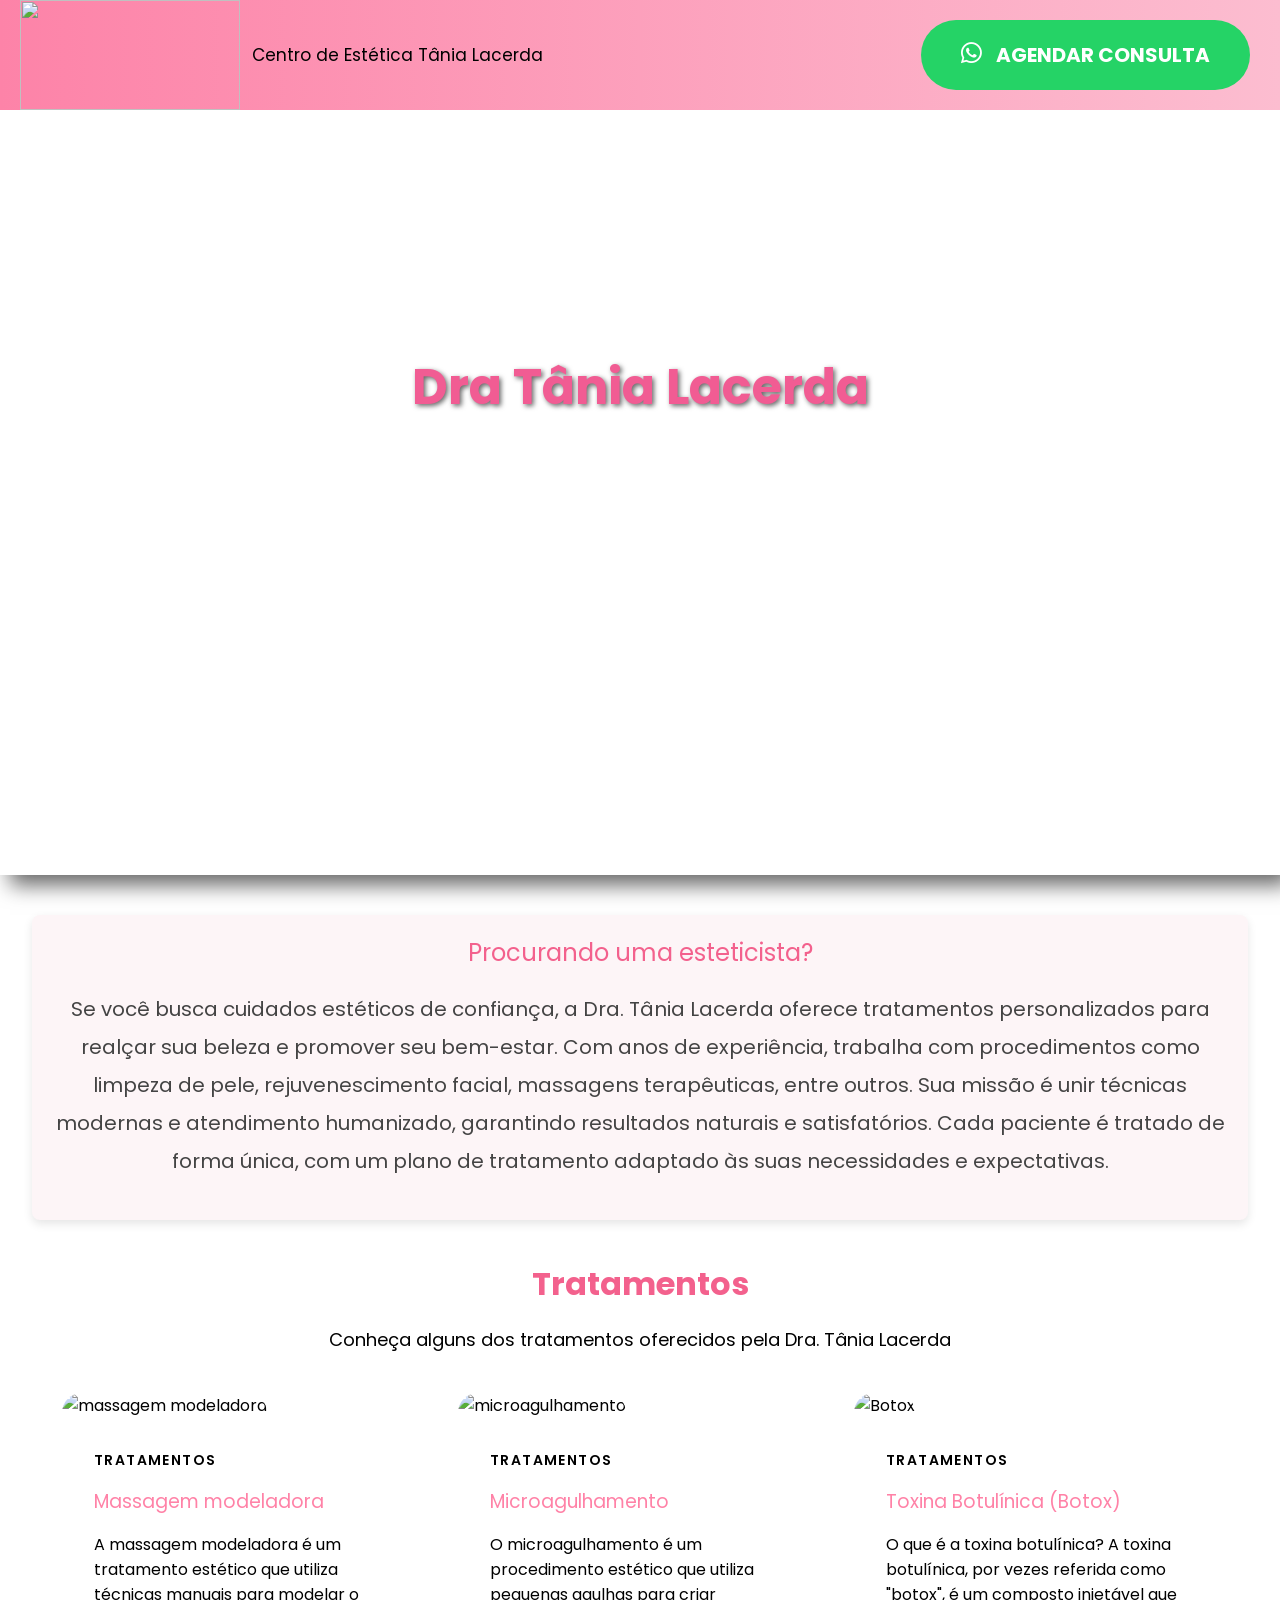
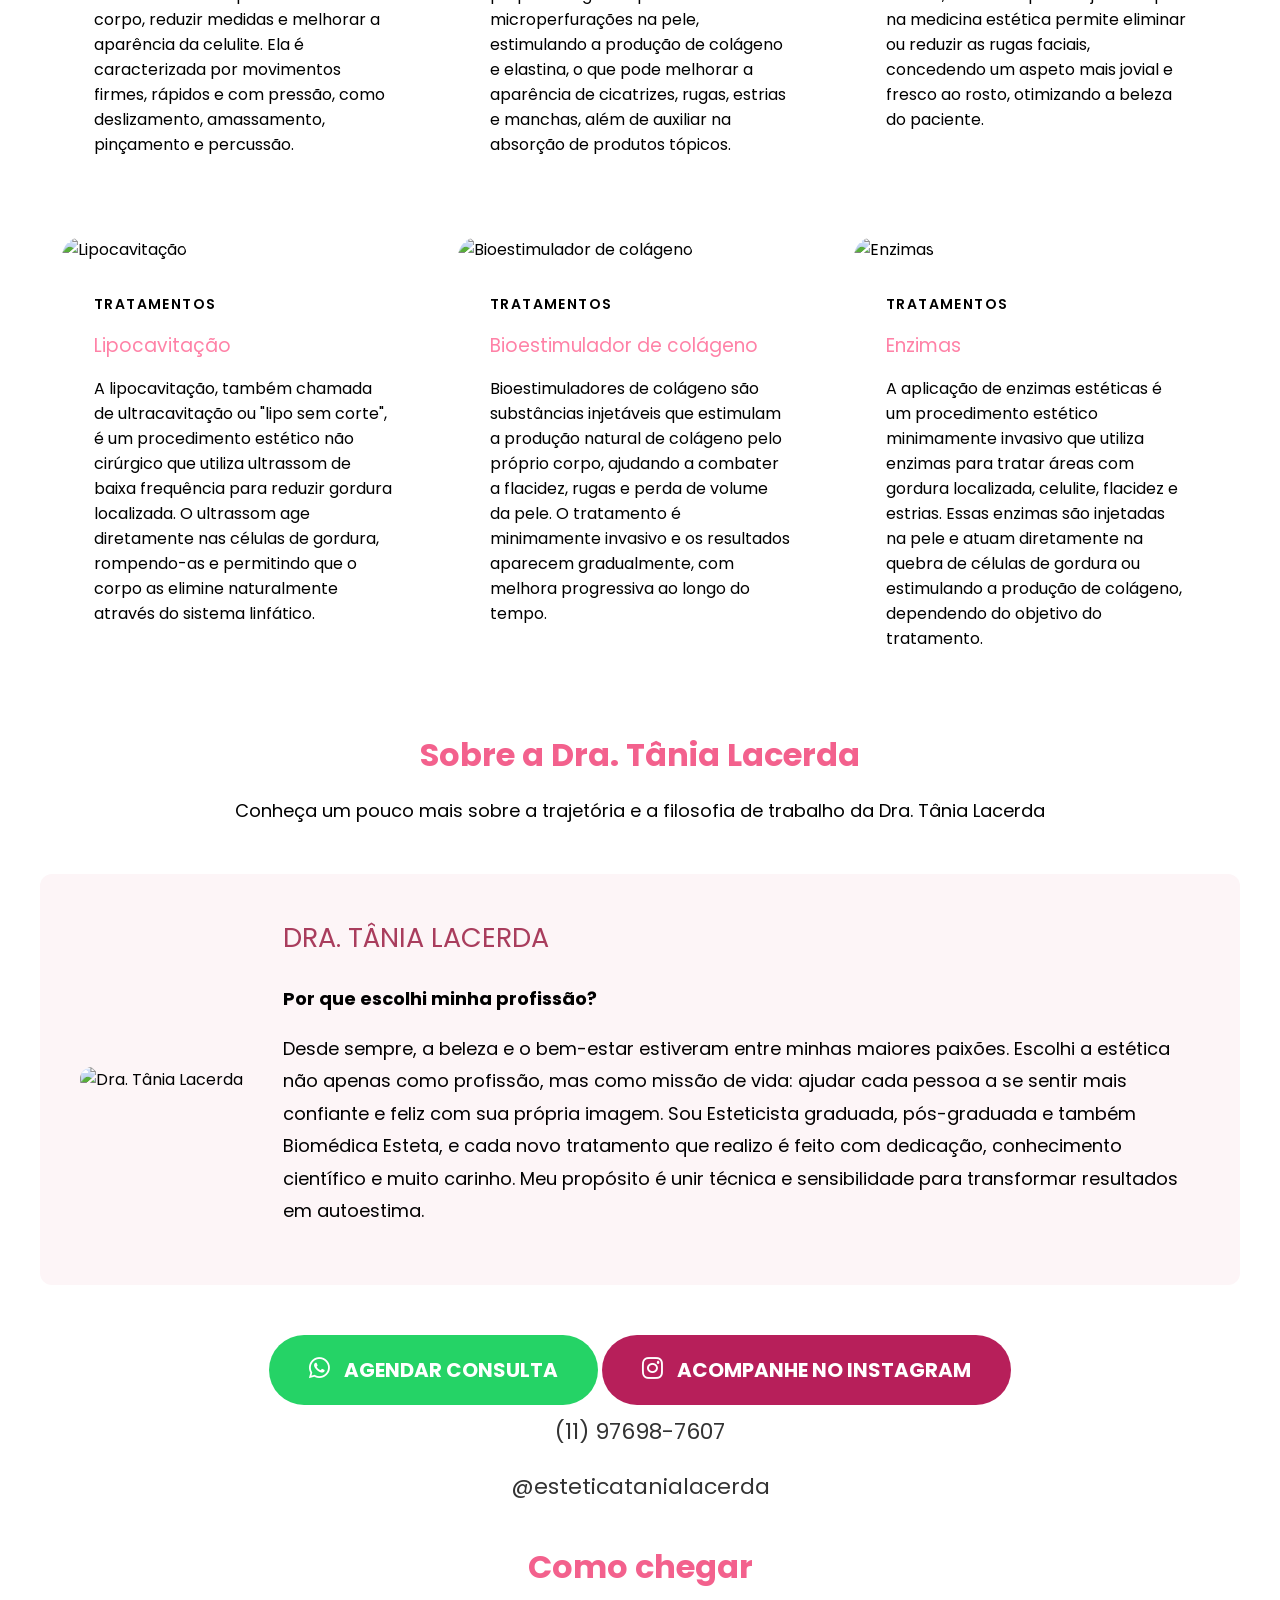
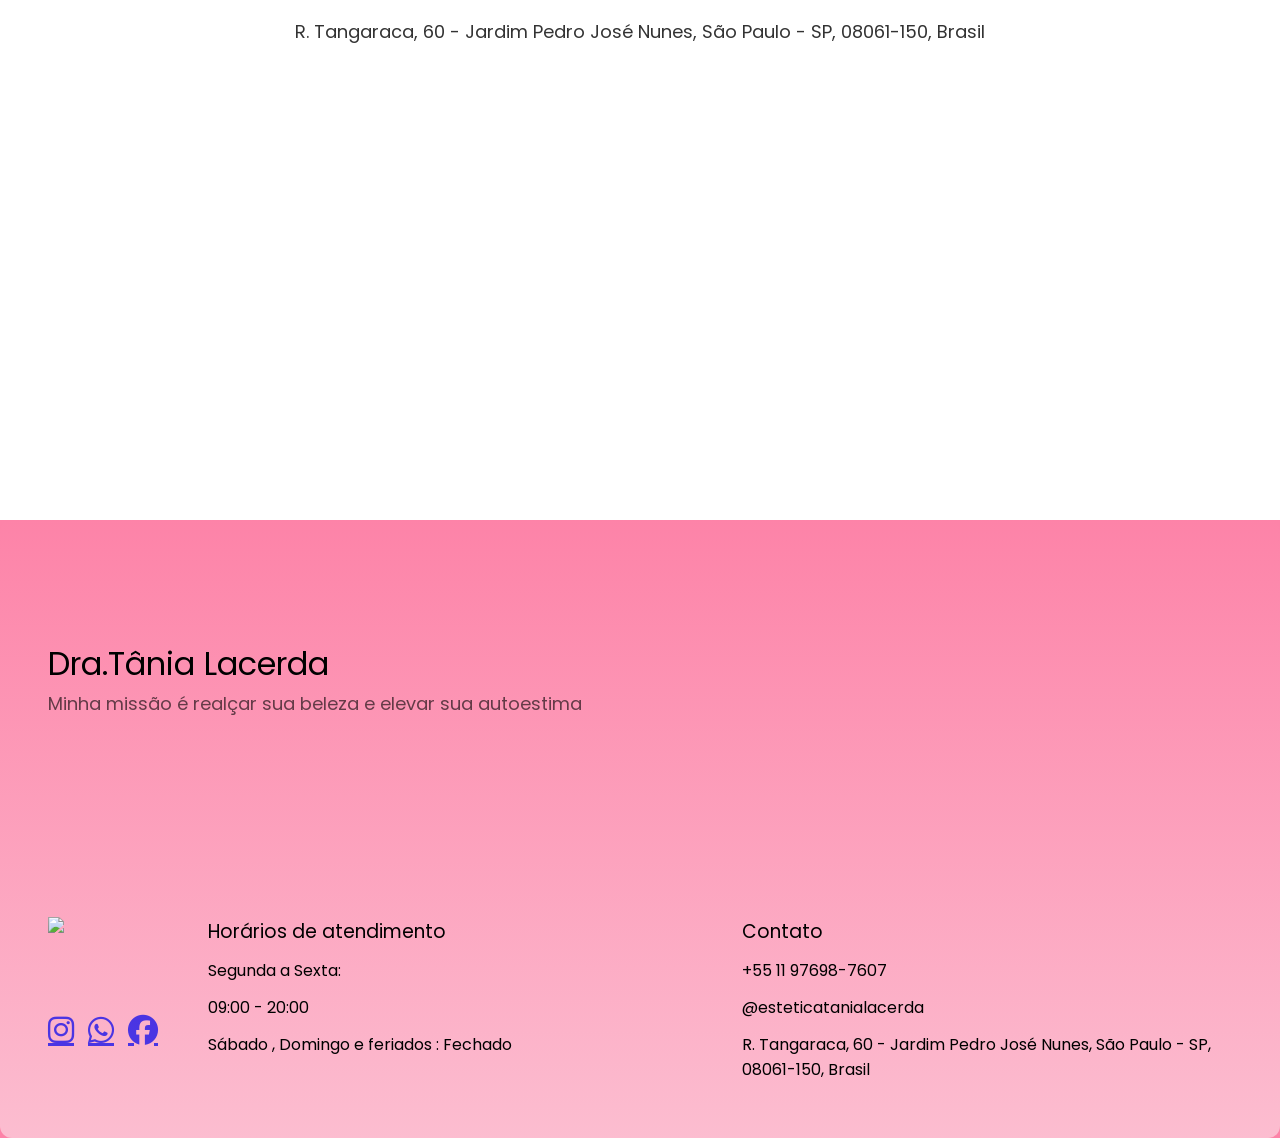
==== index.html @ 41211147 "Add files via upload" ====
<!DOCTYPE html>
<html lang="pt-br">
  <head>
    <meta charset="UTF-8" />
    <meta name="viewport" content="width=device-width, initial-scale=1.0" />
    <title>esteticatanialacerda</title>
     <meta http-equiv="X-UA-Compatible" content="IE=edge" />
    <link rel="preconnect" href="https://fonts.googleapis.com" />
    <link rel="preconnect" href="https://fonts.gstatic.com" crossorigin />
    <link
      href="https://fonts.googleapis.com/css2?family=Poppins:wght@400;500;600&display=swap"
      rel="stylesheet"
    />
    <link
      rel="stylesheet"
      href="https://cdnjs.cloudflare.com/ajax/libs/font-awesome/6.6.0/css/all.min.css"
      integrity="sha512-Kc323vGBEqzTmouAECnVceyQqyqdsSiqLQISBL29aUW4U/M7pSPA/gEUZQqv1cwx4OnYxTxve5UMg5GT6L4JJg=="
      crossorigin="anonymous"
      referrerpolicy="no-referrer"
    />
    <link rel="stylesheet" href="css.index.css" />
  </head>
  <body>
    <nav class="navbar">
      <div class="logo-top" ><img src="imagens/logo.png"></div>
      <div class="dropdowns">
          <div class="dropdown">
<h3 class="dropdown-title">Centro de Estética Tânia Lacerda</h3>
            
</div>
  </div>
<div class="text-top">
  
  <botton class="button-top">
    <a href="https://wa.me/5511976987607" class="botao-whatsapp">
      <i class="fa-brands fa-whatsapp"></i> AGENDAR CONSULTA
    </a>
</div>
    </nav>
<div class="container">


  <div class="wrapper">
     <div class ="wrapper-holder">
      <div id="slider-img-1"></div>
      <div id="slider-img-2"></div>
      <div id="slider-img-3"></div>
      <div id="slider-img-4"></div>
     </div>
   </div>
    <div class="slider-text-overlay">
        <h1>Dra Tânia Lacerda</h1>
        <p>Minha missão é realçar sua beleza e elevar sua autoestima</p>
    </div>
    <div class="button-holder">
        <a href="#slider-img-1" class="button"></a>
      <a href="#slider-img-2" class="button"></a>
      <a href="#slider-img-3" class="button"></a>
      <a href="#slider-img-4" class="button"></a>

    </div>
   
</div>

</div>
  
   <section class="sobre-dra">
  <h2>Procurando uma esteticista?</h2>
  <p>
    Se você busca cuidados estéticos de confiança, a Dra. Tânia Lacerda oferece 
    tratamentos personalizados para realçar sua beleza e promover seu bem-estar. 
    Com anos de experiência, trabalha com procedimentos como limpeza de pele, 
    rejuvenescimento facial, massagens terapêuticas, entre outros.
     Sua missão é unir técnicas modernas e atendimento humanizado, garantindo 
    resultados naturais e satisfatórios. Cada paciente é tratado de forma única, 
    com um plano de tratamento adaptado às suas necessidades e expectativas.

  </p>
  
</section>
<div class="start-cards">
    <h1>Tratamentos</h1>
    <p>Conheça alguns dos tratamentos oferecidos pela Dra. Tânia Lacerda
      </p>
  </div>
<div class="site-container">
  <div class="article-container">
    <article class="article-card">
      <figure class="article-image">
        <img src="imagens/massa.jpg"  alt="massagem modeladora">

      </figure>
      <div class="article-content">
        <a href="#" class="card-category">Tratamentos</a>
        <h3 class="card-title">Massagem modeladora</h3>
        <p class="card-excepert">A massagem modeladora é um tratamento estético que utiliza técnicas manuais para modelar o corpo, reduzir medidas e melhorar a aparência da celulite. Ela é caracterizada por movimentos firmes, rápidos e com pressão, como deslizamento, amassamento, pinçamento e percussão.  </p>
      </div>
    </article>
        <article class="article-card">
      <figure class="article-image">
        <img src="imagens/micro.jpg"  alt="microagulhamento">

      </figure>
      <div class="article-content">
        <a href="#" class="card-category">Tratamentos</a>
        <h3 class="card-title">Microagulhamento</h3>
        <p class="card-excepert">O microagulhamento é um procedimento estético que utiliza pequenas agulhas para criar microperfurações na pele, estimulando a produção de colágeno e elastina, o que pode melhorar a aparência de cicatrizes, rugas, estrias e manchas, além de auxiliar na absorção de produtos tópicos. </p>
      </div>
    </article>
        <article class="article-card">
      <figure class="article-image">
        <img src="imagens/botox.jpg"  alt="Botox">

      </figure>
      <div class="article-content">
        <a href="#" class="card-category">Tratamentos</a>
        <h3 class="card-title">Toxina Botulínica (Botox)</h3>
        <p class="card-excepert">O que é a toxina botulínica? A toxina botulínica, por vezes referida como "botox", é um composto injetável que na medicina estética permite eliminar ou reduzir as rugas faciais, concedendo um aspeto mais jovial e fresco ao rosto, otimizando a beleza do paciente.</p>
      </div>
    </article>
        <article class="article-card">
      <figure class="article-image">
        <img src="imagens/lipocavi.webp"  alt="Lipocavitação">

      </figure>
      <div class="article-content">
        <a href="#" class="card-category">Tratamentos</a>
        <h3 class="card-title">Lipocavitação</h3>
        <p class="card-excepert">A lipocavitação, também chamada de ultracavitação ou "lipo sem corte", é um procedimento estético não cirúrgico que utiliza ultrassom de baixa frequência para reduzir gordura localizada. O ultrassom age diretamente nas células de gordura, rompendo-as e permitindo que o corpo as elimine naturalmente através do sistema linfático. </p>
      </div>
    </article>
    <article class="article-card">
      <figure class="article-image">
        <img src="imagens/biocola.jpg"  alt="Bioestimulador de colágeno">

      </figure>
      <div class="article-content">
        <a href="#" class="card-category">Tratamentos</a>
        <h3 class="card-title">Bioestimulador de colágeno</h3>
        <p class="card-excepert">Bioestimuladores de colágeno são substâncias injetáveis que estimulam a produção natural de colágeno pelo próprio corpo, ajudando a combater a flacidez, rugas e perda de volume da pele. O tratamento é minimamente invasivo e os resultados aparecem gradualmente, com melhora progressiva ao longo do tempo. </p>
      </div>
    </article>
    <article class="article-card">
      <figure class="article-image">
        <img src="imagens/enzimas.jpg"  alt="Enzimas">

      </figure>
      <div class="article-content">
        <a href="#" class="card-category">Tratamentos</a>
        <h3 class="card-title">Enzimas</h3>
        <p class="card-excepert">A aplicação de enzimas estéticas é um procedimento estético minimamente invasivo que utiliza enzimas para tratar áreas com gordura localizada, celulite, flacidez e estrias. Essas enzimas são injetadas na pele e atuam diretamente na quebra de células de gordura ou estimulando a produção de colágeno, dependendo do objetivo do tratamento.  </p>
      </div>
    </article>
    
  </div>
</div>
   <div class="start-cards">
    <h1>Sobre a Dra. Tânia Lacerda</h1>
    <p>Conheça um pouco mais sobre a trajetória e a filosofia de trabalho da Dra. Tânia Lacerda</p>
   </div>
 <section class="sobre-dra-container">
  <div class="sobre-dra-img">
    <img src="imagens/tania.jpeg" alt="Dra. Tânia Lacerda">
  </div>
  <div class="sobre-dra-text">
    <h2>DRA. TÂNIA LACERDA</h2>
    <p><strong>Por que escolhi minha profissão?</strong></p>
    <p>
Desde sempre, a beleza e o bem-estar estiveram entre minhas maiores paixões. Escolhi a estética não apenas como profissão, mas como missão de vida: ajudar cada pessoa a se sentir mais confiante e feliz com sua própria imagem.
Sou Esteticista graduada, pós-graduada e também Biomédica Esteta, e cada novo tratamento que realizo é feito com dedicação, conhecimento científico e muito carinho.
Meu propósito é unir técnica e sensibilidade para transformar resultados em autoestima.</p>
    
  </div>
</section>

<section class="agendar-consulta">
  <a href="https://wa.me/5511976987607" class="botao-whatsapp">
    <i class="fa-brands fa-whatsapp"></i> AGENDAR CONSULTA
  </a>
  <a href="https://www.instagram.com/esteticatanialacerda/" class="botao-instagram">
    <i class="fa-brands fa-instagram"></i> ACOMPANHE NO INSTAGRAM </a>
  <p class="telefone">(11) 97698-7607</p>
    <p class="instagram">@esteticatanialacerda</p>
</section>
<!-- Elfsight Google Reviews | Untitled Google Reviews -->
<script src="https://elfsightcdn.com/platform.js" async></script>
<div class="elfsight-app-aee3727a-3bcb-4955-b18a-0e62810c903e" data-elfsight-app-lazy></div>

   <section class="avaliacoes-google">
  <h1>Como chegar</h1>
  <p>R. Tangaraca, 60 - Jardim Pedro José Nunes, São Paulo - SP, 08061-150, Brasil</p>
  <div class="map-container">
    <iframe 
      src="https://www.google.com/maps/embed?pb=!1m18!1m12!1m3!1d3658.917799842287!2d-46.46283432401626!3d-23.49947007884238!2m3!1f0!2f0!3f0!3m2!1i1024!2i768!4f13.1!3m3!1m2!1s0x94ce615f296dca7b%3A0xc8af2b93d9979e6b!2sCentro%20de%20Est%C3%A9tica%20T%C3%A2nia%20Lacerda!5e0!3m2!1spt-BR!2sbr!4v1755215267950!5m2!1spt-BR!2sbr" 
      width="75%" 
      height="450" 
      style="border:0;" 
      loading="lazy" 
      referrerpolicy="no-referrer-when-downgrade">
    </iframe>
  </div>
</section>



   
   
    <footer>
      <div class="footer-inner">
        <div class="top">
          <div>
            <h2>Dra.Tânia Lacerda</h2>
            <h3>Minha missão é realçar sua beleza e elevar sua autoestima</h3>
          </div>
        </div>
        <div class="bottom">
          <div class="logo-content">
            <img class="logo" src="imagens/logo.png" />
            <div class="socials">
              <a class="fa-brands fa-instagram" href="https://www.instagram.com/esteticatanialacerda/"></a>
              <a class="fa-brands fa-whatsapp" href="https://l.instagram.com/?u=https%3A%2F%2Fwa.me%2Fmessage%2FMJCGXXZ4ZMMRM1%3Ffbclid%3DPAZXh0bgNhZW0CMTEAAacJKQh8ddFafzE1_nw-H1S4lnUBI08iT-VlJDcOYpTH8vQO6HFyN3xhgSDiXA_aem_7dTDlRVLrz8J9lVdwzTEzA&e=AT2f8zb9sXZ28XWs4MiQcAjkMWi6wPK-1FHdlI8tFeD0m03CCXkwOFIXrLXjZyGqf6qXXC7nvGZXeU7d-JYmAfqnWrn5KAnyJdnJAbdVj4vIpzLm70sKXlc "></a>
              <a class="fa-brands fa-facebook" href="https://www.facebook.com/people/Centro-de-Est%C3%A9tica-T%C3%A2nia-Lacerda/100087787871936/"></a>
            </div>
          </div>

          <nav>
          
            <ul>
              <li>
   <strong><h3>Horários de atendimento</h3></strong>   
              </li>
              <li>
               <a>Segunda a Sexta: </a>
              </li>
              <li>
                <a>09:00 - 20:00</a>
              </li>
              <li>
                <a>Sábado , Domingo e feriados : Fechado</a>
              </li>
            </ul>
            <ul>
              <li>
                <strong><h3>Contato</h3></strong>
              </li>
              <li>
                <a>+55 11 97698-7607</a>
              </li>
              <li>
                <a>@esteticatanialacerda</a>
              </li>
              <li>
                <a>R. Tangaraca, 60 - Jardim Pedro José Nunes, São Paulo - SP, 08061-150, Brasil</a>
              </li>
            </ul>
          </nav>
        </div>
      </div>
    </footer>
  </body>
</html>
---- css.index.css ----
body{
  background: #ffffff;
  color: #000000;
  font-family: "Euclid Circular B", "Poppins";
 width: 100%;
height: 100%;
  margin: 0;
  padding: 0;
  
}




.button {
  border: 0;
  background: transparent;
  cursor: pointer;
  color: inherit;
  font-family: "Euclid Circular B", "Poppins";
  font-size: 20px;
  width: 100%;
}

.dropdowns .dropdown-title {
  color: #000000  ;
  text-decoration: none;
  background: transparent;
  font-family: "Euclid Circular B", "Poppins";
  font-size: 17px;
  padding: 0 12px;
  cursor: pointer;
  transition: color 0.2s;
  width: 100%;
 white-space: nowrap;
  display: flex;
  align-items: center;
}
.text-top {
  position: absolute;
    right: 10px;
   color: #000000;
    font-family: "Euclid Circular B", "Poppins";
    font-size: 16px;
    white-space: nowrap;
    text-align: flex-end;
    display: flex;
    padding: 0 20px;
}

.dropdowns a:hover,
.dropdowns a:focus  {
  color: #e4e4e4; /* cor discreta ao passar o mouse */
}
.dropdowns a.active {
   text-decoration: underline;
   
}

.logo-top img {
  width: 220px;

  height: 110px;
  display: block;
}

@media (max-width: 600px) {
  .logo-top img {
    max-width: 60px;
  }
}

:is(.navbar, .burger, .dropdowns) {
  position: relative;
  top: 0;
}

.navbar {
  z-index: 1;
  left: 0;
  display: flex;
  align-items: center;
  padding: 0 20px;
  height: 72px;
  height: 100%;
  width: 100%;
  background: linear-gradient(to right, #fd83a8 , #fcbdd0 );
  color: #000000;
}

.burger {
  z-index: 3;
  right: 0;
  display: grid;
  place-items: center;
  width: 72px;
  height: 72px;
  background-image: url("c:\Users\Usuário\Downloads\Site estetica\imagens\menu.svg");
  background-repeat: no-repeat;
  background-position: center;
}

body.open .burger {
  background-image: url("c:\Users\Usuário\Downloads\Site estetica\imagens\close.svg");
}

img {
  transition: rotate 0.3s;
}

.dropdowns {
  z-index: 2;
  top: 84px;
  left: -9999px;
  right: 10px;
  padding: 14px 0;
  display: flex;
  flex-direction: column;
  align-items: center;
  justify-content: center;
  opacity: 0;
  visibility: hidden;
  transition-property: opacity, visibility;
  transition-duration: 0.3s;
}

.dropdown {
  position: relative;
  display: flex;
  align-items: flex-start;
  flex-direction: column;
  width: 100%;
}

.dropdown > button {
  display: flex;
  align-items: center;
  gap: 4px;
  padding: 0 12px;
  opacity: 1;
  height: 40px;
  text-align: left;
  font-size: 16px;
  width: auto;
  white-space: nowrap;
}
.dropdowns::before {
  content: "";
  position: absolute;
  left: -9999px;
  background: #202024;
  border-radius: 6px;
}

@media (width < 500px) {
  body.open .dropdowns {
    left: 10px;
    opacity: 1;
    visibility: visible;
    translate: 0;
  }

  body.open .dropdowns::before {
    inset: 0;
  }

  body.open img {
    display: block;
  }

  .dropdown-menu > button {
    min-height: 40px;
  }

  .dropdown > button:is(:focus, :hover) {
    opacity: 0.7;
  }

  .dropdown > button:focus > img {
    rotate: -180deg;
  }

  .dropdown > button:focus ~ .dropdown-menu {
    height: 120px;
  }

  .dropdown > button > img {
    margin-left: auto;
  }
}

@media (width >= 500px) {
  button {
    font-size: 16px;
  }

  .burger {
    display: none;
  }

  .dropdowns {
    position: static;
    flex-direction: row;
    justify-content: flex-start;
    background: transparent;
    opacity: 1;
    visibility: visible;
  }

  .dropdowns::before {
    display: none;
  }

  .dropdowns {
    translate: 0;
    width: auto;
  }

  .dropdown {
    height: 72px;
    flex-direction: row;
    align-items: center;
  }

  .dropdown > button {
    padding: 0 8px;
    opacity: 0.6;
    height: 72px;
  }

  .dropdown > button > img {
    display: block;
  }

  .dropdown:hover > button {
    opacity: 1;
  }

  .dropdown-menu {
    position: absolute;
    top: 84px;
    padding: 6px 24px 10px;
    height: 120px;
    width: auto;
    overflow: visible;
    opacity: 0;
    visibility: hidden;
    background: #202024;
    border-radius: 6px;
    place-items: start;
    translate: 0 24px;
    transition: 0.3s;
  }

  .dropdown-menu > button {
    padding: 0;
    margin: 0;
    opacity: 0.6;
    height: 40px;
  }
}

* {
  box-sizing: border-box;
}
:root {
  --color-bg: #16181b;
}

.body {
  display: grid;
  place-items: center;
  margin: 0;
  height: 100%;
  padding: 0 50px;
  background: var(--color-bg);
  width: 100%;
   margin: 0;
  padding: 0;
}

* {
  scrollbar-width: thin; /* Firefox */
  scrollbar-color: #a1a1a1 transparent;;
}

*::-webkit-scrollbar {
  width: 8px;
}

*::-webkit-scrollbar-track {
  background: transparent;
}

*::-webkit-scrollbar-thumb {
  background-color: #a1a1a1;
  border-radius: 4px;
}
::-webkit-scrollbar { width: 0; }
* {
  -ms-overflow-style: none;
}

ol,
li {
  list-style: none;
  margin: 0;
  padding: 0;
}
.container{
  position: relative;
}
.container .wrapper {
width: 100%;
height: 85vh;
box-shadow: 10px 10px 20px rgba(0, 0, 0, 0.6);
overflow: hidden;
}
.container .wrapper-holder {
  display: grid;
  grid-template-columns: repeat(4, 100%);
  height: 100%;
  width: 100%; 
  animation: slider 30s ease-in-out infinite alternate;
}
.container .wrapper-holder > div {
  width: 100%;
  height: 100%;
  background-size: cover; /* Preenche todo o espaço sem repetir */
  background-repeat: no-repeat; /* Não repete a imagem */
}
.container #slider-img-1{
  background-image: url("imagens/entrada.jpeg");
  background-position: center;     
    filter: sepia(60%) hue-rotate(330deg) saturate(1.5) brightness(0.7);
  opacity: 0.7; /* Leve transparência para suavizar a imagem */        
}
.container #slider-img-2{
  background-image: url("imagens/clinica.jpeg");
  background-position: center; 
  filter: sepia(60%) hue-rotate(330deg) saturate(1.5) brightness(0.7);
  opacity: 0.7; /* Leve transparência para suavizar a imagem */
            
}
.container #slider-img-3{
  background-image: url("imagens/muie.jpg");
  background-position: center; 
   filter: sepia(60%) hue-rotate(330deg) saturate(1.5) brightness(0.7);
  opacity: 0.7; /* Leve transparência para suavizar a imagem */    
}
.container #slider-img-4{
  background-image: url("imagens/micro.jpg");
  background-position: center;   
  filter: sepia(60%) hue-rotate(330deg) saturate(1.5) brightness(0.7);
  opacity: 0.7; /* Leve transparência para suavizar a imagem */
}
.container .button-holder .button{
  background-color: #ffffff;
  width: 15px;
  height: 15px;
  border-radius: 15px;
  display: inline-block;
  margin: .3rem;
}
.container .button-holder {
position: absolute;
left: 45%;
bottom: 0%;
}
.button :hover{
  box-shadow: 0px 0px 7px 4px rgb(218, 28, 28,0.6);
}
@keyframes slider{
  0% {
    transform: translateX(0);
  }
  10% {
    transform: translateX(-100%);
  }
  20% {
    transform: translateX(-100%);
  }
  30% {
    transform: translateX(-200%);
  }
  40% {
    transform: translateX(-200%);
  }
  50% {
    transform: translateX(-200%);
  }
    60% {
    transform: translateX(-300%);
  }
    70% {
    transform: translateX(-300%);
  }
    80% {
    transform: translateX(-300%);
  }
    90% {
    transform: translateX(0);
  }
    100% {
    transform: translateX(0);
  }
}


/* Estilos para o texto fixo sobre o slider */
.slider-text-overlay {
  position: absolute;
  top: 40%;
  left: 50%;
  transform: translate(-50%, -50%);
  z-index: 10;
  color: rgb(255, 255, 255);
  text-align: center;
   font-family: "Euclid Circular B", "Poppins";
  padding: 25px 40px;
  border-radius: 10px;
  max-width: 90%;


}
.slider-text-overlay h1 {
  font-size: 3.1rem;
  margin-bottom: 15px;
  color: #f15c93; /* Cor rosa claro para combinar com a identidade visual */
  text-shadow: 2px 2px 5px rgba(0, 0, 0, 0.6);
}

.slider-text-overlay p {
  font-size: 1.5rem;
  margin: 0;
  line-height: 1.6;
  text-shadow: 1px 1px 3px rgba(255, 255, 255, 0.6);

}

/* Ajustes responsivos para o texto */
@media (max-width: 768px) {
  .slider-text-overlay h1 {
    font-size: 2rem;
  }
  .slider-text-overlay p {
    font-size: 1.1rem;
  }
  .slider-text-overlay {
    padding: 20px 30px;
  }
}

@media (max-width: 480px) {
  .slider-text-overlay h1 {
    font-size: 1.6rem;
  }
  .slider-text-overlay p {
    font-size: 1rem;
  }
}
.sobre-dra {
  max-width: 95%;
  min-height: 280px;
  margin: 40px auto;
  padding: 20px;
  text-align: center;
  background: #fdf5f7; /* tom suave para combinar com o site */
  border-radius: 8px;
  box-shadow: 0 4px 10px rgba(0,0,0,0.1);
}

.sobre-dra h2 {
  color: #f3618d; /* tom que combina com o rosa do seu site */
  margin-bottom: 15px;
  text-align: center;
}

.sobre-dra p {
  font-size: 20px;
  line-height: 1.9;
  color: #444;
  text-align: center;
}
.start-cards {
  text-align: center;
  
}
.start-cards h1 {
  color: #f3618d;
  margin-bottom: 10px;
}
.start-cards p {
  font-size: 18px;
  color: #000000;
  margin-bottom: 40px;
  text-align: center;
}
.site-container {
  margin: 2rem auto;
  max-width: calc(100% - 80px);

}
.article-container {
  display: grid;
  grid-template-columns: repeat(auto-fill, minmax(350px, 1fr));
  gap: 2rem;
}
.article-image  {
  margin: 0;
  padding: 0;
  overflow: hidden;
}
.article-image img {
 max-width: 100%;
 height: auto;
 border-radius: 20px 20px 0 0;
}
.article-card{
  background: white;
  border-radius: 20px;
  transition: 0.3s;
}
.article-card:hover {
  box-shadow: 0 4px 20px rgba(34,68,123,0.2);
  cursor: pointer;
}
.article-content {
  padding: 2rem;
}
.article-content .card-category {
  font-size: 0.875rem;
  text-transform: uppercase;
  letter-spacing: 0.1em;
  font-weight: 600;
  color: rgb(0, 0, 0);
  display: block;
  text-decoration: none;
}
.article-content .card-title {
margin: 1rem 0;
color: #ff82a7;
}
.article-content .card-excerpt {
  font-size: 1rem;
  color: #666;
  line-height: 1.5rem;
  margin: 0;
}
@media screen and (min-witdh: 768px) {
  .site-container {
   max-width: 608px;
}
.article-card{
  display: grid;
  grid-template-rows: 220px 1fr;
}
}
@media screen and (min-width: 1280px) {
  .site-container {
    max-width: 1156px;
  }
}
.sobre-dra-container {
  display: flex;
  align-items: center;
  gap: 40px;
  background: #fdf5f7;
  padding: 40px;
  border-radius: 12px;
  max-width: 1200px;
  margin: 50px auto;
}

.sobre-dra-img img {
  max-width: 400px;
  border-radius: 12px;
}

.sobre-dra-text {
  flex: 1;
  font-size: 18px;
  line-height: 1.8;
}

.sobre-dra-text h2 {
  color: #a93d5d;
  margin-bottom: 20px;
}

@media (max-width: 900px) {
  .sobre-dra-container {
    flex-direction: column;
    text-align: center;
  }
}

.agendar-consulta {
  text-align: center;
  margin: 40px auto;
}

.botao-whatsapp {
  display: inline-block;
  background-color: #25D366; /* verde whatsapp */
  color: white;
  font-size: 20px;
  font-weight: bold;
  padding: 20px 40px;
  border-radius: 50px;
  text-decoration: none;
  transition: background-color 0.3s ease;
}

.botao-whatsapp i {
  margin-right: 10px;
  font-size: 24px;
}

.botao-whatsapp:hover {
  background-color: #1ebe5b;
}
.botao-instagram {
  display: inline-block;
  background-color: #b71f5a;/* rosa instagram */
  color: white;
  font-size: 20px;
  font-weight: bold;
  padding: 20px 40px;
  border-radius: 50px;
  text-decoration: none;
  transition: background-color 0.3s ease;
}
.botao-instagram i {
  margin-right: 10px;
  font-size: 24px;
}
.botao-instagram:hover {
  background-color: #b71f5a;
}

.telefone {
  margin-top: 10px;
  font-size: 22px;
  color: #333;


}
.instagram {
  margin-top: 10px;
  font-size: 22px;
  color: #333;

}
.map-container {

  text-align: center;
}
.avaliacoes-google h1 {
  text-align: center;
    color: #f3618d;
  font-size: 32px;

}
.avaliacoes-google p {
  text-align: center;
  font-size: 18px;
  color: #333;
}



footer {
  position: relative;
  left: 0;
  bottom: 0;
  right: 0;
  height: auto;
  background: #fd83a8 ;
  background-position: 0 -21px;
  background-repeat: no-repeat;
  background-size: 300%;
  display: flex;
}

.footer-inner {
  margin-top: auto;
  width: 100%;
  min-height: 570px;
  padding: 120px 48px 56px;
  background: linear-gradient(#fd83a8 , #fcbdd0 );
  border-radius: 12px;
}

.logo {
  position: absolute;
  top: 240px;
  left: 50%;
  translate: -50% 0;
  height: 80px;
}

.top {
  display: flex;
  flex-direction: column;
  justify-content: center;
  align-items: center;
  gap: 20px;
  margin-bottom: 68px;
  text-align: center;
}

h2,
h3,
h4 {
  margin: 0;
  font-weight: 400;
}

ul {
  margin: 0;
  padding: 0;
  list-style: none;
}

.top h2 {
  font-size: 28px;
  margin-bottom: 6px;
}

.top h3 {
  font-size: 16px;
  opacity: 0.6;
}


.bottom {
  display: flex;
  align-items: flex-start;
  justify-content: space-between;
  flex-direction: column;
  gap: 50px;
}

.bottom .logo-content {
  display: flex;
  align-items: center;
  justify-content: center;
  width: 100%;
}

.bottom h4 {
  opacity: 0.6;
  letter-spacing: 1px;
  font-size: 13px;
}

.bottom nav {
  min-width: 0;
  width: 100%;
  text-align: center;
  display: flex;
  gap: 3.5vw;
}

.bottom nav ul {
  width: 100%;
  display: grid;
  gap: 12px;
  text-align: center;
}

.bottom nav ul li {
  width: 100%;
}

.socials {
  display: flex;
  align-items: center;
  gap: 25px;
}

.socials a {
  opacity: 0.7;
  font-size: 30px;
}

@media (width >= 490px) {
  .logo {
    position: static;
    translate: 0;
  }

  .top {
    flex-direction: row;
    justify-content: space-between;
    gap: 0;
    margin-bottom: 140px;
    text-align: left;
  }

  .bottom .logo-content {
    justify-content: space-between;
  }

  .bottom nav ul {
    text-align: left;
  }

  .socials {
    gap: 14px;
  }
}

@media (width >= 590px) {
  .bottom {
    flex-direction: row;
  }

  .bottom .logo-content {
    flex-direction: column;
    align-items: flex-start;
    justify-content: flex-start;
    width: auto;
  }

  .bottom nav {
    text-align: left;
  }

  .bottom nav ul {
    text-align: left;
    place-content: start;
  }

  .top {
    margin-bottom: 200px;
  }

  .socials {
    padding-top: 18px;
  }

  .top h2 {
    font-size: 32px;
    margin-bottom: 2px;
  }

  .top h3 {
    font-size: 18px;
  }
}

@media (width >= 690px) {
}
/* ======================= */
/* Ajustes de Responsividade (foco na estética) */
/* ======================= */

@media (max-width: 768px) {
  /* Logo apenas reduzida, sem alterar layout */
  .logo-top img,
  footer .logo {
    max-width: 160px;
    height: auto;
  }

  /* Textos do carrossel um pouco menores */
  .slider-text-overlay h1 {
    font-size: 2rem;
  }

  .slider-text-overlay p {
    font-size: 1.2rem;
  }

  /* Cards diminuem margem, mas continuam no estilo */
  .article-card {
    margin: 10px auto;
  }
}

@media (max-width: 480px) {
  .logo-top img,
  footer .logo {
    max-width: 100px;
  }

  .slider-text-overlay h1 {
    font-size: 1.5rem;
  }

  .slider-text-overlay p {
    font-size: 1rem;
  }

  .botao-whatsapp,
  .botao-instagram {
    font-size: 0.9rem;
    padding: 8px 14px;
  }
}
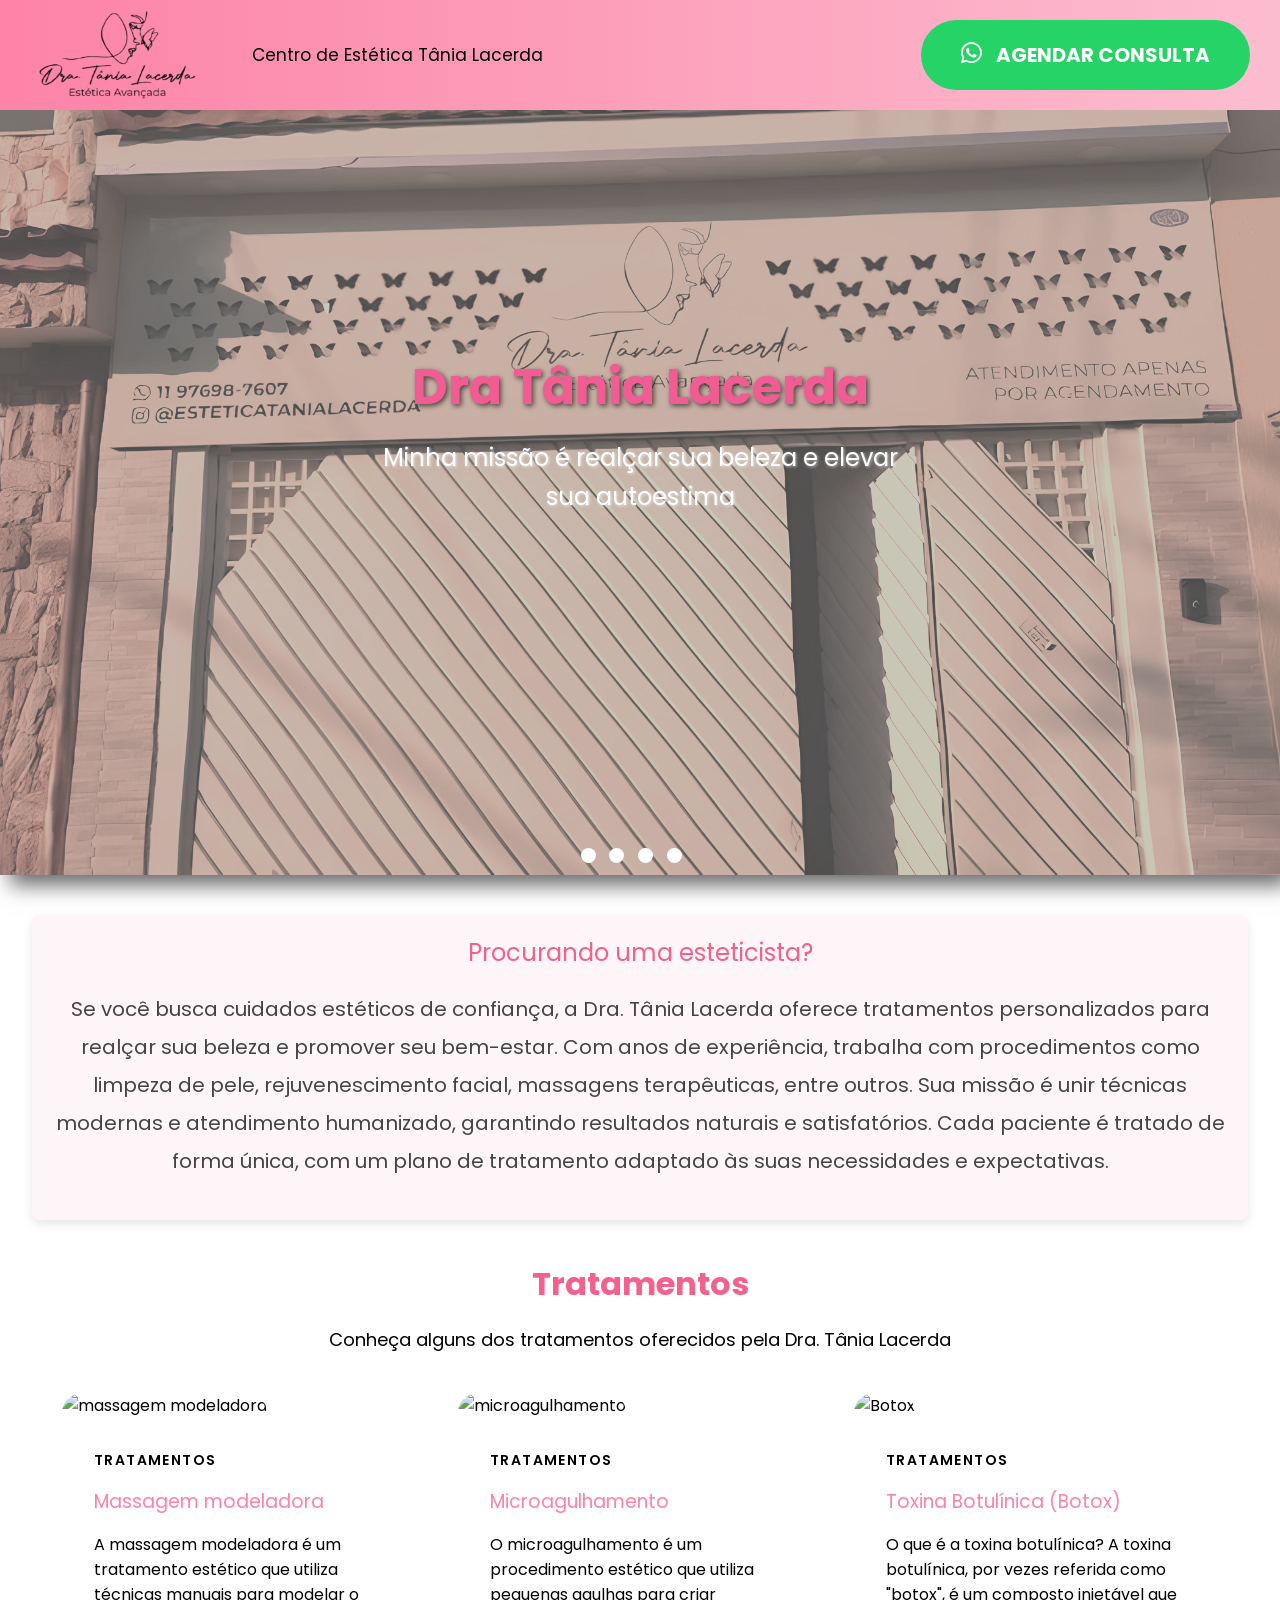
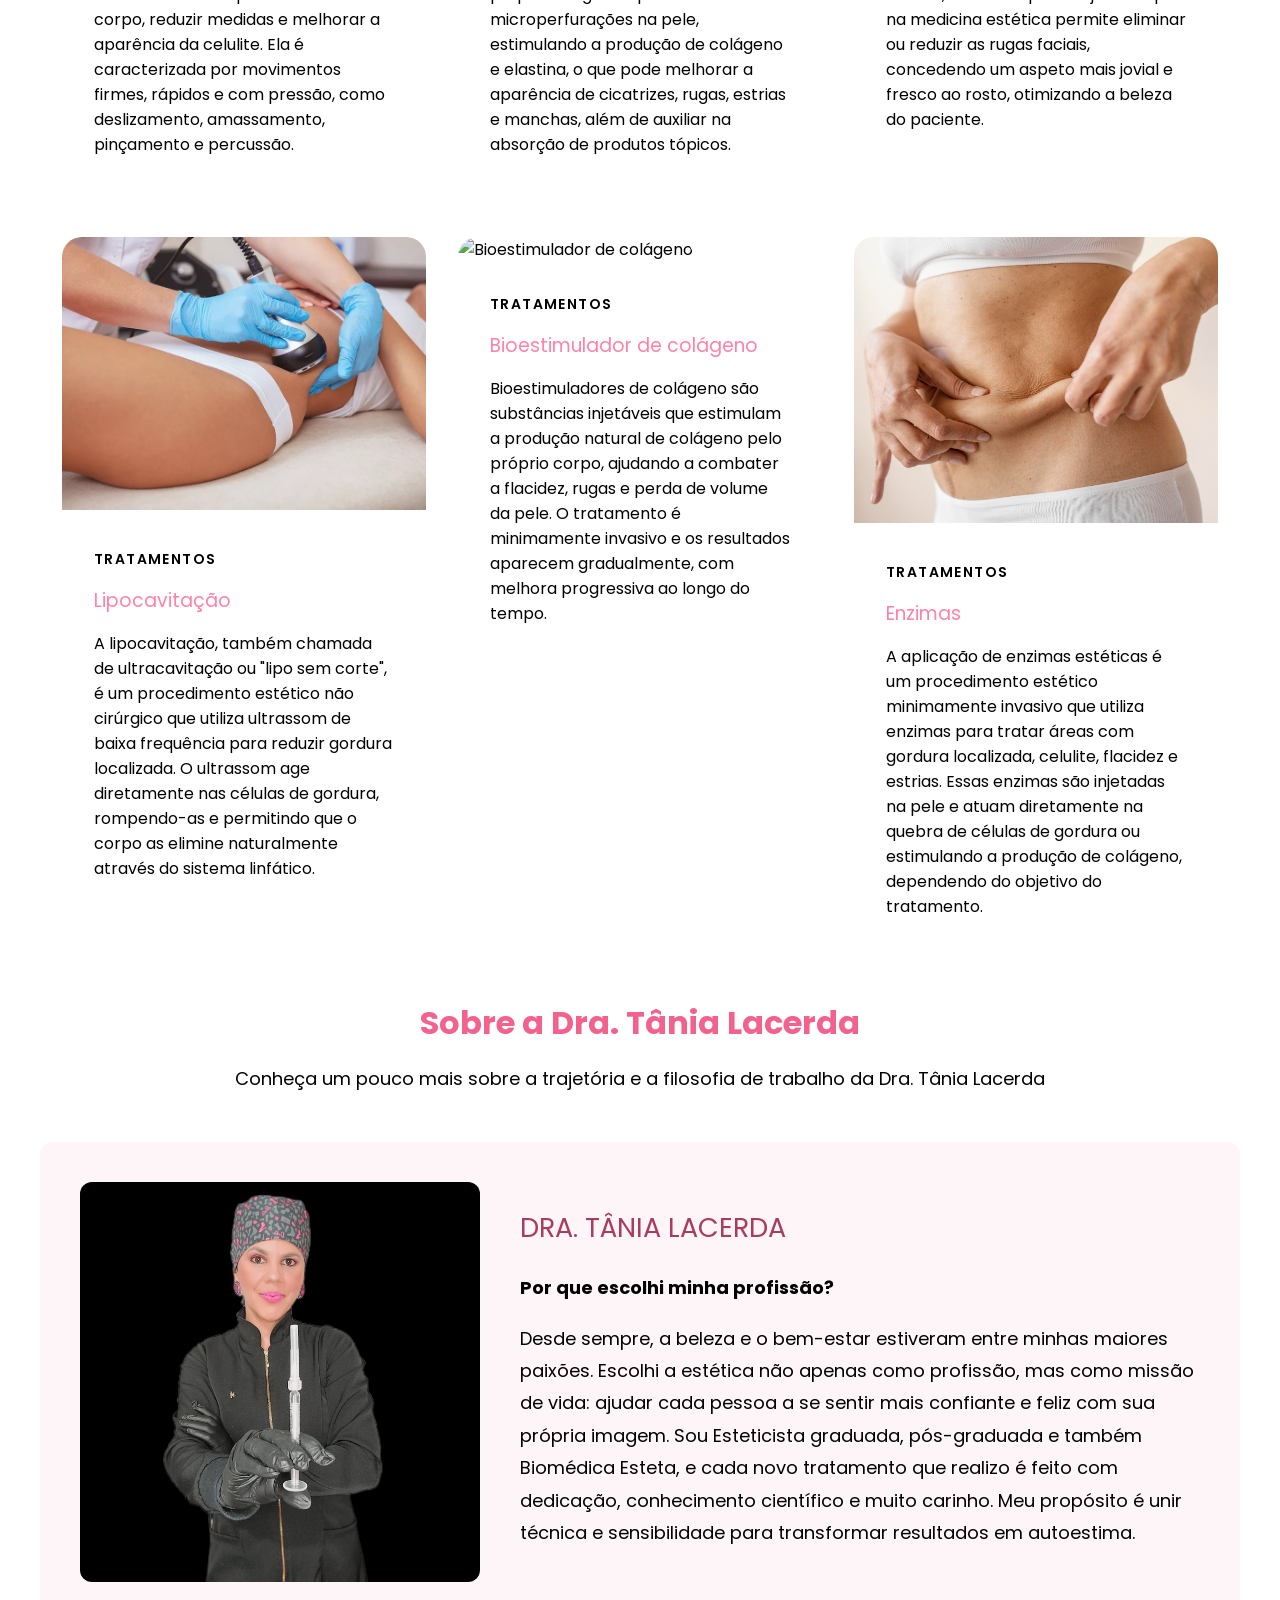
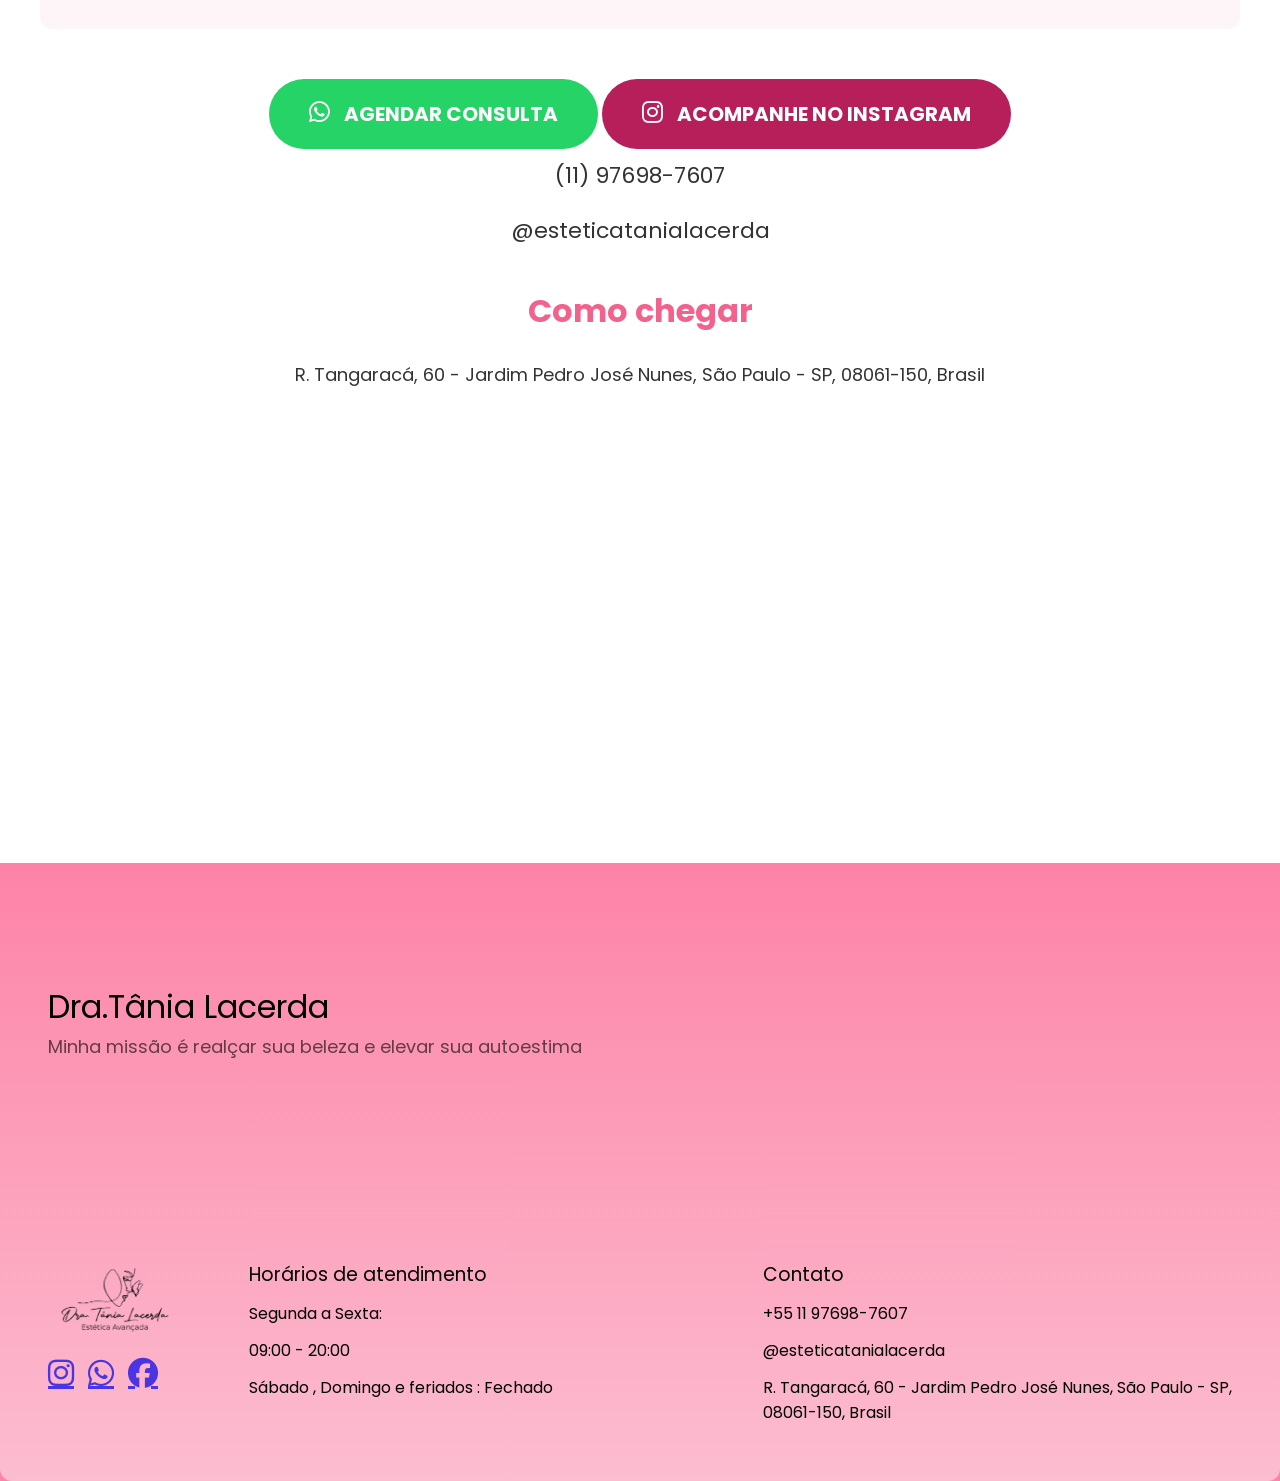
==== commit ae4b0f46: "Atualizar o index.html" ====
--- a/index.html
+++ b/index.html
@@ -188,7 +188,7 @@
 
    <section class="avaliacoes-google">
   <h1>Como chegar</h1>
-  <p>R. Tangaraca, 60 - Jardim Pedro José Nunes, São Paulo - SP, 08061-150, Brasil</p>
+  <p>R. Tangaracá, 60 - Jardim Pedro José Nunes, São Paulo - SP, 08061-150, Brasil</p>
   <div class="map-container">
     <iframe 
       src="https://www.google.com/maps/embed?pb=!1m18!1m12!1m3!1d3658.917799842287!2d-46.46283432401626!3d-23.49947007884238!2m3!1f0!2f0!3f0!3m2!1i1024!2i768!4f13.1!3m3!1m2!1s0x94ce615f296dca7b%3A0xc8af2b93d9979e6b!2sCentro%20de%20Est%C3%A9tica%20T%C3%A2nia%20Lacerda!5e0!3m2!1spt-BR!2sbr!4v1755215267950!5m2!1spt-BR!2sbr" 
@@ -250,7 +250,7 @@
                 <a>@esteticatanialacerda</a>
               </li>
               <li>
-                <a>R. Tangaraca, 60 - Jardim Pedro José Nunes, São Paulo - SP, 08061-150, Brasil</a>
+                <a>R. Tangaracá, 60 - Jardim Pedro José Nunes, São Paulo - SP, 08061-150, Brasil</a>
               </li>
             </ul>
           </nav>
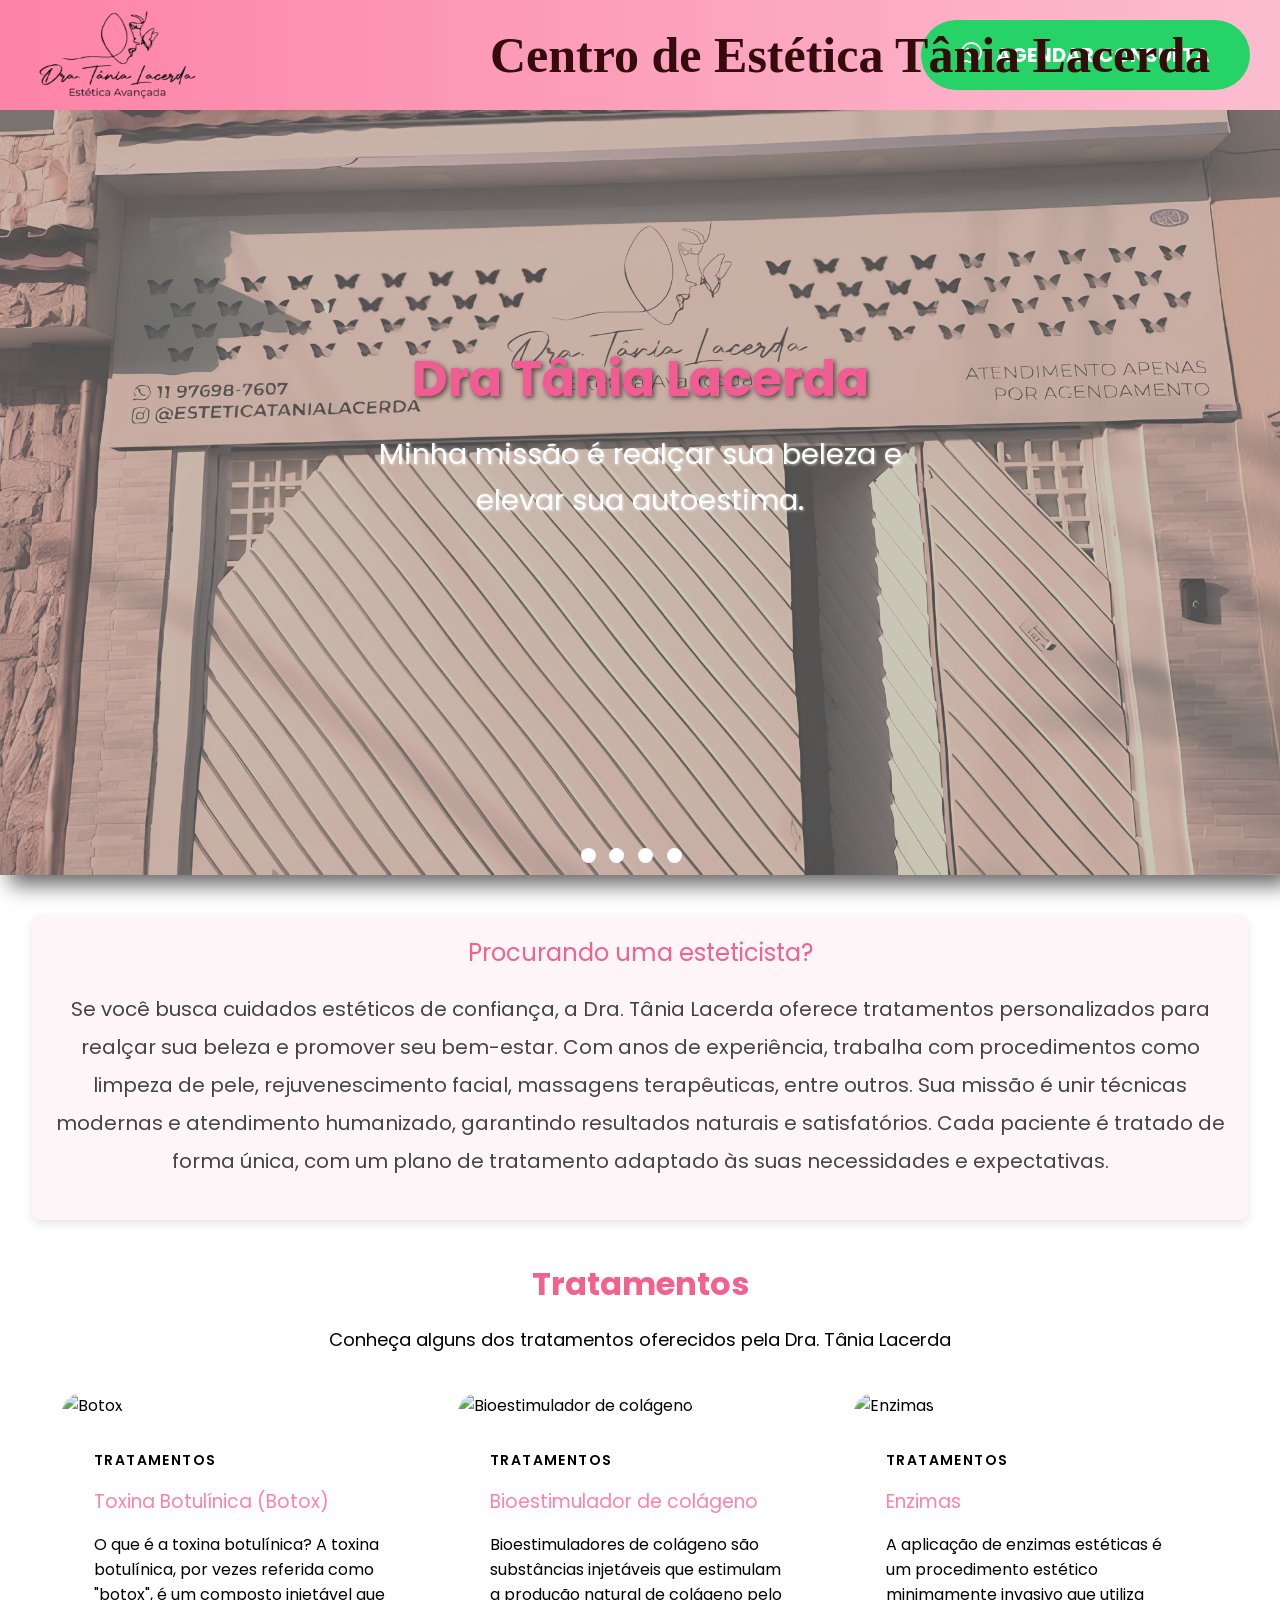
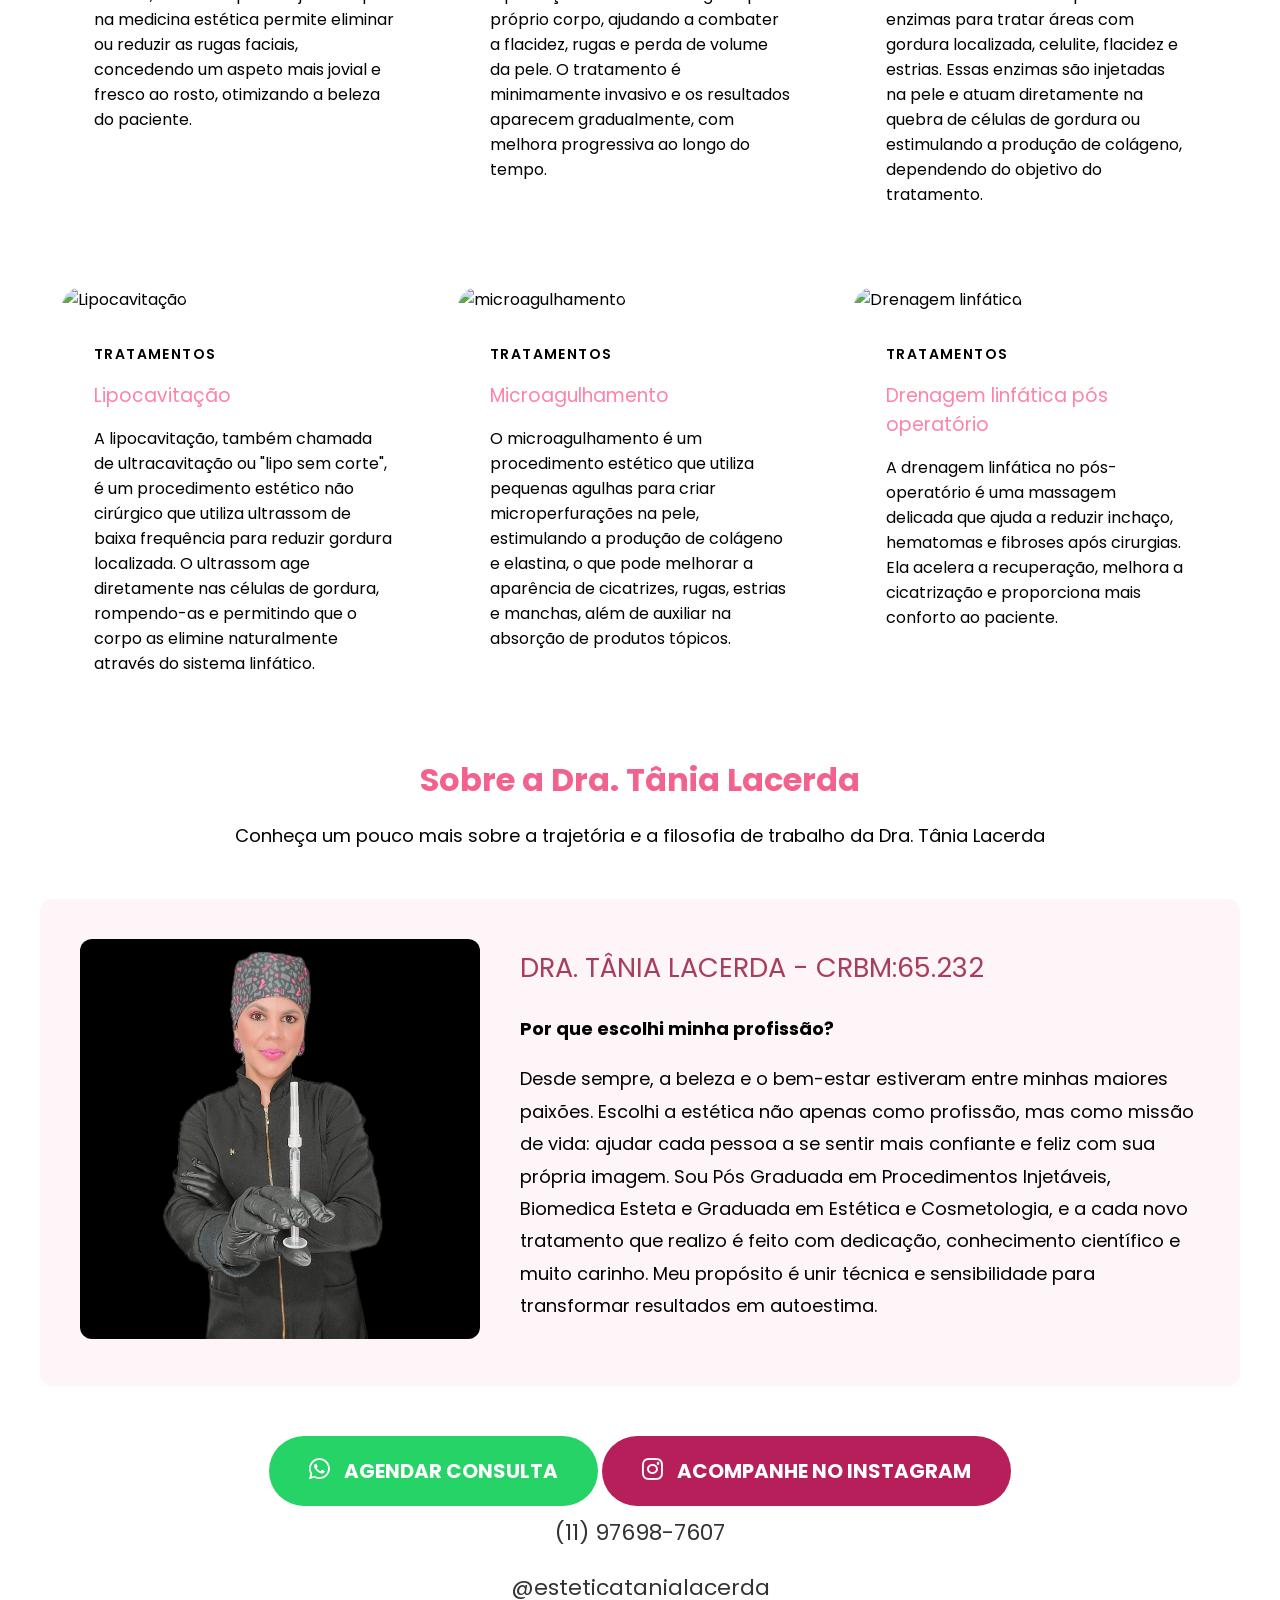
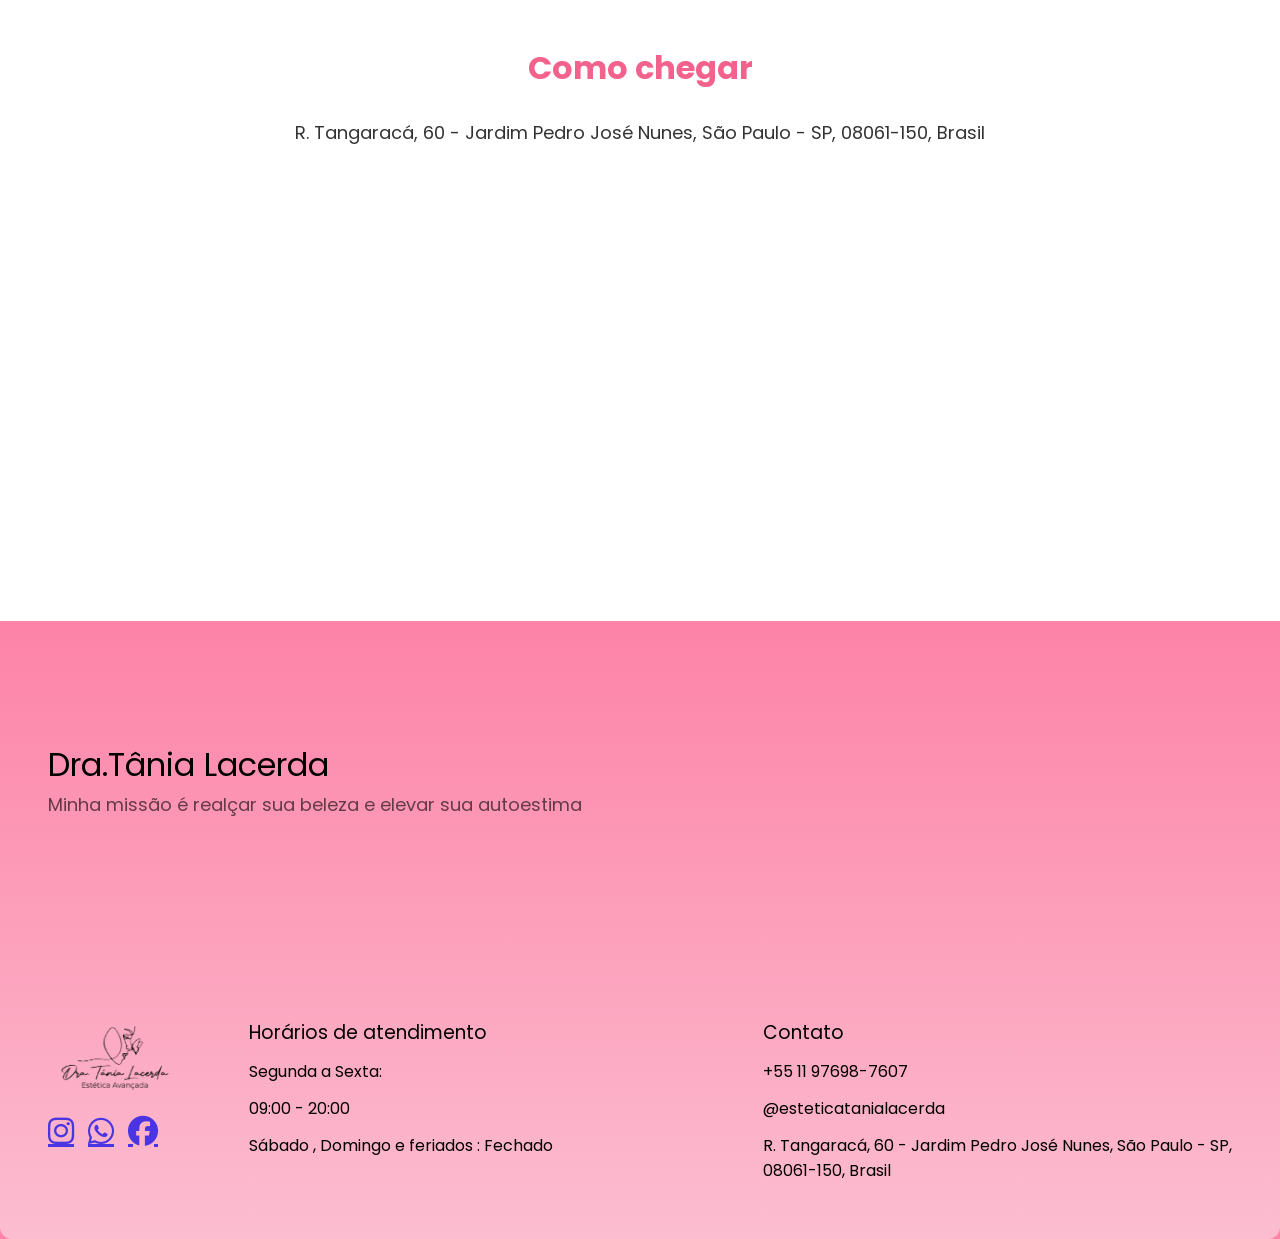
==== commit 19f7ace6: "Add files via upload" ====
--- a/index.html
+++ b/index.html
@@ -19,13 +19,16 @@
       referrerpolicy="no-referrer"
     />
     <link rel="stylesheet" href="css.index.css" />
+    <style>
+@import url('https://fonts.googleapis.com/css2?family=Imperial+Script&display=swap');
+</style>
   </head>
   <body>
     <nav class="navbar">
       <div class="logo-top" ><img src="imagens/logo.png"></div>
       <div class="dropdowns">
           <div class="dropdown">
-<h3 class="dropdown-title">Centro de Estética Tânia Lacerda</h3>
+<h3 class="dropdown-title"><strong> Centro de Estética Tânia Lacerda</strong></h3>
             
 </div>
   </div>
@@ -50,7 +53,7 @@
    </div>
     <div class="slider-text-overlay">
         <h1>Dra Tânia Lacerda</h1>
-        <p>Minha missão é realçar sua beleza e elevar sua autoestima</p>
+        <p>Minha missão é realçar sua beleza e elevar sua autoestima.</p>
     </div>
     <div class="button-holder">
         <a href="#slider-img-1" class="button"></a>
@@ -84,19 +87,55 @@
       </p>
   </div>
 <div class="site-container">
+  
   <div class="article-container">
+     <article class="article-card">
+      <figure class="article-image">
+        <img src="imagens/botox.jpg"  alt="Botox">
+
+      </figure>
+      
+      <div class="article-content">
+        <a href="#" class="card-category">Tratamentos</a>
+        <h3 class="card-title">Toxina Botulínica (Botox)</h3>
+        <p class="card-excepert">O que é a toxina botulínica? A toxina botulínica, por vezes referida como "botox", é um composto injetável que na medicina estética permite eliminar ou reduzir as rugas faciais, concedendo um aspeto mais jovial e fresco ao rosto, otimizando a beleza do paciente.</p>
+      </div>
+    </article>
+        <article class="article-card">
+      <figure class="article-image">
+        <img src="imagens/biocola.jpg"  alt="Bioestimulador de colágeno">
+
+      </figure>
+      <div class="article-content">
+        <a href="#" class="card-category">Tratamentos</a>
+        <h3 class="card-title">Bioestimulador de colágeno</h3>
+        <p class="card-excepert">Bioestimuladores de colágeno são substâncias injetáveis que estimulam a produção natural de colágeno pelo próprio corpo, ajudando a combater a flacidez, rugas e perda de volume da pele. O tratamento é minimamente invasivo e os resultados aparecem gradualmente, com melhora progressiva ao longo do tempo. </p>
+      </div>
+    </article>
+    
     <article class="article-card">
       <figure class="article-image">
-        <img src="imagens/massa.jpg"  alt="massagem modeladora">
-
-      </figure>
-      <div class="article-content">
-        <a href="#" class="card-category">Tratamentos</a>
-        <h3 class="card-title">Massagem modeladora</h3>
-        <p class="card-excepert">A massagem modeladora é um tratamento estético que utiliza técnicas manuais para modelar o corpo, reduzir medidas e melhorar a aparência da celulite. Ela é caracterizada por movimentos firmes, rápidos e com pressão, como deslizamento, amassamento, pinçamento e percussão.  </p>
-      </div>
-    </article>
-        <article class="article-card">
+        <img src="imagens/enzimas (2).jpeg"  alt="Enzimas">
+
+      </figure>
+      <div class="article-content">
+        <a href="#" class="card-category">Tratamentos</a>
+        <h3 class="card-title">Enzimas</h3>
+        <p class="card-excepert">A aplicação de enzimas estéticas é um procedimento estético minimamente invasivo que utiliza enzimas para tratar áreas com gordura localizada, celulite, flacidez e estrias. Essas enzimas são injetadas na pele e atuam diretamente na quebra de células de gordura ou estimulando a produção de colágeno, dependendo do objetivo do tratamento.  </p>
+      </div>
+    </article>
+         <article class="article-card">
+      <figure class="article-image">
+        <img src="imagens/lipoca.jpeg"  alt="Lipocavitação">
+
+      </figure>
+      <div class="article-content">
+        <a href="#" class="card-category">Tratamentos</a>
+        <h3 class="card-title">Lipocavitação</h3>
+        <p class="card-excepert">A lipocavitação, também chamada de ultracavitação ou "lipo sem corte", é um procedimento estético não cirúrgico que utiliza ultrassom de baixa frequência para reduzir gordura localizada. O ultrassom age diretamente nas células de gordura, rompendo-as e permitindo que o corpo as elimine naturalmente através do sistema linfático. </p>
+      </div>
+    </article>
+     <article class="article-card">
       <figure class="article-image">
         <img src="imagens/micro.jpg"  alt="microagulhamento">
 
@@ -107,50 +146,21 @@
         <p class="card-excepert">O microagulhamento é um procedimento estético que utiliza pequenas agulhas para criar microperfurações na pele, estimulando a produção de colágeno e elastina, o que pode melhorar a aparência de cicatrizes, rugas, estrias e manchas, além de auxiliar na absorção de produtos tópicos. </p>
       </div>
     </article>
-        <article class="article-card">
-      <figure class="article-image">
-        <img src="imagens/botox.jpg"  alt="Botox">
-
-      </figure>
-      <div class="article-content">
-        <a href="#" class="card-category">Tratamentos</a>
-        <h3 class="card-title">Toxina Botulínica (Botox)</h3>
-        <p class="card-excepert">O que é a toxina botulínica? A toxina botulínica, por vezes referida como "botox", é um composto injetável que na medicina estética permite eliminar ou reduzir as rugas faciais, concedendo um aspeto mais jovial e fresco ao rosto, otimizando a beleza do paciente.</p>
-      </div>
-    </article>
-        <article class="article-card">
-      <figure class="article-image">
-        <img src="imagens/lipocavi.webp"  alt="Lipocavitação">
-
-      </figure>
-      <div class="article-content">
-        <a href="#" class="card-category">Tratamentos</a>
-        <h3 class="card-title">Lipocavitação</h3>
-        <p class="card-excepert">A lipocavitação, também chamada de ultracavitação ou "lipo sem corte", é um procedimento estético não cirúrgico que utiliza ultrassom de baixa frequência para reduzir gordura localizada. O ultrassom age diretamente nas células de gordura, rompendo-as e permitindo que o corpo as elimine naturalmente através do sistema linfático. </p>
-      </div>
-    </article>
     <article class="article-card">
       <figure class="article-image">
-        <img src="imagens/biocola.jpg"  alt="Bioestimulador de colágeno">
-
-      </figure>
-      <div class="article-content">
-        <a href="#" class="card-category">Tratamentos</a>
-        <h3 class="card-title">Bioestimulador de colágeno</h3>
-        <p class="card-excepert">Bioestimuladores de colágeno são substâncias injetáveis que estimulam a produção natural de colágeno pelo próprio corpo, ajudando a combater a flacidez, rugas e perda de volume da pele. O tratamento é minimamente invasivo e os resultados aparecem gradualmente, com melhora progressiva ao longo do tempo. </p>
-      </div>
-    </article>
-    <article class="article-card">
-      <figure class="article-image">
-        <img src="imagens/enzimas.jpg"  alt="Enzimas">
-
-      </figure>
-      <div class="article-content">
-        <a href="#" class="card-category">Tratamentos</a>
-        <h3 class="card-title">Enzimas</h3>
-        <p class="card-excepert">A aplicação de enzimas estéticas é um procedimento estético minimamente invasivo que utiliza enzimas para tratar áreas com gordura localizada, celulite, flacidez e estrias. Essas enzimas são injetadas na pele e atuam diretamente na quebra de células de gordura ou estimulando a produção de colágeno, dependendo do objetivo do tratamento.  </p>
-      </div>
-    </article>
+        <img src="imagens/drenagem.jpg"  alt="Drenagem linfática">
+
+      </figure>
+      <div class="article-content">
+        <a href="#" class="card-category">Tratamentos</a>
+        <h3 class="card-title">Drenagem linfática pós operatório</h3>
+        <p class="card-excepert">A drenagem linfática no pós-operatório é uma massagem delicada que ajuda a reduzir inchaço, hematomas e fibroses após cirurgias. Ela acelera a recuperação, melhora a cicatrização e proporciona mais conforto ao paciente.  </p>
+      </div>
+    </article>
+       
+       
+   
+
     
   </div>
 </div>
@@ -163,11 +173,11 @@
     <img src="imagens/tania.jpeg" alt="Dra. Tânia Lacerda">
   </div>
   <div class="sobre-dra-text">
-    <h2>DRA. TÂNIA LACERDA</h2>
+    <h2>DRA. TÂNIA LACERDA - CRBM:65.232</h2>
     <p><strong>Por que escolhi minha profissão?</strong></p>
     <p>
 Desde sempre, a beleza e o bem-estar estiveram entre minhas maiores paixões. Escolhi a estética não apenas como profissão, mas como missão de vida: ajudar cada pessoa a se sentir mais confiante e feliz com sua própria imagem.
-Sou Esteticista graduada, pós-graduada e também Biomédica Esteta, e cada novo tratamento que realizo é feito com dedicação, conhecimento científico e muito carinho.
+Sou Pós Graduada em Procedimentos Injetáveis, Biomedica Esteta e Graduada em Estética e Cosmetologia, e a cada novo tratamento que realizo é feito com dedicação, conhecimento científico e muito carinho.
 Meu propósito é unir técnica e sensibilidade para transformar resultados em autoestima.</p>
     
   </div>
--- a/css.index.css
+++ b/css.index.css
@@ -23,18 +23,21 @@
 }
 
 .dropdowns .dropdown-title {
-  color: #000000  ;
+  color: #350b0b  ;
   text-decoration: none;
   background: transparent;
-  font-family: "Euclid Circular B", "Poppins";
-  font-size: 17px;
-  padding: 0 12px;
+ font-family: "Lucida Calligraphy";
+   font-weight: 400;
+  font-style: normal;
+  font-size: 50px;
+  padding: 0 250px;
   cursor: pointer;
   transition: color 0.2s;
   width: 100%;
  white-space: nowrap;
   display: flex;
   align-items: center;
+
 }
 .text-top {
   position: absolute;
@@ -343,13 +346,13 @@
             
 }
 .container #slider-img-3{
-  background-image: url("imagens/muie.jpg");
+  background-image: url("imagens/topphoto1.jpeg");
   background-position: center; 
    filter: sepia(60%) hue-rotate(330deg) saturate(1.5) brightness(0.7);
   opacity: 0.7; /* Leve transparência para suavizar a imagem */    
 }
 .container #slider-img-4{
-  background-image: url("imagens/micro.jpg");
+  background-image: url("imagens/topphoto2.jpeg");
   background-position: center;   
   filter: sepia(60%) hue-rotate(330deg) saturate(1.5) brightness(0.7);
   opacity: 0.7; /* Leve transparência para suavizar a imagem */
@@ -431,7 +434,7 @@
 }
 
 .slider-text-overlay p {
-  font-size: 1.5rem;
+  font-size: 1.8rem;
   margin: 0;
   line-height: 1.6;
   text-shadow: 1px 1px 3px rgba(255, 255, 255, 0.6);
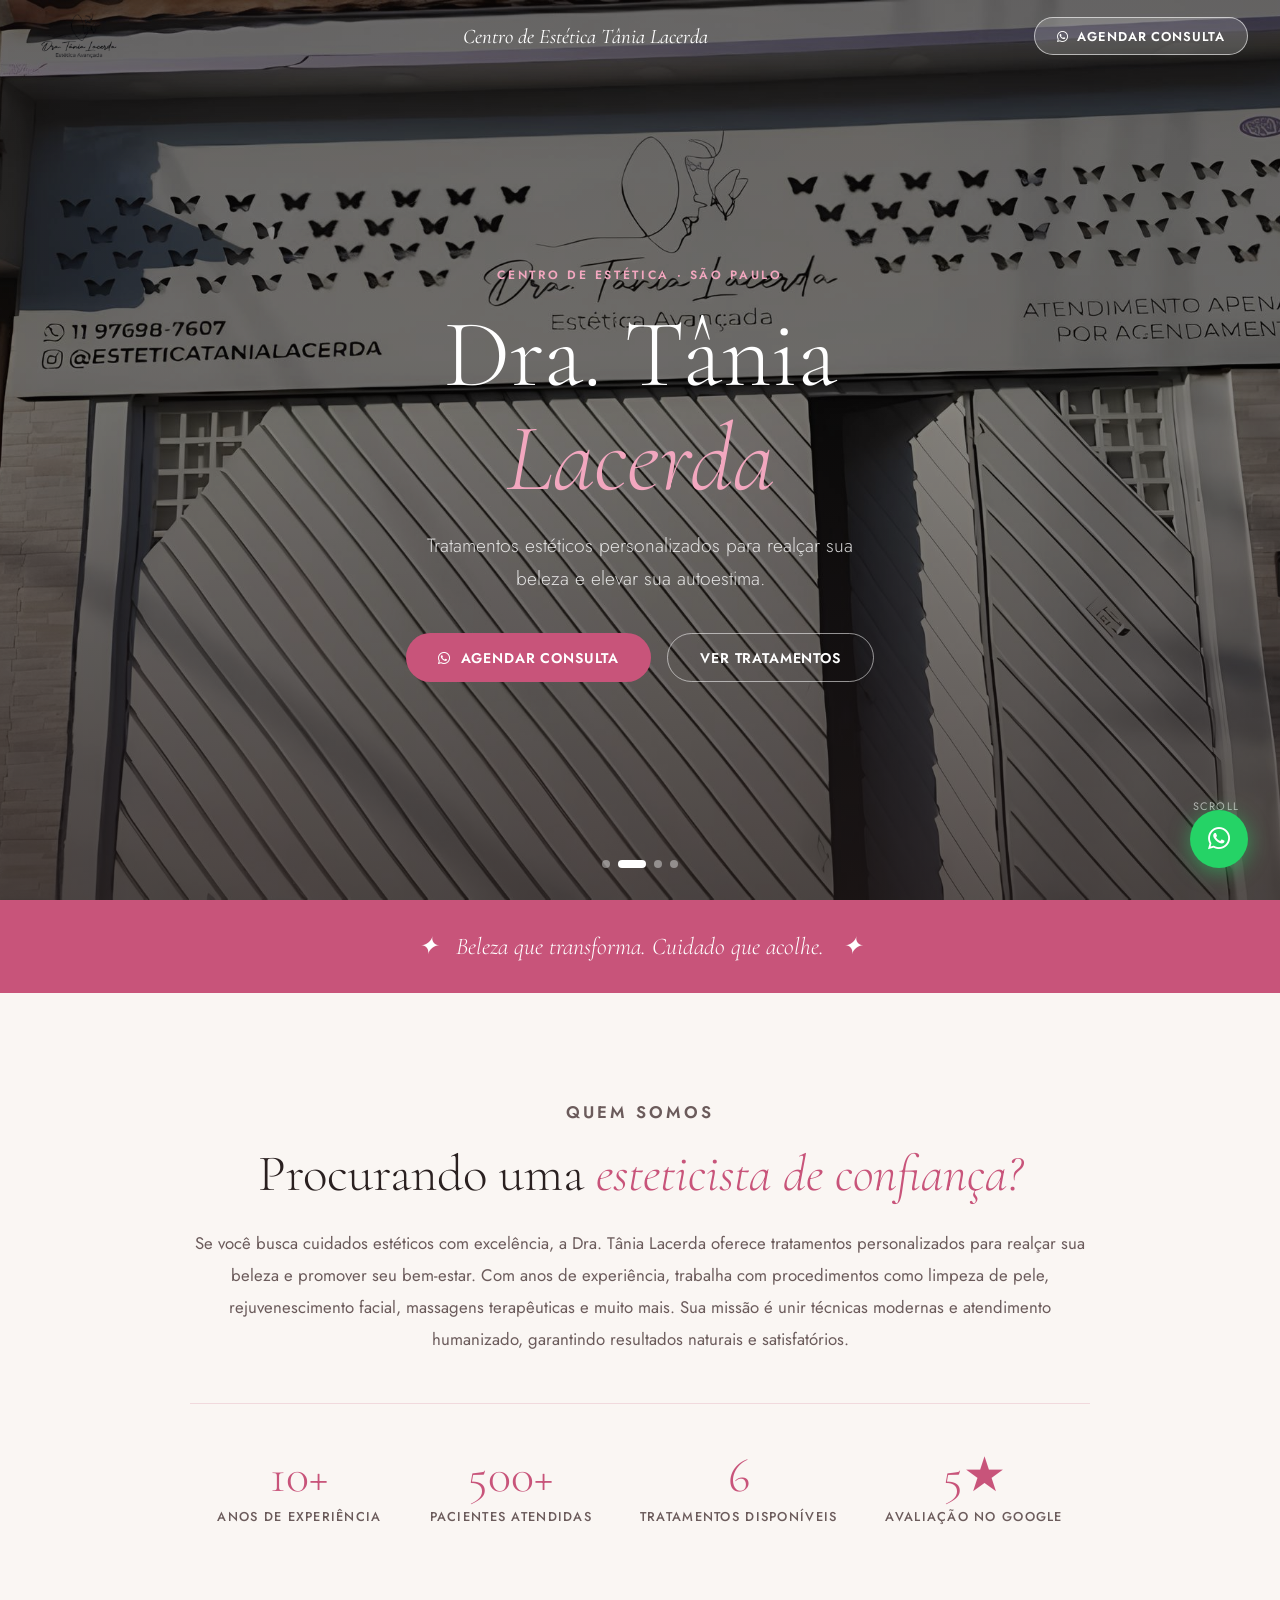
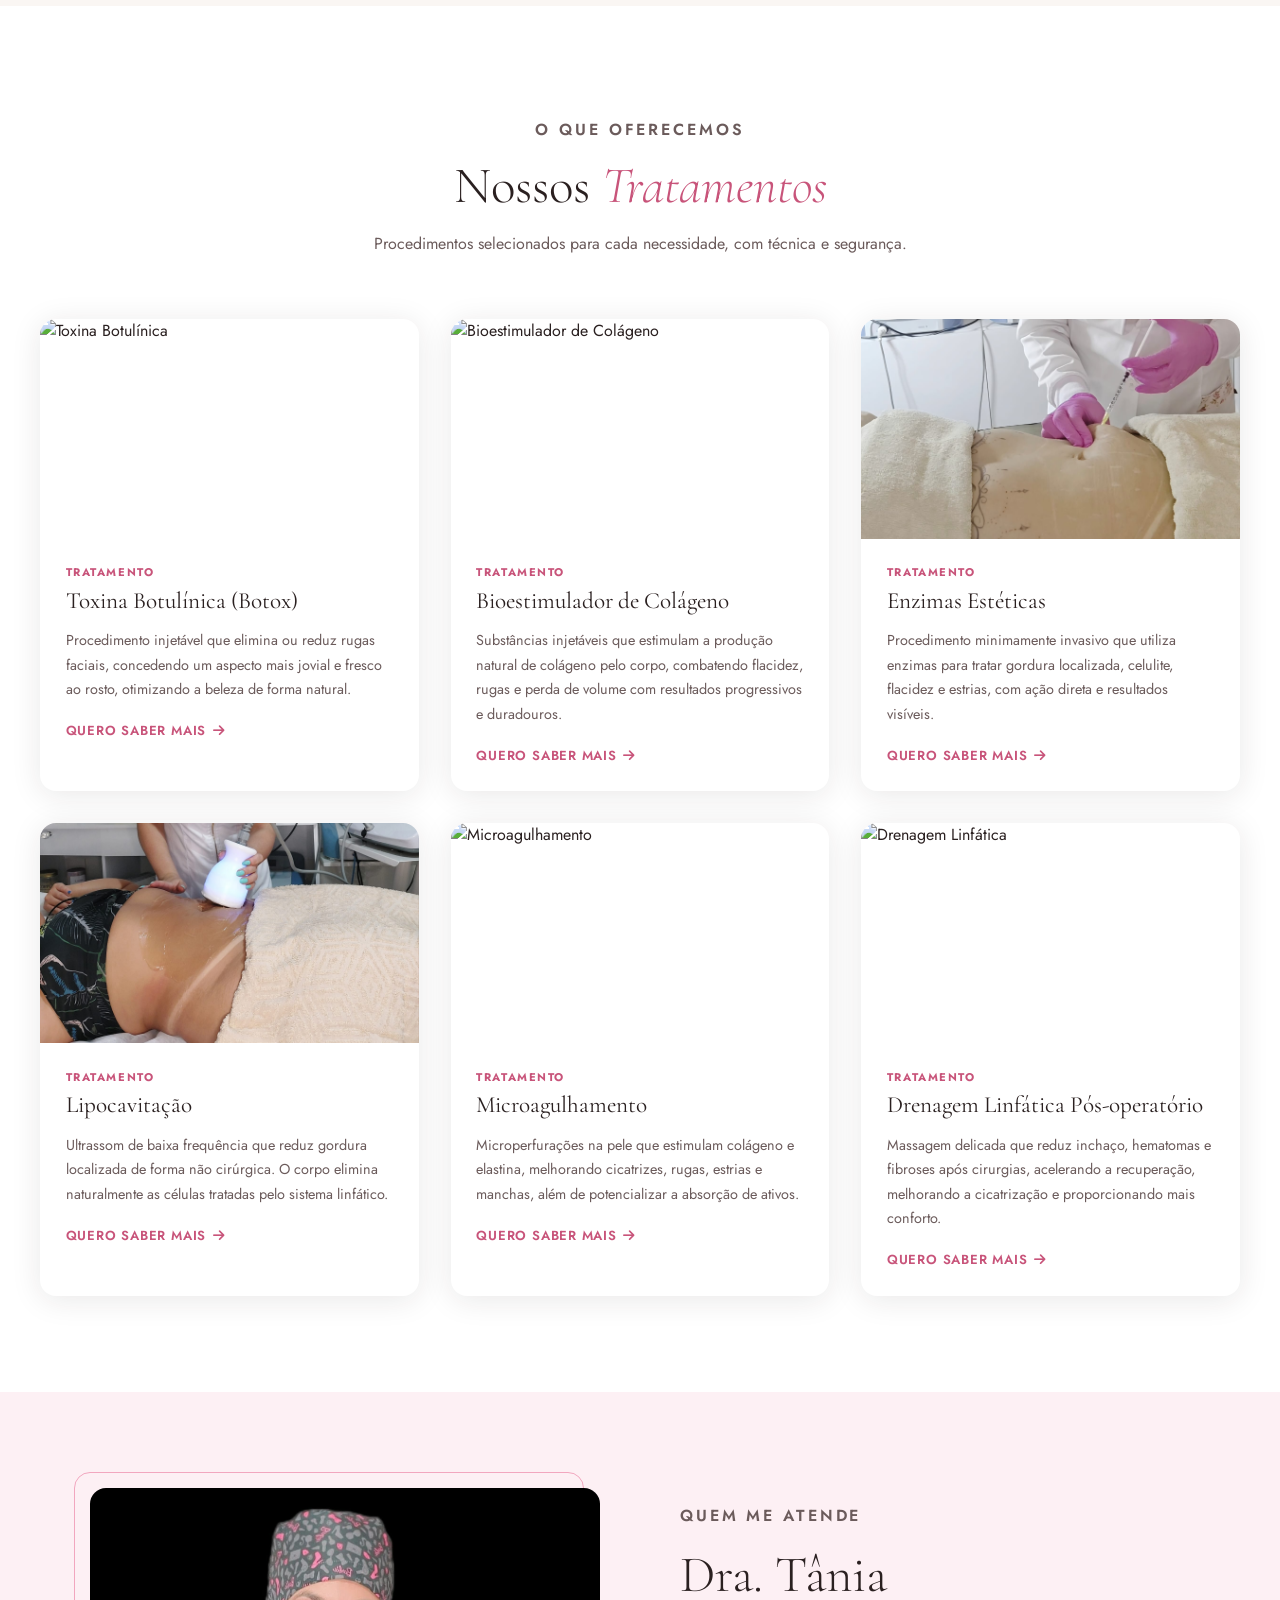
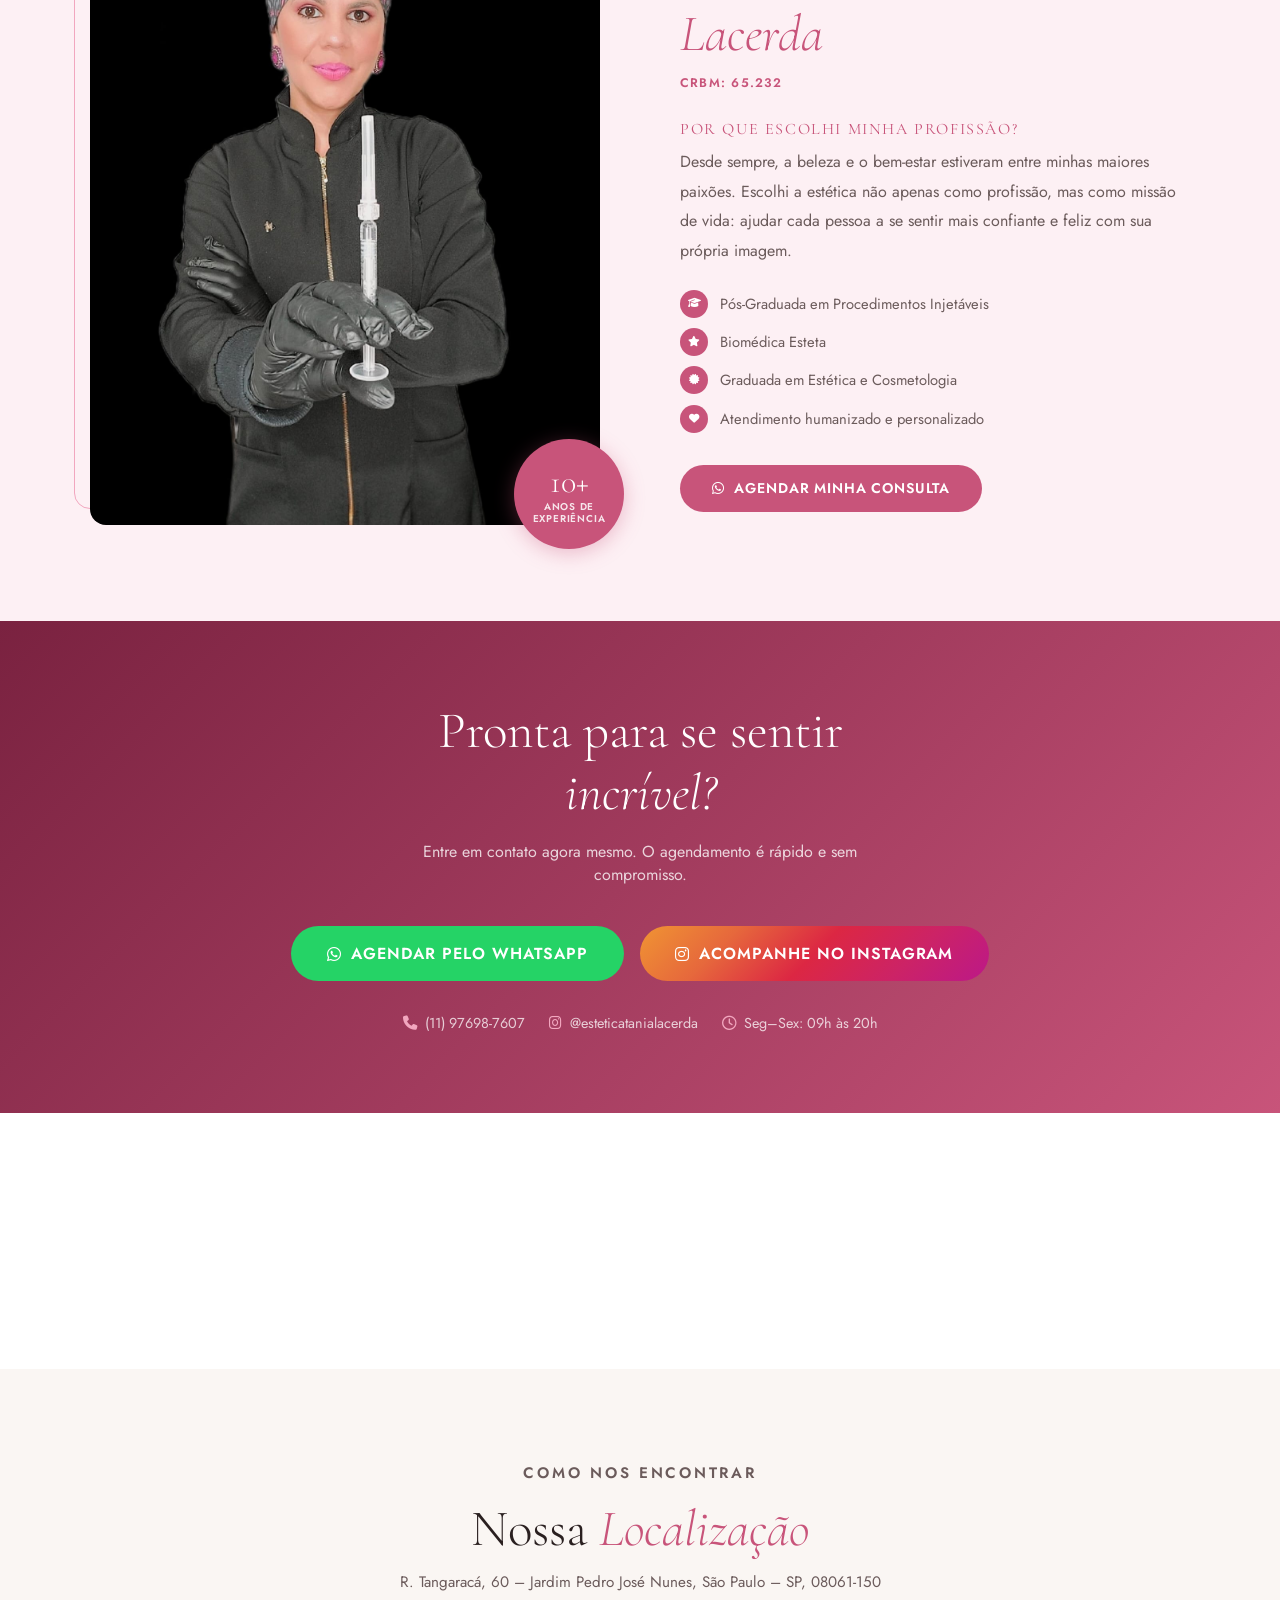
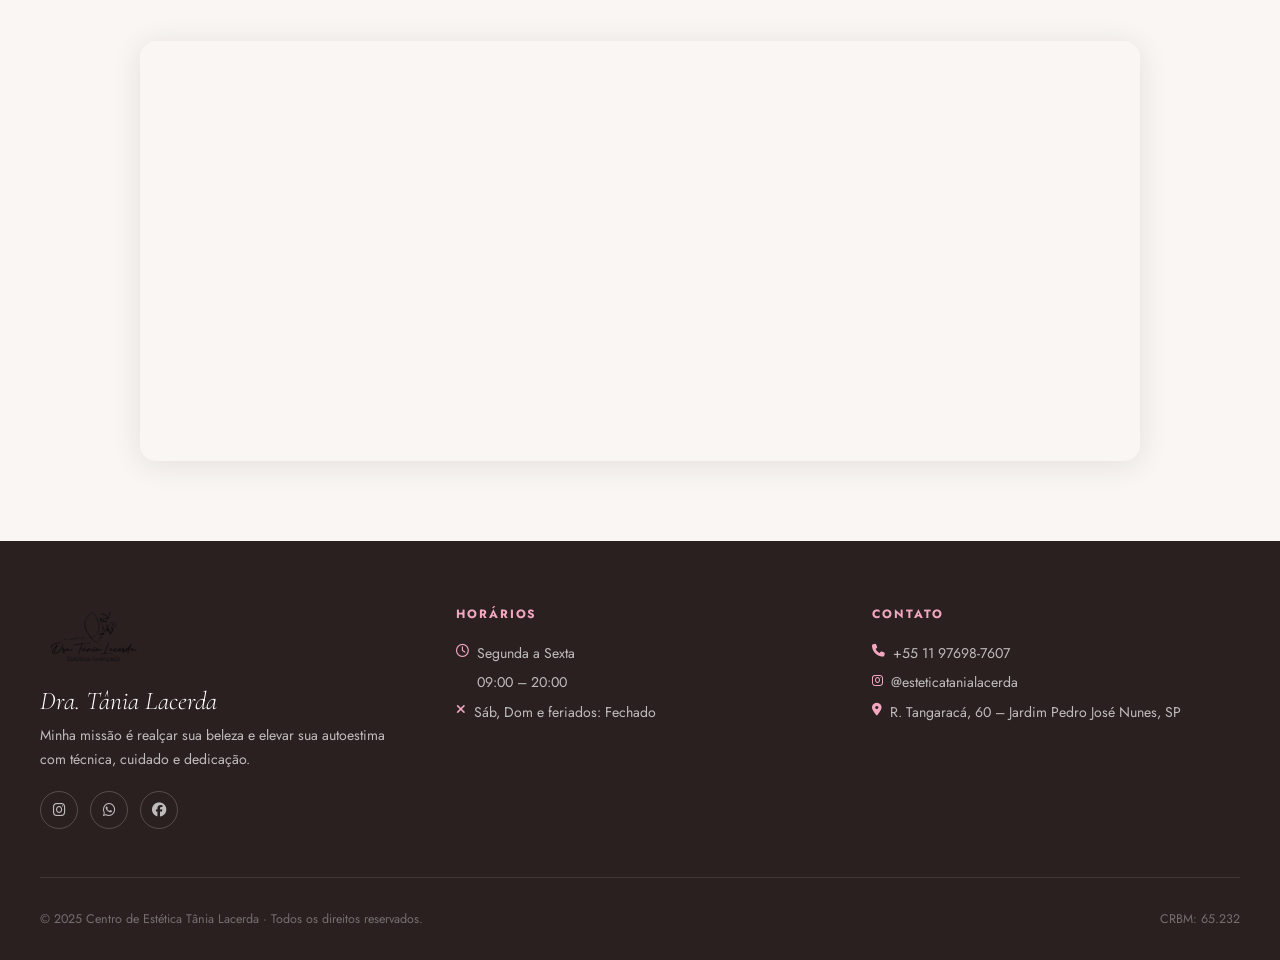
==== commit bbabee1b: "Rename index (3).html to index.html" ====
--- a/index.html
+++ b/index.html
@@ -1,271 +1,385 @@
-<!DOCTYPE html>
-<html lang="pt-br">
-  <head>
-    <meta charset="UTF-8" />
-    <meta name="viewport" content="width=device-width, initial-scale=1.0" />
-    <title>esteticatanialacerda</title>
-     <meta http-equiv="X-UA-Compatible" content="IE=edge" />
-    <link rel="preconnect" href="https://fonts.googleapis.com" />
-    <link rel="preconnect" href="https://fonts.gstatic.com" crossorigin />
-    <link
-      href="https://fonts.googleapis.com/css2?family=Poppins:wght@400;500;600&display=swap"
-      rel="stylesheet"
-    />
-    <link
-      rel="stylesheet"
-      href="https://cdnjs.cloudflare.com/ajax/libs/font-awesome/6.6.0/css/all.min.css"
-      integrity="sha512-Kc323vGBEqzTmouAECnVceyQqyqdsSiqLQISBL29aUW4U/M7pSPA/gEUZQqv1cwx4OnYxTxve5UMg5GT6L4JJg=="
-      crossorigin="anonymous"
-      referrerpolicy="no-referrer"
-    />
-    <link rel="stylesheet" href="css.index.css" />
-    <style>
-@import url('https://fonts.googleapis.com/css2?family=Imperial+Script&display=swap');
-</style>
-  </head>
-  <body>
-    <nav class="navbar">
-      <div class="logo-top" ><img src="imagens/logo.png"></div>
-      <div class="dropdowns">
-          <div class="dropdown">
-<h3 class="dropdown-title"><strong> Centro de Estética Tânia Lacerda</strong></h3>
-            
-</div>
-  </div>
-<div class="text-top">
-  
-  <botton class="button-top">
-    <a href="https://wa.me/5511976987607" class="botao-whatsapp">
-      <i class="fa-brands fa-whatsapp"></i> AGENDAR CONSULTA
-    </a>
-</div>
-    </nav>
-<div class="container">
-
-
-  <div class="wrapper">
-     <div class ="wrapper-holder">
-      <div id="slider-img-1"></div>
-      <div id="slider-img-2"></div>
-      <div id="slider-img-3"></div>
-      <div id="slider-img-4"></div>
-     </div>
-   </div>
-    <div class="slider-text-overlay">
-        <h1>Dra Tânia Lacerda</h1>
-        <p>Minha missão é realçar sua beleza e elevar sua autoestima.</p>
-    </div>
-    <div class="button-holder">
-        <a href="#slider-img-1" class="button"></a>
-      <a href="#slider-img-2" class="button"></a>
-      <a href="#slider-img-3" class="button"></a>
-      <a href="#slider-img-4" class="button"></a>
-
-    </div>
-   
-</div>
-
-</div>
-  
-   <section class="sobre-dra">
-  <h2>Procurando uma esteticista?</h2>
-  <p>
-    Se você busca cuidados estéticos de confiança, a Dra. Tânia Lacerda oferece 
-    tratamentos personalizados para realçar sua beleza e promover seu bem-estar. 
-    Com anos de experiência, trabalha com procedimentos como limpeza de pele, 
-    rejuvenescimento facial, massagens terapêuticas, entre outros.
-     Sua missão é unir técnicas modernas e atendimento humanizado, garantindo 
-    resultados naturais e satisfatórios. Cada paciente é tratado de forma única, 
-    com um plano de tratamento adaptado às suas necessidades e expectativas.
-
-  </p>
-  
-</section>
-<div class="start-cards">
-    <h1>Tratamentos</h1>
-    <p>Conheça alguns dos tratamentos oferecidos pela Dra. Tânia Lacerda
-      </p>
-  </div>
-<div class="site-container">
-  
-  <div class="article-container">
-     <article class="article-card">
-      <figure class="article-image">
-        <img src="imagens/botox.jpg"  alt="Botox">
-
-      </figure>
-      
-      <div class="article-content">
-        <a href="#" class="card-category">Tratamentos</a>
-        <h3 class="card-title">Toxina Botulínica (Botox)</h3>
-        <p class="card-excepert">O que é a toxina botulínica? A toxina botulínica, por vezes referida como "botox", é um composto injetável que na medicina estética permite eliminar ou reduzir as rugas faciais, concedendo um aspeto mais jovial e fresco ao rosto, otimizando a beleza do paciente.</p>
-      </div>
-    </article>
-        <article class="article-card">
-      <figure class="article-image">
-        <img src="imagens/biocola.jpg"  alt="Bioestimulador de colágeno">
-
-      </figure>
-      <div class="article-content">
-        <a href="#" class="card-category">Tratamentos</a>
-        <h3 class="card-title">Bioestimulador de colágeno</h3>
-        <p class="card-excepert">Bioestimuladores de colágeno são substâncias injetáveis que estimulam a produção natural de colágeno pelo próprio corpo, ajudando a combater a flacidez, rugas e perda de volume da pele. O tratamento é minimamente invasivo e os resultados aparecem gradualmente, com melhora progressiva ao longo do tempo. </p>
-      </div>
-    </article>
-    
-    <article class="article-card">
-      <figure class="article-image">
-        <img src="imagens/enzimas (2).jpeg"  alt="Enzimas">
-
-      </figure>
-      <div class="article-content">
-        <a href="#" class="card-category">Tratamentos</a>
-        <h3 class="card-title">Enzimas</h3>
-        <p class="card-excepert">A aplicação de enzimas estéticas é um procedimento estético minimamente invasivo que utiliza enzimas para tratar áreas com gordura localizada, celulite, flacidez e estrias. Essas enzimas são injetadas na pele e atuam diretamente na quebra de células de gordura ou estimulando a produção de colágeno, dependendo do objetivo do tratamento.  </p>
-      </div>
-    </article>
-         <article class="article-card">
-      <figure class="article-image">
-        <img src="imagens/lipoca.jpeg"  alt="Lipocavitação">
-
-      </figure>
-      <div class="article-content">
-        <a href="#" class="card-category">Tratamentos</a>
-        <h3 class="card-title">Lipocavitação</h3>
-        <p class="card-excepert">A lipocavitação, também chamada de ultracavitação ou "lipo sem corte", é um procedimento estético não cirúrgico que utiliza ultrassom de baixa frequência para reduzir gordura localizada. O ultrassom age diretamente nas células de gordura, rompendo-as e permitindo que o corpo as elimine naturalmente através do sistema linfático. </p>
-      </div>
-    </article>
-     <article class="article-card">
-      <figure class="article-image">
-        <img src="imagens/micro.jpg"  alt="microagulhamento">
-
-      </figure>
-      <div class="article-content">
-        <a href="#" class="card-category">Tratamentos</a>
-        <h3 class="card-title">Microagulhamento</h3>
-        <p class="card-excepert">O microagulhamento é um procedimento estético que utiliza pequenas agulhas para criar microperfurações na pele, estimulando a produção de colágeno e elastina, o que pode melhorar a aparência de cicatrizes, rugas, estrias e manchas, além de auxiliar na absorção de produtos tópicos. </p>
-      </div>
-    </article>
-    <article class="article-card">
-      <figure class="article-image">
-        <img src="imagens/drenagem.jpg"  alt="Drenagem linfática">
-
-      </figure>
-      <div class="article-content">
-        <a href="#" class="card-category">Tratamentos</a>
-        <h3 class="card-title">Drenagem linfática pós operatório</h3>
-        <p class="card-excepert">A drenagem linfática no pós-operatório é uma massagem delicada que ajuda a reduzir inchaço, hematomas e fibroses após cirurgias. Ela acelera a recuperação, melhora a cicatrização e proporciona mais conforto ao paciente.  </p>
-      </div>
-    </article>
-       
-       
-   
-
-    
-  </div>
-</div>
-   <div class="start-cards">
-    <h1>Sobre a Dra. Tânia Lacerda</h1>
-    <p>Conheça um pouco mais sobre a trajetória e a filosofia de trabalho da Dra. Tânia Lacerda</p>
-   </div>
- <section class="sobre-dra-container">
-  <div class="sobre-dra-img">
-    <img src="imagens/tania.jpeg" alt="Dra. Tânia Lacerda">
-  </div>
-  <div class="sobre-dra-text">
-    <h2>DRA. TÂNIA LACERDA - CRBM:65.232</h2>
-    <p><strong>Por que escolhi minha profissão?</strong></p>
-    <p>
-Desde sempre, a beleza e o bem-estar estiveram entre minhas maiores paixões. Escolhi a estética não apenas como profissão, mas como missão de vida: ajudar cada pessoa a se sentir mais confiante e feliz com sua própria imagem.
-Sou Pós Graduada em Procedimentos Injetáveis, Biomedica Esteta e Graduada em Estética e Cosmetologia, e a cada novo tratamento que realizo é feito com dedicação, conhecimento científico e muito carinho.
-Meu propósito é unir técnica e sensibilidade para transformar resultados em autoestima.</p>
-    
-  </div>
-</section>
-
-<section class="agendar-consulta">
-  <a href="https://wa.me/5511976987607" class="botao-whatsapp">
-    <i class="fa-brands fa-whatsapp"></i> AGENDAR CONSULTA
-  </a>
-  <a href="https://www.instagram.com/esteticatanialacerda/" class="botao-instagram">
-    <i class="fa-brands fa-instagram"></i> ACOMPANHE NO INSTAGRAM </a>
-  <p class="telefone">(11) 97698-7607</p>
-    <p class="instagram">@esteticatanialacerda</p>
-</section>
-<!-- Elfsight Google Reviews | Untitled Google Reviews -->
-<script src="https://elfsightcdn.com/platform.js" async></script>
-<div class="elfsight-app-aee3727a-3bcb-4955-b18a-0e62810c903e" data-elfsight-app-lazy></div>
-
-   <section class="avaliacoes-google">
-  <h1>Como chegar</h1>
-  <p>R. Tangaracá, 60 - Jardim Pedro José Nunes, São Paulo - SP, 08061-150, Brasil</p>
-  <div class="map-container">
-    <iframe 
-      src="https://www.google.com/maps/embed?pb=!1m18!1m12!1m3!1d3658.917799842287!2d-46.46283432401626!3d-23.49947007884238!2m3!1f0!2f0!3f0!3m2!1i1024!2i768!4f13.1!3m3!1m2!1s0x94ce615f296dca7b%3A0xc8af2b93d9979e6b!2sCentro%20de%20Est%C3%A9tica%20T%C3%A2nia%20Lacerda!5e0!3m2!1spt-BR!2sbr!4v1755215267950!5m2!1spt-BR!2sbr" 
-      width="75%" 
-      height="450" 
-      style="border:0;" 
-      loading="lazy" 
-      referrerpolicy="no-referrer-when-downgrade">
-    </iframe>
-  </div>
-</section>
-
-
-
-   
-   
-    <footer>
-      <div class="footer-inner">
-        <div class="top">
-          <div>
-            <h2>Dra.Tânia Lacerda</h2>
-            <h3>Minha missão é realçar sua beleza e elevar sua autoestima</h3>
-          </div>
-        </div>
-        <div class="bottom">
-          <div class="logo-content">
-            <img class="logo" src="imagens/logo.png" />
-            <div class="socials">
-              <a class="fa-brands fa-instagram" href="https://www.instagram.com/esteticatanialacerda/"></a>
-              <a class="fa-brands fa-whatsapp" href="https://l.instagram.com/?u=https%3A%2F%2Fwa.me%2Fmessage%2FMJCGXXZ4ZMMRM1%3Ffbclid%3DPAZXh0bgNhZW0CMTEAAacJKQh8ddFafzE1_nw-H1S4lnUBI08iT-VlJDcOYpTH8vQO6HFyN3xhgSDiXA_aem_7dTDlRVLrz8J9lVdwzTEzA&e=AT2f8zb9sXZ28XWs4MiQcAjkMWi6wPK-1FHdlI8tFeD0m03CCXkwOFIXrLXjZyGqf6qXXC7nvGZXeU7d-JYmAfqnWrn5KAnyJdnJAbdVj4vIpzLm70sKXlc "></a>
-              <a class="fa-brands fa-facebook" href="https://www.facebook.com/people/Centro-de-Est%C3%A9tica-T%C3%A2nia-Lacerda/100087787871936/"></a>
-            </div>
-          </div>
-
-          <nav>
-          
-            <ul>
-              <li>
-   <strong><h3>Horários de atendimento</h3></strong>   
-              </li>
-              <li>
-               <a>Segunda a Sexta: </a>
-              </li>
-              <li>
-                <a>09:00 - 20:00</a>
-              </li>
-              <li>
-                <a>Sábado , Domingo e feriados : Fechado</a>
-              </li>
-            </ul>
-            <ul>
-              <li>
-                <strong><h3>Contato</h3></strong>
-              </li>
-              <li>
-                <a>+55 11 97698-7607</a>
-              </li>
-              <li>
-                <a>@esteticatanialacerda</a>
-              </li>
-              <li>
-                <a>R. Tangaracá, 60 - Jardim Pedro José Nunes, São Paulo - SP, 08061-150, Brasil</a>
-              </li>
-            </ul>
-          </nav>
-        </div>
-      </div>
-    </footer>
-  </body>
-</html>+<!DOCTYPE html>
+<html lang="pt-br">
+<head>
+  <meta charset="UTF-8" />
+  <meta name="viewport" content="width=device-width, initial-scale=1.0" />
+  <title>Centro de Estética Tânia Lacerda</title>
+  <meta http-equiv="X-UA-Compatible" content="IE=edge" />
+  <link rel="preconnect" href="https://fonts.googleapis.com" />
+  <link rel="preconnect" href="https://fonts.gstatic.com" crossorigin />
+  <link href="https://fonts.googleapis.com/css2?family=Cormorant+Garamond:ital,wght@0,300;0,400;0,600;1,300;1,400&family=Jost:wght@300;400;500;600&display=swap" rel="stylesheet" />
+  <link rel="stylesheet" href="https://cdnjs.cloudflare.com/ajax/libs/font-awesome/6.6.0/css/all.min.css" crossorigin="anonymous" referrerpolicy="no-referrer" />
+  <link rel="stylesheet" href="css.index.css" />
+</head>
+<body>
+
+  <!-- NAVBAR -->
+  <nav class="navbar" id="navbar">
+    <div class="nav-logo">
+      <img src="imagens/logo.png" alt="Centro de Estética Tânia Lacerda" />
+    </div>
+    <span class="nav-name">Centro de Estética Tânia Lacerda</span>
+    <a href="https://wa.me/5511976987607" class="nav-cta">
+      <i class="fa-brands fa-whatsapp"></i> Agendar consulta
+    </a>
+    <div class="hamburger" id="hamburger" aria-label="Menu">
+      <span></span><span></span><span></span>
+    </div>
+  </nav>
+
+  <div class="mobile-menu" id="mobileMenu">
+    <a href="#tratamentos">Tratamentos</a>
+    <a href="#sobre">Sobre a Dra. Tânia</a>
+    <a href="#contato">Contato</a>
+    <a href="https://wa.me/5511976987607" class="btn btn-primary" style="justify-content:center;margin-top:0.5rem;">
+      <i class="fa-brands fa-whatsapp"></i> Agendar consulta
+    </a>
+  </div>
+
+  <!-- HERO -->
+  <section class="hero">
+    <div class="hero-slides" aria-hidden="true">
+      <div class="hero-slide" id="s1"></div>
+      <div class="hero-slide" id="s2"></div>
+      <div class="hero-slide" id="s3"></div>
+      <div class="hero-slide" id="s4"></div>
+    </div>
+
+    <div class="hero-content">
+      <p class="hero-eyebrow">Centro de Estética · São Paulo</p>
+      <h1 class="hero-title">Dra. Tânia<br><em>Lacerda</em></h1>
+      <p class="hero-sub">Tratamentos estéticos personalizados para realçar sua beleza e elevar sua autoestima.</p>
+      <div class="hero-ctas">
+        <a href="https://wa.me/5511976987607" class="btn btn-primary">
+          <i class="fa-brands fa-whatsapp"></i> Agendar consulta
+        </a>
+        <a href="#tratamentos" class="btn btn-ghost">Ver tratamentos</a>
+      </div>
+    </div>
+
+    <div class="hero-dots" id="heroDots">
+      <span class="active"></span>
+      <span></span>
+      <span></span>
+      <span></span>
+    </div>
+
+    <div class="scroll-cue">Scroll</div>
+  </section>
+
+  <!-- INTRO STRIP -->
+  <div class="intro-strip">
+    <p>✦ &nbsp; Beleza que transforma. Cuidado que acolhe. &nbsp; ✦</p>
+  </div>
+
+  <!-- SOBRE MINI -->
+  <section class="sobre-mini">
+    <div class="sobre-mini-inner">
+      <p class="section-label reveal">Quem somos</p>
+      <h2 class="section-title reveal" style="transition-delay:0.1s">
+        Procurando uma <em>esteticista de confiança?</em>
+      </h2>
+      <p class="reveal" style="transition-delay:0.2s">
+        Se você busca cuidados estéticos com excelência, a Dra. Tânia Lacerda oferece tratamentos personalizados para realçar sua beleza e promover seu bem-estar. Com anos de experiência, trabalha com procedimentos como limpeza de pele, rejuvenescimento facial, massagens terapêuticas e muito mais. Sua missão é unir técnicas modernas e atendimento humanizado, garantindo resultados naturais e satisfatórios.
+      </p>
+      <div class="stats-row reveal" style="transition-delay:0.3s">
+        <div class="stat">
+          <div class="stat-num">10+</div>
+          <div class="stat-label">Anos de experiência</div>
+        </div>
+        <div class="stat">
+          <div class="stat-num">500+</div>
+          <div class="stat-label">Pacientes atendidas</div>
+        </div>
+        <div class="stat">
+          <div class="stat-num">6</div>
+          <div class="stat-label">Tratamentos disponíveis</div>
+        </div>
+        <div class="stat">
+          <div class="stat-num">5★</div>
+          <div class="stat-label">Avaliação no Google</div>
+        </div>
+      </div>
+    </div>
+  </section>
+
+  <!-- TRATAMENTOS -->
+  <section class="tratamentos" id="tratamentos">
+    <div class="tratamentos-header reveal">
+      <p class="section-label">O que oferecemos</p>
+      <h2 class="section-title">Nossos <em>Tratamentos</em></h2>
+      <p>Procedimentos selecionados para cada necessidade, com técnica e segurança.</p>
+    </div>
+
+    <div class="cards-grid">
+      <article class="card">
+        <div class="card-img-wrap">
+          <img class="card-img" src="imagens/botox.jpg" alt="Toxina Botulínica" loading="lazy" />
+        </div>
+        <div class="card-body">
+          <p class="card-tag">Tratamento</p>
+          <h3 class="card-title">Toxina Botulínica (Botox)</h3>
+          <p class="card-text">Procedimento injetável que elimina ou reduz rugas faciais, concedendo um aspecto mais jovial e fresco ao rosto, otimizando a beleza de forma natural.</p>
+          <a href="https://wa.me/5511976987607" class="card-link">Quero saber mais <i class="fa-solid fa-arrow-right"></i></a>
+        </div>
+      </article>
+
+      <article class="card">
+        <div class="card-img-wrap">
+          <img class="card-img" src="imagens/biocola.jpg" alt="Bioestimulador de Colágeno" loading="lazy" />
+        </div>
+        <div class="card-body">
+          <p class="card-tag">Tratamento</p>
+          <h3 class="card-title">Bioestimulador de Colágeno</h3>
+          <p class="card-text">Substâncias injetáveis que estimulam a produção natural de colágeno pelo corpo, combatendo flacidez, rugas e perda de volume com resultados progressivos e duradouros.</p>
+          <a href="https://wa.me/5511976987607" class="card-link">Quero saber mais <i class="fa-solid fa-arrow-right"></i></a>
+        </div>
+      </article>
+
+      <article class="card">
+        <div class="card-img-wrap">
+          <img class="card-img" src="imagens/enzimas (2).jpeg" alt="Enzimas Estéticas" loading="lazy" />
+        </div>
+        <div class="card-body">
+          <p class="card-tag">Tratamento</p>
+          <h3 class="card-title">Enzimas Estéticas</h3>
+          <p class="card-text">Procedimento minimamente invasivo que utiliza enzimas para tratar gordura localizada, celulite, flacidez e estrias, com ação direta e resultados visíveis.</p>
+          <a href="https://wa.me/5511976987607" class="card-link">Quero saber mais <i class="fa-solid fa-arrow-right"></i></a>
+        </div>
+      </article>
+
+      <article class="card">
+        <div class="card-img-wrap">
+          <img class="card-img" src="imagens/lipoca.jpeg" alt="Lipocavitação" loading="lazy" />
+        </div>
+        <div class="card-body">
+          <p class="card-tag">Tratamento</p>
+          <h3 class="card-title">Lipocavitação</h3>
+          <p class="card-text">Ultrassom de baixa frequência que reduz gordura localizada de forma não cirúrgica. O corpo elimina naturalmente as células tratadas pelo sistema linfático.</p>
+          <a href="https://wa.me/5511976987607" class="card-link">Quero saber mais <i class="fa-solid fa-arrow-right"></i></a>
+        </div>
+      </article>
+
+      <article class="card">
+        <div class="card-img-wrap">
+          <img class="card-img" src="imagens/micro.jpg" alt="Microagulhamento" loading="lazy" />
+        </div>
+        <div class="card-body">
+          <p class="card-tag">Tratamento</p>
+          <h3 class="card-title">Microagulhamento</h3>
+          <p class="card-text">Microperfurações na pele que estimulam colágeno e elastina, melhorando cicatrizes, rugas, estrias e manchas, além de potencializar a absorção de ativos.</p>
+          <a href="https://wa.me/5511976987607" class="card-link">Quero saber mais <i class="fa-solid fa-arrow-right"></i></a>
+        </div>
+      </article>
+
+      <article class="card">
+        <div class="card-img-wrap">
+          <img class="card-img" src="imagens/drenagem.jpg" alt="Drenagem Linfática" loading="lazy" />
+        </div>
+        <div class="card-body">
+          <p class="card-tag">Tratamento</p>
+          <h3 class="card-title">Drenagem Linfática Pós-operatório</h3>
+          <p class="card-text">Massagem delicada que reduz inchaço, hematomas e fibroses após cirurgias, acelerando a recuperação, melhorando a cicatrização e proporcionando mais conforto.</p>
+          <a href="https://wa.me/5511976987607" class="card-link">Quero saber mais <i class="fa-solid fa-arrow-right"></i></a>
+        </div>
+      </article>
+    </div>
+  </section>
+
+  <!-- SOBRE A DRA -->
+  <section class="sobre-dra" id="sobre">
+    <div class="sobre-dra-inner">
+      <div class="sobre-img-wrap reveal">
+        <img src="imagens/tania.jpeg" alt="Dra. Tânia Lacerda" />
+        <div class="badge">
+          <strong>10+</strong>
+          <span>anos de experiência</span>
+        </div>
+      </div>
+
+      <div class="sobre-text reveal" style="transition-delay:0.15s">
+        <p class="section-label">Quem me atende</p>
+        <h2 class="section-title">Dra. Tânia<br><em>Lacerda</em></h2>
+        <p style="font-size:0.78rem;color:var(--rose);margin:0.5rem 0 1.2rem;letter-spacing:0.1em;font-weight:600;text-transform:uppercase;">CRBM: 65.232</p>
+
+        <h3>Por que escolhi minha profissão?</h3>
+        <p>Desde sempre, a beleza e o bem-estar estiveram entre minhas maiores paixões. Escolhi a estética não apenas como profissão, mas como missão de vida: ajudar cada pessoa a se sentir mais confiante e feliz com sua própria imagem.</p>
+
+        <div class="cred-list">
+          <div class="cred-item">
+            <div class="cred-icon"><i class="fa-solid fa-graduation-cap"></i></div>
+            <span>Pós-Graduada em Procedimentos Injetáveis</span>
+          </div>
+          <div class="cred-item">
+            <div class="cred-icon"><i class="fa-solid fa-star"></i></div>
+            <span>Biomédica Esteta</span>
+          </div>
+          <div class="cred-item">
+            <div class="cred-icon"><i class="fa-solid fa-certificate"></i></div>
+            <span>Graduada em Estética e Cosmetologia</span>
+          </div>
+          <div class="cred-item">
+            <div class="cred-icon"><i class="fa-solid fa-heart"></i></div>
+            <span>Atendimento humanizado e personalizado</span>
+          </div>
+        </div>
+
+        <div style="margin-top:2rem;">
+          <a href="https://wa.me/5511976987607" class="btn btn-primary">
+            <i class="fa-brands fa-whatsapp"></i> Agendar minha consulta
+          </a>
+        </div>
+      </div>
+    </div>
+  </section>
+
+  <!-- CTA BANNER -->
+  <section class="cta-banner" id="contato">
+    <h2>Pronta para se sentir<br><em style="font-style:italic">incrível?</em></h2>
+    <p>Entre em contato agora mesmo. O agendamento é rápido e sem compromisso.</p>
+    <div class="cta-buttons">
+      <a href="https://wa.me/5511976987607" class="btn btn-whatsapp" style="font-size:1rem;padding:1rem 2.2rem;">
+        <i class="fa-brands fa-whatsapp"></i> Agendar pelo WhatsApp
+      </a>
+      <a href="https://www.instagram.com/esteticatanialacerda/" class="btn btn-instagram" style="font-size:1rem;padding:1rem 2.2rem;">
+        <i class="fa-brands fa-instagram"></i> Acompanhe no Instagram
+      </a>
+    </div>
+    <div class="contact-info">
+      <div class="contact-item">
+        <i class="fa-solid fa-phone"></i>
+        <span>(11) 97698-7607</span>
+      </div>
+      <div class="contact-item">
+        <i class="fa-brands fa-instagram"></i>
+        <span>@esteticatanialacerda</span>
+      </div>
+      <div class="contact-item">
+        <i class="fa-regular fa-clock"></i>
+        <span>Seg–Sex: 09h às 20h</span>
+      </div>
+    </div>
+  </section>
+
+  <!-- REVIEWS -->
+  <section class="reviews-section">
+    <div class="reviews-header reveal">
+      <p class="section-label">O que dizem sobre nós</p>
+      <h2 class="section-title">Avaliações dos <em>nossos pacientes</em></h2>
+    </div>
+    <script src="https://elfsightcdn.com/platform.js" async></script>
+    <div class="elfsight-app-aee3727a-3bcb-4955-b18a-0e62810c903e" data-elfsight-app-lazy></div>
+  </section>
+
+  <!-- MAPA -->
+  <section class="mapa">
+    <div class="mapa-header reveal">
+      <p class="section-label">Como nos encontrar</p>
+      <h2 class="section-title">Nossa <em>Localização</em></h2>
+      <p>R. Tangaracá, 60 – Jardim Pedro José Nunes, São Paulo – SP, 08061-150</p>
+    </div>
+    <div class="map-frame reveal" style="transition-delay:0.15s">
+      <iframe
+        src="https://www.google.com/maps/embed?pb=!1m18!1m12!1m3!1d3658.917799842287!2d-46.46283432401626!3d-23.49947007884238!2m3!1f0!2f0!3f0!3m2!1i1024!2i768!4f13.1!3m3!1m2!1s0x94ce615f296dca7b%3A0xc8af2b93d9979e6b!2sCentro%20de%20Est%C3%A9tica%20T%C3%A2nia%20Lacerda!5e0!3m2!1spt-BR!2sbr!4v1755215267950!5m2!1spt-BR!2sbr"
+        loading="lazy"
+        referrerpolicy="no-referrer-when-downgrade"
+        title="Localização do Centro de Estética Tânia Lacerda">
+      </iframe>
+    </div>
+  </section>
+
+  <!-- FOOTER -->
+  <footer>
+    <div class="footer-inner">
+      <div class="footer-top">
+        <div class="footer-brand">
+          <img src="imagens/logo.png" alt="Logo" />
+          <h2>Dra. Tânia Lacerda</h2>
+          <p>Minha missão é realçar sua beleza e elevar sua autoestima com técnica, cuidado e dedicação.</p>
+          <div class="footer-socials">
+            <a href="https://www.instagram.com/esteticatanialacerda/" aria-label="Instagram">
+              <i class="fa-brands fa-instagram"></i>
+            </a>
+            <a href="https://wa.me/5511976987607" aria-label="WhatsApp">
+              <i class="fa-brands fa-whatsapp"></i>
+            </a>
+            <a href="https://www.facebook.com/people/Centro-de-Est%C3%A9tica-T%C3%A2nia-Lacerda/100087787871936/" aria-label="Facebook">
+              <i class="fa-brands fa-facebook"></i>
+            </a>
+          </div>
+        </div>
+
+        <div class="footer-col">
+          <h4>Horários</h4>
+          <ul>
+            <li><i class="fa-regular fa-clock"></i> Segunda a Sexta</li>
+            <li style="padding-left:1.3rem;">09:00 – 20:00</li>
+            <li><i class="fa-solid fa-xmark"></i> Sáb, Dom e feriados: Fechado</li>
+          </ul>
+        </div>
+
+        <div class="footer-col">
+          <h4>Contato</h4>
+          <ul>
+            <li><i class="fa-solid fa-phone"></i> +55 11 97698-7607</li>
+            <li><i class="fa-brands fa-instagram"></i> @esteticatanialacerda</li>
+            <li><i class="fa-solid fa-location-dot"></i> R. Tangaracá, 60 – Jardim Pedro José Nunes, SP</li>
+          </ul>
+        </div>
+      </div>
+
+      <div class="footer-bottom">
+        <span>© 2025 Centro de Estética Tânia Lacerda · Todos os direitos reservados.</span>
+        <span>CRBM: 65.232</span>
+      </div>
+    </div>
+  </footer>
+
+  <!-- FLOATING WHATSAPP -->
+  <a href="https://wa.me/5511976987607" class="float-wa" aria-label="Falar pelo WhatsApp">
+    <i class="fa-brands fa-whatsapp"></i>
+  </a>
+
+  <script>
+    // Navbar scroll
+    const navbar = document.getElementById('navbar');
+    window.addEventListener('scroll', () => {
+      navbar.classList.toggle('scrolled', window.scrollY > 60);
+    });
+
+    // Hamburger
+    const hamburger = document.getElementById('hamburger');
+    const mobileMenu = document.getElementById('mobileMenu');
+    hamburger.addEventListener('click', () => mobileMenu.classList.toggle('open'));
+    mobileMenu.querySelectorAll('a').forEach(a =>
+      a.addEventListener('click', () => mobileMenu.classList.remove('open'))
+    );
+
+    // Hero dots sync
+    const dots = document.querySelectorAll('.hero-dots span');
+    let currentSlide = 0;
+    setInterval(() => {
+      dots[currentSlide].classList.remove('active');
+      currentSlide = (currentSlide + 1) % 4;
+      dots[currentSlide].classList.add('active');
+    }, 6000);
+
+    // Scroll reveal
+    const observer = new IntersectionObserver((entries) => {
+      entries.forEach(entry => {
+        if (!entry.isIntersecting) return;
+        if (entry.target.classList.contains('card')) {
+          const cards = [...document.querySelectorAll('.card')];
+          const idx = cards.indexOf(entry.target);
+          setTimeout(() => entry.target.classList.add('visible'), idx % 3 * 120);
+        } else {
+          entry.target.classList.add('visible');
+        }
+        observer.unobserve(entry.target);
+      });
+    }, { threshold: 0.12 });
+
+    document.querySelectorAll('.reveal, .card').forEach(el => observer.observe(el));
+  </script>
+</body>
+</html>
--- a/css.index.css
+++ b/css.index.css
@@ -1,905 +1,969 @@
-body{
-  background: #ffffff;
-  color: #000000;
-  font-family: "Euclid Circular B", "Poppins";
- width: 100%;
-height: 100%;
-  margin: 0;
-  padding: 0;
-  
-}
-
-
-
-
-.button {
-  border: 0;
-  background: transparent;
-  cursor: pointer;
-  color: inherit;
-  font-family: "Euclid Circular B", "Poppins";
-  font-size: 20px;
-  width: 100%;
-}
-
-.dropdowns .dropdown-title {
-  color: #350b0b  ;
-  text-decoration: none;
-  background: transparent;
- font-family: "Lucida Calligraphy";
-   font-weight: 400;
-  font-style: normal;
-  font-size: 50px;
-  padding: 0 250px;
-  cursor: pointer;
-  transition: color 0.2s;
-  width: 100%;
- white-space: nowrap;
-  display: flex;
-  align-items: center;
-
-}
-.text-top {
-  position: absolute;
-    right: 10px;
-   color: #000000;
-    font-family: "Euclid Circular B", "Poppins";
-    font-size: 16px;
-    white-space: nowrap;
-    text-align: flex-end;
-    display: flex;
-    padding: 0 20px;
-}
-
-.dropdowns a:hover,
-.dropdowns a:focus  {
-  color: #e4e4e4; /* cor discreta ao passar o mouse */
-}
-.dropdowns a.active {
-   text-decoration: underline;
-   
-}
-
-.logo-top img {
-  width: 220px;
-
-  height: 110px;
-  display: block;
-}
-
-@media (max-width: 600px) {
-  .logo-top img {
-    max-width: 60px;
-  }
-}
-
-:is(.navbar, .burger, .dropdowns) {
-  position: relative;
-  top: 0;
-}
-
-.navbar {
-  z-index: 1;
-  left: 0;
-  display: flex;
-  align-items: center;
-  padding: 0 20px;
-  height: 72px;
-  height: 100%;
-  width: 100%;
-  background: linear-gradient(to right, #fd83a8 , #fcbdd0 );
-  color: #000000;
-}
-
-.burger {
-  z-index: 3;
-  right: 0;
-  display: grid;
-  place-items: center;
-  width: 72px;
-  height: 72px;
-  background-image: url("c:\Users\Usuário\Downloads\Site estetica\imagens\menu.svg");
-  background-repeat: no-repeat;
-  background-position: center;
-}
-
-body.open .burger {
-  background-image: url("c:\Users\Usuário\Downloads\Site estetica\imagens\close.svg");
-}
-
-img {
-  transition: rotate 0.3s;
-}
-
-.dropdowns {
-  z-index: 2;
-  top: 84px;
-  left: -9999px;
-  right: 10px;
-  padding: 14px 0;
-  display: flex;
-  flex-direction: column;
-  align-items: center;
-  justify-content: center;
-  opacity: 0;
-  visibility: hidden;
-  transition-property: opacity, visibility;
-  transition-duration: 0.3s;
-}
-
-.dropdown {
-  position: relative;
-  display: flex;
-  align-items: flex-start;
-  flex-direction: column;
-  width: 100%;
-}
-
-.dropdown > button {
-  display: flex;
-  align-items: center;
-  gap: 4px;
-  padding: 0 12px;
-  opacity: 1;
-  height: 40px;
-  text-align: left;
-  font-size: 16px;
-  width: auto;
-  white-space: nowrap;
-}
-.dropdowns::before {
-  content: "";
-  position: absolute;
-  left: -9999px;
-  background: #202024;
-  border-radius: 6px;
-}
-
-@media (width < 500px) {
-  body.open .dropdowns {
-    left: 10px;
-    opacity: 1;
-    visibility: visible;
-    translate: 0;
-  }
-
-  body.open .dropdowns::before {
-    inset: 0;
-  }
-
-  body.open img {
-    display: block;
-  }
-
-  .dropdown-menu > button {
-    min-height: 40px;
-  }
-
-  .dropdown > button:is(:focus, :hover) {
-    opacity: 0.7;
-  }
-
-  .dropdown > button:focus > img {
-    rotate: -180deg;
-  }
-
-  .dropdown > button:focus ~ .dropdown-menu {
-    height: 120px;
-  }
-
-  .dropdown > button > img {
-    margin-left: auto;
-  }
-}
-
-@media (width >= 500px) {
-  button {
-    font-size: 16px;
-  }
-
-  .burger {
-    display: none;
-  }
-
-  .dropdowns {
-    position: static;
-    flex-direction: row;
-    justify-content: flex-start;
-    background: transparent;
-    opacity: 1;
-    visibility: visible;
-  }
-
-  .dropdowns::before {
-    display: none;
-  }
-
-  .dropdowns {
-    translate: 0;
-    width: auto;
-  }
-
-  .dropdown {
-    height: 72px;
-    flex-direction: row;
-    align-items: center;
-  }
-
-  .dropdown > button {
-    padding: 0 8px;
-    opacity: 0.6;
-    height: 72px;
-  }
-
-  .dropdown > button > img {
-    display: block;
-  }
-
-  .dropdown:hover > button {
-    opacity: 1;
-  }
-
-  .dropdown-menu {
-    position: absolute;
-    top: 84px;
-    padding: 6px 24px 10px;
-    height: 120px;
-    width: auto;
-    overflow: visible;
-    opacity: 0;
-    visibility: hidden;
-    background: #202024;
-    border-radius: 6px;
-    place-items: start;
-    translate: 0 24px;
-    transition: 0.3s;
-  }
-
-  .dropdown-menu > button {
-    padding: 0;
-    margin: 0;
-    opacity: 0.6;
-    height: 40px;
-  }
-}
-
-* {
-  box-sizing: border-box;
-}
-:root {
-  --color-bg: #16181b;
-}
-
-.body {
-  display: grid;
-  place-items: center;
-  margin: 0;
-  height: 100%;
-  padding: 0 50px;
-  background: var(--color-bg);
-  width: 100%;
-   margin: 0;
-  padding: 0;
-}
-
-* {
-  scrollbar-width: thin; /* Firefox */
-  scrollbar-color: #a1a1a1 transparent;;
-}
-
-*::-webkit-scrollbar {
-  width: 8px;
-}
-
-*::-webkit-scrollbar-track {
-  background: transparent;
-}
-
-*::-webkit-scrollbar-thumb {
-  background-color: #a1a1a1;
-  border-radius: 4px;
-}
-::-webkit-scrollbar { width: 0; }
-* {
-  -ms-overflow-style: none;
-}
-
-ol,
-li {
-  list-style: none;
-  margin: 0;
-  padding: 0;
-}
-.container{
-  position: relative;
-}
-.container .wrapper {
-width: 100%;
-height: 85vh;
-box-shadow: 10px 10px 20px rgba(0, 0, 0, 0.6);
-overflow: hidden;
-}
-.container .wrapper-holder {
-  display: grid;
-  grid-template-columns: repeat(4, 100%);
-  height: 100%;
-  width: 100%; 
-  animation: slider 30s ease-in-out infinite alternate;
-}
-.container .wrapper-holder > div {
-  width: 100%;
-  height: 100%;
-  background-size: cover; /* Preenche todo o espaço sem repetir */
-  background-repeat: no-repeat; /* Não repete a imagem */
-}
-.container #slider-img-1{
-  background-image: url("imagens/entrada.jpeg");
-  background-position: center;     
-    filter: sepia(60%) hue-rotate(330deg) saturate(1.5) brightness(0.7);
-  opacity: 0.7; /* Leve transparência para suavizar a imagem */        
-}
-.container #slider-img-2{
-  background-image: url("imagens/clinica.jpeg");
-  background-position: center; 
-  filter: sepia(60%) hue-rotate(330deg) saturate(1.5) brightness(0.7);
-  opacity: 0.7; /* Leve transparência para suavizar a imagem */
-            
-}
-.container #slider-img-3{
-  background-image: url("imagens/topphoto1.jpeg");
-  background-position: center; 
-   filter: sepia(60%) hue-rotate(330deg) saturate(1.5) brightness(0.7);
-  opacity: 0.7; /* Leve transparência para suavizar a imagem */    
-}
-.container #slider-img-4{
-  background-image: url("imagens/topphoto2.jpeg");
-  background-position: center;   
-  filter: sepia(60%) hue-rotate(330deg) saturate(1.5) brightness(0.7);
-  opacity: 0.7; /* Leve transparência para suavizar a imagem */
-}
-.container .button-holder .button{
-  background-color: #ffffff;
-  width: 15px;
-  height: 15px;
-  border-radius: 15px;
-  display: inline-block;
-  margin: .3rem;
-}
-.container .button-holder {
-position: absolute;
-left: 45%;
-bottom: 0%;
-}
-.button :hover{
-  box-shadow: 0px 0px 7px 4px rgb(218, 28, 28,0.6);
-}
-@keyframes slider{
-  0% {
-    transform: translateX(0);
-  }
-  10% {
-    transform: translateX(-100%);
-  }
-  20% {
-    transform: translateX(-100%);
-  }
-  30% {
-    transform: translateX(-200%);
-  }
-  40% {
-    transform: translateX(-200%);
-  }
-  50% {
-    transform: translateX(-200%);
-  }
-    60% {
-    transform: translateX(-300%);
-  }
-    70% {
-    transform: translateX(-300%);
-  }
-    80% {
-    transform: translateX(-300%);
-  }
-    90% {
-    transform: translateX(0);
-  }
-    100% {
-    transform: translateX(0);
-  }
-}
-
-
-/* Estilos para o texto fixo sobre o slider */
-.slider-text-overlay {
-  position: absolute;
-  top: 40%;
-  left: 50%;
-  transform: translate(-50%, -50%);
-  z-index: 10;
-  color: rgb(255, 255, 255);
-  text-align: center;
-   font-family: "Euclid Circular B", "Poppins";
-  padding: 25px 40px;
-  border-radius: 10px;
-  max-width: 90%;
-
-
-}
-.slider-text-overlay h1 {
-  font-size: 3.1rem;
-  margin-bottom: 15px;
-  color: #f15c93; /* Cor rosa claro para combinar com a identidade visual */
-  text-shadow: 2px 2px 5px rgba(0, 0, 0, 0.6);
-}
-
-.slider-text-overlay p {
-  font-size: 1.8rem;
-  margin: 0;
-  line-height: 1.6;
-  text-shadow: 1px 1px 3px rgba(255, 255, 255, 0.6);
-
-}
-
-/* Ajustes responsivos para o texto */
-@media (max-width: 768px) {
-  .slider-text-overlay h1 {
-    font-size: 2rem;
-  }
-  .slider-text-overlay p {
-    font-size: 1.1rem;
-  }
-  .slider-text-overlay {
-    padding: 20px 30px;
-  }
-}
-
-@media (max-width: 480px) {
-  .slider-text-overlay h1 {
-    font-size: 1.6rem;
-  }
-  .slider-text-overlay p {
-    font-size: 1rem;
-  }
-}
-.sobre-dra {
-  max-width: 95%;
-  min-height: 280px;
-  margin: 40px auto;
-  padding: 20px;
-  text-align: center;
-  background: #fdf5f7; /* tom suave para combinar com o site */
-  border-radius: 8px;
-  box-shadow: 0 4px 10px rgba(0,0,0,0.1);
-}
-
-.sobre-dra h2 {
-  color: #f3618d; /* tom que combina com o rosa do seu site */
-  margin-bottom: 15px;
-  text-align: center;
-}
-
-.sobre-dra p {
-  font-size: 20px;
-  line-height: 1.9;
-  color: #444;
-  text-align: center;
-}
-.start-cards {
-  text-align: center;
-  
-}
-.start-cards h1 {
-  color: #f3618d;
-  margin-bottom: 10px;
-}
-.start-cards p {
-  font-size: 18px;
-  color: #000000;
-  margin-bottom: 40px;
-  text-align: center;
-}
-.site-container {
-  margin: 2rem auto;
-  max-width: calc(100% - 80px);
-
-}
-.article-container {
-  display: grid;
-  grid-template-columns: repeat(auto-fill, minmax(350px, 1fr));
-  gap: 2rem;
-}
-.article-image  {
-  margin: 0;
-  padding: 0;
-  overflow: hidden;
-}
-.article-image img {
- max-width: 100%;
- height: auto;
- border-radius: 20px 20px 0 0;
-}
-.article-card{
-  background: white;
-  border-radius: 20px;
-  transition: 0.3s;
-}
-.article-card:hover {
-  box-shadow: 0 4px 20px rgba(34,68,123,0.2);
-  cursor: pointer;
-}
-.article-content {
-  padding: 2rem;
-}
-.article-content .card-category {
-  font-size: 0.875rem;
-  text-transform: uppercase;
-  letter-spacing: 0.1em;
-  font-weight: 600;
-  color: rgb(0, 0, 0);
-  display: block;
-  text-decoration: none;
-}
-.article-content .card-title {
-margin: 1rem 0;
-color: #ff82a7;
-}
-.article-content .card-excerpt {
-  font-size: 1rem;
-  color: #666;
-  line-height: 1.5rem;
-  margin: 0;
-}
-@media screen and (min-witdh: 768px) {
-  .site-container {
-   max-width: 608px;
-}
-.article-card{
-  display: grid;
-  grid-template-rows: 220px 1fr;
-}
-}
-@media screen and (min-width: 1280px) {
-  .site-container {
-    max-width: 1156px;
-  }
-}
-.sobre-dra-container {
-  display: flex;
-  align-items: center;
-  gap: 40px;
-  background: #fdf5f7;
-  padding: 40px;
-  border-radius: 12px;
-  max-width: 1200px;
-  margin: 50px auto;
-}
-
-.sobre-dra-img img {
-  max-width: 400px;
-  border-radius: 12px;
-}
-
-.sobre-dra-text {
-  flex: 1;
-  font-size: 18px;
-  line-height: 1.8;
-}
-
-.sobre-dra-text h2 {
-  color: #a93d5d;
-  margin-bottom: 20px;
-}
-
-@media (max-width: 900px) {
-  .sobre-dra-container {
-    flex-direction: column;
-    text-align: center;
-  }
-}
-
-.agendar-consulta {
-  text-align: center;
-  margin: 40px auto;
-}
-
-.botao-whatsapp {
-  display: inline-block;
-  background-color: #25D366; /* verde whatsapp */
-  color: white;
-  font-size: 20px;
-  font-weight: bold;
-  padding: 20px 40px;
-  border-radius: 50px;
-  text-decoration: none;
-  transition: background-color 0.3s ease;
-}
-
-.botao-whatsapp i {
-  margin-right: 10px;
-  font-size: 24px;
-}
-
-.botao-whatsapp:hover {
-  background-color: #1ebe5b;
-}
-.botao-instagram {
-  display: inline-block;
-  background-color: #b71f5a;/* rosa instagram */
-  color: white;
-  font-size: 20px;
-  font-weight: bold;
-  padding: 20px 40px;
-  border-radius: 50px;
-  text-decoration: none;
-  transition: background-color 0.3s ease;
-}
-.botao-instagram i {
-  margin-right: 10px;
-  font-size: 24px;
-}
-.botao-instagram:hover {
-  background-color: #b71f5a;
-}
-
-.telefone {
-  margin-top: 10px;
-  font-size: 22px;
-  color: #333;
-
-
-}
-.instagram {
-  margin-top: 10px;
-  font-size: 22px;
-  color: #333;
-
-}
-.map-container {
-
-  text-align: center;
-}
-.avaliacoes-google h1 {
-  text-align: center;
-    color: #f3618d;
-  font-size: 32px;
-
-}
-.avaliacoes-google p {
-  text-align: center;
-  font-size: 18px;
-  color: #333;
-}
-
-
-
-footer {
-  position: relative;
-  left: 0;
-  bottom: 0;
-  right: 0;
-  height: auto;
-  background: #fd83a8 ;
-  background-position: 0 -21px;
-  background-repeat: no-repeat;
-  background-size: 300%;
-  display: flex;
-}
-
-.footer-inner {
-  margin-top: auto;
-  width: 100%;
-  min-height: 570px;
-  padding: 120px 48px 56px;
-  background: linear-gradient(#fd83a8 , #fcbdd0 );
-  border-radius: 12px;
-}
-
-.logo {
-  position: absolute;
-  top: 240px;
-  left: 50%;
-  translate: -50% 0;
-  height: 80px;
-}
-
-.top {
-  display: flex;
-  flex-direction: column;
-  justify-content: center;
-  align-items: center;
-  gap: 20px;
-  margin-bottom: 68px;
-  text-align: center;
-}
-
-h2,
-h3,
-h4 {
-  margin: 0;
-  font-weight: 400;
-}
-
-ul {
-  margin: 0;
-  padding: 0;
-  list-style: none;
-}
-
-.top h2 {
-  font-size: 28px;
-  margin-bottom: 6px;
-}
-
-.top h3 {
-  font-size: 16px;
-  opacity: 0.6;
-}
-
-
-.bottom {
-  display: flex;
-  align-items: flex-start;
-  justify-content: space-between;
-  flex-direction: column;
-  gap: 50px;
-}
-
-.bottom .logo-content {
-  display: flex;
-  align-items: center;
-  justify-content: center;
-  width: 100%;
-}
-
-.bottom h4 {
-  opacity: 0.6;
-  letter-spacing: 1px;
-  font-size: 13px;
-}
-
-.bottom nav {
-  min-width: 0;
-  width: 100%;
-  text-align: center;
-  display: flex;
-  gap: 3.5vw;
-}
-
-.bottom nav ul {
-  width: 100%;
-  display: grid;
-  gap: 12px;
-  text-align: center;
-}
-
-.bottom nav ul li {
-  width: 100%;
-}
-
-.socials {
-  display: flex;
-  align-items: center;
-  gap: 25px;
-}
-
-.socials a {
-  opacity: 0.7;
-  font-size: 30px;
-}
-
-@media (width >= 490px) {
-  .logo {
-    position: static;
-    translate: 0;
-  }
-
-  .top {
-    flex-direction: row;
-    justify-content: space-between;
-    gap: 0;
-    margin-bottom: 140px;
-    text-align: left;
-  }
-
-  .bottom .logo-content {
-    justify-content: space-between;
-  }
-
-  .bottom nav ul {
-    text-align: left;
-  }
-
-  .socials {
-    gap: 14px;
-  }
-}
-
-@media (width >= 590px) {
-  .bottom {
-    flex-direction: row;
-  }
-
-  .bottom .logo-content {
-    flex-direction: column;
-    align-items: flex-start;
-    justify-content: flex-start;
-    width: auto;
-  }
-
-  .bottom nav {
-    text-align: left;
-  }
-
-  .bottom nav ul {
-    text-align: left;
-    place-content: start;
-  }
-
-  .top {
-    margin-bottom: 200px;
-  }
-
-  .socials {
-    padding-top: 18px;
-  }
-
-  .top h2 {
-    font-size: 32px;
-    margin-bottom: 2px;
-  }
-
-  .top h3 {
-    font-size: 18px;
-  }
-}
-
-@media (width >= 690px) {
-}
-/* ======================= */
-/* Ajustes de Responsividade (foco na estética) */
-/* ======================= */
-
-@media (max-width: 768px) {
-  /* Logo apenas reduzida, sem alterar layout */
-  .logo-top img,
-  footer .logo {
-    max-width: 160px;
-    height: auto;
-  }
-
-  /* Textos do carrossel um pouco menores */
-  .slider-text-overlay h1 {
-    font-size: 2rem;
-  }
-
-  .slider-text-overlay p {
-    font-size: 1.2rem;
-  }
-
-  /* Cards diminuem margem, mas continuam no estilo */
-  .article-card {
-    margin: 10px auto;
-  }
-}
-
-@media (max-width: 480px) {
-  .logo-top img,
-  footer .logo {
-    max-width: 100px;
-  }
-
-  .slider-text-overlay h1 {
-    font-size: 1.5rem;
-  }
-
-  .slider-text-overlay p {
-    font-size: 1rem;
-  }
-
-  .botao-whatsapp,
-  .botao-instagram {
-    font-size: 0.9rem;
-    padding: 8px 14px;
-  }
-}+/* ===========================
+   TOKENS & RESET
+=========================== */
+:root {
+  --rose:       #C8547A;
+  --rose-light: #F2A7BF;
+  --rose-pale:  #FDF0F4;
+  --rose-dark:  #7A2240;
+  --cream:      #FAF6F3;
+  --charcoal:   #2A2020;
+  --mid:        #6B5B5B;
+  --white:      #FFFFFF;
+
+  --font-display: 'Cormorant Garamond', Georgia, serif;
+  --font-body:    'Jost', system-ui, sans-serif;
+
+  --radius-sm: 6px;
+  --radius-md: 16px;
+  --radius-lg: 32px;
+
+  --shadow-card:  0 4px 30px rgba(42,32,32,0.10);
+  --shadow-hover: 0 12px 48px rgba(42,32,32,0.18);
+
+  --transition: 0.35s cubic-bezier(0.4,0,0.2,1);
+}
+
+*, *::before, *::after {
+  box-sizing: border-box;
+  margin: 0;
+  padding: 0;
+}
+
+html { scroll-behavior: smooth; }
+
+body {
+  font-family: var(--font-body);
+  background: var(--white);
+  color: var(--charcoal);
+  overflow-x: hidden;
+}
+
+img { display: block; max-width: 100%; }
+a   { text-decoration: none; color: inherit; }
+ul  { list-style: none; }
+
+/* ===========================
+   SCROLLBAR
+=========================== */
+* { scrollbar-width: thin; scrollbar-color: var(--rose-light) transparent; }
+*::-webkit-scrollbar       { width: 6px; }
+*::-webkit-scrollbar-track { background: transparent; }
+*::-webkit-scrollbar-thumb { background: var(--rose-light); border-radius: 4px; }
+
+/* ===========================
+   UTILITÁRIOS
+=========================== */
+.section-label {
+  display: inline-block;
+  font-family: var(--font-body);
+  font-size: 0.72rem;
+  font-weight: 600;
+  letter-spacing: 0.18em;
+  text-transform: uppercase;
+  color: var(--rose);
+  margin-bottom: 1rem;
+}
+
+.section-title {
+  font-family: var(--font-display);
+  font-weight: 300;
+  font-size: clamp(2rem, 4vw, 3.4rem);
+  line-height: 1.15;
+  color: var(--charcoal);
+}
+
+.section-title em {
+  font-style: italic;
+  color: var(--rose);
+}
+
+/* ===========================
+   BOTÕES
+=========================== */
+.btn {
+  display: inline-flex;
+  align-items: center;
+  gap: 0.6rem;
+  padding: 0.85rem 2rem;
+  border-radius: 100px;
+  font-family: var(--font-body);
+  font-size: 0.88rem;
+  font-weight: 600;
+  letter-spacing: 0.06em;
+  text-transform: uppercase;
+  transition: var(--transition);
+  cursor: pointer;
+  border: none;
+}
+
+.btn-primary {
+  background: var(--rose);
+  color: var(--white);
+}
+.btn-primary:hover {
+  background: var(--rose-dark);
+  transform: translateY(-2px);
+  box-shadow: 0 8px 24px rgba(200,84,122,0.35);
+}
+
+.btn-ghost {
+  background: transparent;
+  color: var(--white);
+  border: 1.5px solid rgba(255,255,255,0.55);
+}
+.btn-ghost:hover {
+  background: rgba(255,255,255,0.12);
+  border-color: var(--white);
+}
+
+.btn-whatsapp {
+  background: #25D366;
+  color: var(--white);
+}
+.btn-whatsapp:hover {
+  background: #1ebe5b;
+  transform: translateY(-2px);
+  box-shadow: 0 8px 24px rgba(37,211,102,0.35);
+}
+
+.btn-instagram {
+  background: linear-gradient(135deg, #f09433, #e6683c, #dc2743, #cc2366, #bc1888);
+  color: var(--white);
+}
+.btn-instagram:hover {
+  transform: translateY(-2px);
+  filter: brightness(1.07);
+  box-shadow: 0 8px 24px rgba(200,84,122,0.4);
+}
+
+/* ===========================
+   NAVBAR
+=========================== */
+.navbar {
+  position: fixed;
+  top: 0; left: 0; right: 0;
+  z-index: 100;
+  display: flex;
+  align-items: center;
+  justify-content: space-between;
+  padding: 0 2rem;
+  height: 72px;
+  transition: background var(--transition), box-shadow var(--transition);
+}
+
+.navbar.scrolled {
+  background: rgba(255,255,255,0.97);
+  box-shadow: 0 2px 20px rgba(42,32,32,0.10);
+}
+
+.navbar.scrolled .nav-name { color: var(--charcoal); }
+.navbar.scrolled .nav-cta  { background: var(--rose); color: var(--white); border-color: transparent; }
+.navbar.scrolled .hamburger span { background: var(--charcoal); }
+
+.nav-logo img {
+  height: 56px;
+  width: auto;
+  object-fit: contain;
+}
+
+.nav-name {
+  font-family: var(--font-display);
+  font-size: 1.3rem;
+  font-weight: 400;
+  font-style: italic;
+  color: var(--white);
+  transition: color var(--transition);
+  white-space: nowrap;
+}
+
+.nav-cta {
+  background: rgba(255,255,255,0.18);
+  color: var(--white);
+  border: 1.5px solid rgba(255,255,255,0.6);
+  padding: 0.55rem 1.4rem;
+  border-radius: 100px;
+  font-size: 0.8rem;
+  font-weight: 600;
+  letter-spacing: 0.07em;
+  text-transform: uppercase;
+  display: flex;
+  align-items: center;
+  gap: 0.5rem;
+  transition: var(--transition);
+  white-space: nowrap;
+}
+.nav-cta:hover {
+  background: var(--white);
+  color: var(--rose);
+  border-color: var(--white);
+}
+
+.hamburger {
+  display: none;
+  flex-direction: column;
+  gap: 5px;
+  cursor: pointer;
+  padding: 4px;
+}
+.hamburger span {
+  display: block;
+  width: 24px;
+  height: 2px;
+  background: var(--white);
+  border-radius: 2px;
+  transition: var(--transition);
+}
+
+/* Mobile menu */
+.mobile-menu {
+  display: none;
+  position: fixed;
+  top: 72px; left: 0; right: 0;
+  background: var(--white);
+  padding: 1.5rem 2rem;
+  box-shadow: 0 8px 24px rgba(42,32,32,0.12);
+  z-index: 99;
+  flex-direction: column;
+  gap: 1rem;
+}
+.mobile-menu.open { display: flex; }
+.mobile-menu a {
+  font-size: 1rem;
+  font-weight: 500;
+  color: var(--charcoal);
+  padding: 0.5rem 0;
+  border-bottom: 1px solid #f0e8ea;
+}
+
+/* ===========================
+   HERO
+=========================== */
+.hero {
+  position: relative;
+  width: 100%;
+  height: 100vh;
+  min-height: 600px;
+  overflow: hidden;
+  background: var(--charcoal);
+}
+
+.hero-slides {
+  display: flex;
+  height: 100%;
+  width: 400%;
+  animation: heroSlider 24s ease-in-out infinite;
+}
+
+.hero-slide {
+  width: 25%;
+  height: 100%;
+  background-size: cover;
+  background-position: center;
+  filter: brightness(0.58) saturate(0.8);
+  flex-shrink: 0;
+}
+
+#s1 { background-image: url('imagens/entrada.jpeg'); }
+#s2 { background-image: url('imagens/clinica.jpeg'); }
+#s3 { background-image: url('imagens/topphoto1.jpeg'); }
+#s4 { background-image: url('imagens/topphoto2.jpeg'); }
+
+@keyframes heroSlider {
+  0%,20%  { transform: translateX(0); }
+  25%,45% { transform: translateX(-25%); }
+  50%,70% { transform: translateX(-50%); }
+  75%,95% { transform: translateX(-75%); }
+  100%    { transform: translateX(0); }
+}
+
+.hero::after {
+  content: '';
+  position: absolute;
+  inset: 0;
+  background: linear-gradient(
+    to bottom,
+    rgba(42,32,32,0.15) 0%,
+    rgba(42,32,32,0.05) 40%,
+    rgba(42,32,32,0.55) 100%
+  );
+  pointer-events: none;
+}
+
+.hero-content {
+  position: absolute;
+  inset: 0;
+  z-index: 10;
+  display: flex;
+  flex-direction: column;
+  align-items: center;
+  justify-content: center;
+  text-align: center;
+  padding: 2rem;
+  padding-top: 80px;
+}
+
+.hero-eyebrow {
+  font-size: 0.75rem;
+  font-weight: 600;
+  letter-spacing: 0.22em;
+  text-transform: uppercase;
+  color: var(--rose-light);
+  margin-bottom: 1.2rem;
+  animation: fadeUp 0.9s ease both;
+}
+
+.hero-title {
+  font-family: var(--font-display);
+  font-size: clamp(2.8rem, 8vw, 6rem);
+  font-weight: 300;
+  color: var(--white);
+  line-height: 1.08;
+  margin-bottom: 1.2rem;
+  animation: fadeUp 0.9s 0.15s ease both;
+}
+
+.hero-title em {
+  font-style: italic;
+  color: var(--rose-light);
+}
+
+.hero-sub {
+  font-size: clamp(1rem, 2vw, 1.2rem);
+  font-weight: 300;
+  color: rgba(255,255,255,0.82);
+  max-width: 480px;
+  line-height: 1.7;
+  margin-bottom: 2.4rem;
+  animation: fadeUp 0.9s 0.3s ease both;
+}
+
+.hero-ctas {
+  display: flex;
+  gap: 1rem;
+  flex-wrap: wrap;
+  justify-content: center;
+  animation: fadeUp 0.9s 0.45s ease both;
+}
+
+.hero-dots {
+  position: absolute;
+  bottom: 2rem;
+  left: 50%;
+  transform: translateX(-50%);
+  z-index: 10;
+  display: flex;
+  gap: 0.5rem;
+}
+
+.hero-dots span {
+  width: 8px;
+  height: 8px;
+  border-radius: 100px;
+  background: rgba(255,255,255,0.4);
+  transition: var(--transition);
+}
+.hero-dots span.active {
+  width: 28px;
+  background: var(--white);
+}
+
+.scroll-cue {
+  position: absolute;
+  bottom: 2.5rem;
+  right: 2.5rem;
+  z-index: 10;
+  display: flex;
+  flex-direction: column;
+  align-items: center;
+  gap: 0.4rem;
+  color: rgba(255,255,255,0.6);
+  font-size: 0.68rem;
+  letter-spacing: 0.14em;
+  text-transform: uppercase;
+}
+.scroll-cue::after {
+  content: '';
+  width: 1px;
+  height: 40px;
+  background: rgba(255,255,255,0.4);
+  animation: scrollLine 2s ease-in-out infinite;
+}
+
+@keyframes scrollLine {
+  0%,100% { opacity: 0.3; transform: scaleY(1); }
+  50%      { opacity: 1; transform: scaleY(1.3); }
+}
+
+@keyframes fadeUp {
+  from { opacity: 0; transform: translateY(28px); }
+  to   { opacity: 1; transform: translateY(0); }
+}
+
+/* ===========================
+   INTRO STRIP
+=========================== */
+.intro-strip {
+  background: var(--rose);
+  padding: 2rem;
+  text-align: center;
+}
+.intro-strip p {
+  font-family: var(--font-display);
+  font-style: italic;
+  font-size: clamp(1.1rem, 2.5vw, 1.5rem);
+  color: var(--white);
+  font-weight: 300;
+}
+
+/* ===========================
+   SOBRE (mini)
+=========================== */
+.sobre-mini {
+  background: var(--cream);
+  padding: 5rem 2rem;
+}
+
+.sobre-mini-inner {
+  max-width: 900px;
+  margin: 0 auto;
+  text-align: center;
+}
+
+.sobre-mini p {
+  font-size: 1.05rem;
+  line-height: 1.9;
+  color: var(--mid);
+  margin-top: 1.5rem;
+}
+
+.stats-row {
+  display: flex;
+  justify-content: center;
+  gap: 3rem;
+  flex-wrap: wrap;
+  margin-top: 3rem;
+  padding-top: 3rem;
+  border-top: 1px solid rgba(200,84,122,0.18);
+}
+
+.stat { text-align: center; }
+
+.stat-num {
+  font-family: var(--font-display);
+  font-size: 3rem;
+  font-weight: 300;
+  color: var(--rose);
+  line-height: 1;
+}
+
+.stat-label {
+  font-size: 0.8rem;
+  font-weight: 500;
+  letter-spacing: 0.1em;
+  text-transform: uppercase;
+  color: var(--mid);
+  margin-top: 0.4rem;
+}
+
+/* ===========================
+   TRATAMENTOS
+=========================== */
+.tratamentos {
+  background: var(--white);
+  padding: 6rem 2rem;
+}
+
+.tratamentos-header {
+  text-align: center;
+  margin-bottom: 4rem;
+}
+
+.tratamentos-header p {
+  margin-top: 1rem;
+  font-size: 1rem;
+  color: var(--mid);
+}
+
+.cards-grid {
+  display: grid;
+  grid-template-columns: repeat(auto-fill, minmax(320px, 1fr));
+  gap: 2rem;
+  max-width: 1200px;
+  margin: 0 auto;
+}
+
+.card {
+  background: var(--white);
+  border-radius: var(--radius-md);
+  box-shadow: var(--shadow-card);
+  overflow: hidden;
+  transition: transform var(--transition), box-shadow var(--transition);
+  cursor: pointer;
+  opacity: 0;
+  transform: translateY(32px);
+}
+
+.card.visible {
+  opacity: 1;
+  transform: translateY(0);
+  transition: opacity 0.6s ease, transform 0.6s ease, box-shadow var(--transition);
+}
+
+.card:hover {
+  transform: translateY(-6px);
+  box-shadow: var(--shadow-hover);
+}
+
+.card-img-wrap { overflow: hidden; }
+
+.card-img {
+  width: 100%;
+  height: 220px;
+  object-fit: cover;
+  transition: transform 0.5s ease;
+}
+.card:hover .card-img { transform: scale(1.04); }
+
+.card-body { padding: 1.6rem; }
+
+.card-tag {
+  font-size: 0.7rem;
+  font-weight: 700;
+  letter-spacing: 0.14em;
+  text-transform: uppercase;
+  color: var(--rose);
+}
+
+.card-title {
+  font-family: var(--font-display);
+  font-size: 1.45rem;
+  font-weight: 400;
+  color: var(--charcoal);
+  margin: 0.4rem 0 0.8rem;
+  line-height: 1.25;
+}
+
+.card-text {
+  font-size: 0.9rem;
+  color: var(--mid);
+  line-height: 1.7;
+}
+
+.card-link {
+  display: inline-flex;
+  align-items: center;
+  gap: 0.4rem;
+  margin-top: 1.2rem;
+  font-size: 0.82rem;
+  font-weight: 600;
+  color: var(--rose);
+  letter-spacing: 0.06em;
+  text-transform: uppercase;
+  transition: gap var(--transition);
+}
+.card-link:hover { gap: 0.7rem; }
+
+/* ===========================
+   SOBRE A DRA
+=========================== */
+.sobre-dra {
+  background: var(--rose-pale);
+  padding: 6rem 2rem;
+}
+
+.sobre-dra-inner {
+  max-width: 1100px;
+  margin: 0 auto;
+  display: grid;
+  grid-template-columns: 1fr 1fr;
+  gap: 5rem;
+  align-items: center;
+}
+
+.sobre-img-wrap {
+  position: relative;
+}
+
+.sobre-img-wrap img {
+  width: 100%;
+  border-radius: var(--radius-md);
+  object-fit: cover;
+  aspect-ratio: 4/5;
+  position: relative;
+  z-index: 1;
+}
+
+.sobre-img-wrap::before {
+  content: '';
+  position: absolute;
+  top: -16px; left: -16px;
+  right: 16px; bottom: 16px;
+  border: 1.5px solid var(--rose-light);
+  border-radius: var(--radius-md);
+  z-index: 0;
+}
+
+.badge {
+  position: absolute;
+  bottom: -1.5rem;
+  right: -1.5rem;
+  z-index: 2;
+  background: var(--rose);
+  color: var(--white);
+  border-radius: 50%;
+  width: 110px;
+  height: 110px;
+  display: flex;
+  flex-direction: column;
+  align-items: center;
+  justify-content: center;
+  text-align: center;
+  line-height: 1.2;
+  box-shadow: 0 4px 20px rgba(200,84,122,0.35);
+}
+
+.badge strong {
+  font-family: var(--font-display);
+  font-size: 2rem;
+  font-weight: 300;
+}
+
+.badge span {
+  font-size: 0.62rem;
+  font-weight: 600;
+  letter-spacing: 0.08em;
+  text-transform: uppercase;
+  opacity: 0.85;
+}
+
+.sobre-text h3 {
+  font-family: var(--font-display);
+  font-size: 1rem;
+  font-weight: 400;
+  letter-spacing: 0.1em;
+  text-transform: uppercase;
+  color: var(--rose);
+  margin-top: 1.5rem;
+  margin-bottom: 0.5rem;
+}
+
+.sobre-text p {
+  font-size: 1rem;
+  line-height: 1.85;
+  color: var(--mid);
+}
+
+.cred-list {
+  margin-top: 1.5rem;
+  display: flex;
+  flex-direction: column;
+  gap: 0.65rem;
+}
+
+.cred-item {
+  display: flex;
+  align-items: center;
+  gap: 0.75rem;
+  font-size: 0.92rem;
+  color: var(--mid);
+}
+
+.cred-icon {
+  width: 28px;
+  height: 28px;
+  border-radius: 50%;
+  background: var(--rose);
+  color: var(--white);
+  display: flex;
+  align-items: center;
+  justify-content: center;
+  font-size: 0.65rem;
+  flex-shrink: 0;
+}
+
+/* ===========================
+   CTA BANNER
+=========================== */
+.cta-banner {
+  background: linear-gradient(135deg, var(--rose-dark) 0%, var(--rose) 100%);
+  padding: 5rem 2rem;
+  text-align: center;
+}
+
+.cta-banner h2 {
+  font-family: var(--font-display);
+  font-size: clamp(2rem, 4vw, 3.2rem);
+  font-weight: 300;
+  color: var(--white);
+  line-height: 1.2;
+  margin-bottom: 1rem;
+}
+
+.cta-banner p {
+  font-size: 1rem;
+  color: rgba(255,255,255,0.78);
+  margin-bottom: 2.5rem;
+  max-width: 480px;
+  margin-left: auto;
+  margin-right: auto;
+}
+
+.cta-buttons {
+  display: flex;
+  flex-wrap: wrap;
+  gap: 1rem;
+  justify-content: center;
+}
+
+.contact-info {
+  margin-top: 2rem;
+  display: flex;
+  flex-wrap: wrap;
+  gap: 1.5rem;
+  justify-content: center;
+}
+
+.contact-item {
+  display: flex;
+  align-items: center;
+  gap: 0.5rem;
+  color: rgba(255,255,255,0.75);
+  font-size: 0.9rem;
+}
+.contact-item i { color: var(--rose-light); }
+
+/* ===========================
+   REVIEWS
+=========================== */
+.reviews-section {
+  background: var(--white);
+  padding: 4rem 2rem;
+}
+.reviews-header {
+  text-align: center;
+  margin-bottom: 2rem;
+}
+
+/* ===========================
+   MAPA
+=========================== */
+.mapa {
+  background: var(--cream);
+  padding: 5rem 2rem;
+}
+
+.mapa-header {
+  text-align: center;
+  margin-bottom: 3rem;
+}
+
+.mapa-header p {
+  margin-top: 0.8rem;
+  color: var(--mid);
+  font-size: 0.95rem;
+}
+
+.map-frame {
+  max-width: 1000px;
+  margin: 0 auto;
+  border-radius: var(--radius-md);
+  overflow: hidden;
+  box-shadow: var(--shadow-card);
+}
+
+.map-frame iframe {
+  width: 100%;
+  height: 420px;
+  border: none;
+  display: block;
+}
+
+/* ===========================
+   FOOTER
+=========================== */
+footer {
+  background: var(--charcoal);
+  padding: 4rem 2rem 2rem;
+  color: rgba(255,255,255,0.7);
+}
+
+.footer-inner {
+  max-width: 1200px;
+  margin: 0 auto;
+}
+
+.footer-top {
+  display: grid;
+  grid-template-columns: 1fr 1fr 1fr;
+  gap: 3rem;
+  padding-bottom: 3rem;
+  border-bottom: 1px solid rgba(255,255,255,0.1);
+}
+
+.footer-brand h2 {
+  font-family: var(--font-display);
+  font-size: 1.6rem;
+  font-weight: 300;
+  font-style: italic;
+  color: var(--white);
+  margin-bottom: 0.5rem;
+}
+
+.footer-brand p {
+  font-size: 0.88rem;
+  line-height: 1.7;
+  margin-top: 0.5rem;
+}
+
+.footer-brand img {
+  height: 64px;
+  width: auto;
+  margin-bottom: 1rem;
+}
+
+.footer-socials {
+  display: flex;
+  gap: 0.75rem;
+  margin-top: 1.2rem;
+}
+
+.footer-socials a {
+  width: 38px;
+  height: 38px;
+  border-radius: 50%;
+  border: 1px solid rgba(255,255,255,0.2);
+  display: flex;
+  align-items: center;
+  justify-content: center;
+  font-size: 0.9rem;
+  color: rgba(255,255,255,0.7);
+  transition: var(--transition);
+}
+.footer-socials a:hover {
+  background: var(--rose);
+  border-color: var(--rose);
+  color: var(--white);
+}
+
+.footer-col h4 {
+  font-size: 0.75rem;
+  font-weight: 700;
+  letter-spacing: 0.16em;
+  text-transform: uppercase;
+  color: var(--rose-light);
+  margin-bottom: 1.2rem;
+}
+
+.footer-col ul {
+  display: flex;
+  flex-direction: column;
+  gap: 0.6rem;
+}
+
+.footer-col li {
+  font-size: 0.88rem;
+  display: flex;
+  align-items: flex-start;
+  gap: 0.5rem;
+}
+
+.footer-col li i {
+  color: var(--rose-light);
+  font-size: 0.8rem;
+  margin-top: 2px;
+}
+
+.footer-bottom {
+  display: flex;
+  justify-content: space-between;
+  align-items: center;
+  flex-wrap: wrap;
+  gap: 0.5rem;
+  padding-top: 2rem;
+  font-size: 0.78rem;
+  opacity: 0.5;
+}
+
+/* ===========================
+   FLOATING WHATSAPP
+=========================== */
+.float-wa {
+  position: fixed;
+  bottom: 2rem;
+  right: 2rem;
+  z-index: 200;
+  width: 58px;
+  height: 58px;
+  background: #25D366;
+  border-radius: 50%;
+  display: flex;
+  align-items: center;
+  justify-content: center;
+  font-size: 1.6rem;
+  color: var(--white);
+  box-shadow: 0 4px 20px rgba(37,211,102,0.5);
+  transition: transform var(--transition), box-shadow var(--transition);
+  animation: waPulse 2.5s ease-in-out infinite;
+}
+.float-wa:hover {
+  transform: scale(1.1);
+  box-shadow: 0 8px 32px rgba(37,211,102,0.6);
+  animation: none;
+}
+
+@keyframes waPulse {
+  0%,100% { box-shadow: 0 4px 20px rgba(37,211,102,0.5); }
+  50%      { box-shadow: 0 4px 32px rgba(37,211,102,0.85); }
+}
+
+/* ===========================
+   REVEAL ANIMATION
+=========================== */
+.reveal {
+  opacity: 0;
+  transform: translateY(28px);
+  transition: opacity 0.65s ease, transform 0.65s ease;
+}
+.reveal.visible {
+  opacity: 1;
+  transform: translateY(0);
+}
+
+/* ===========================
+   RESPONSIVIDADE
+=========================== */
+@media (max-width: 900px) {
+  .sobre-dra-inner {
+    grid-template-columns: 1fr;
+    gap: 3rem;
+  }
+  .sobre-img-wrap::before { display: none; }
+  .badge { right: 0.5rem; bottom: 0.5rem; }
+
+  .footer-top { grid-template-columns: 1fr 1fr; }
+}
+
+@media (max-width: 640px) {
+  .navbar { padding: 0 1.2rem; }
+  .nav-name { display: none; }
+  .nav-cta  { display: none; }
+  .hamburger { display: flex; }
+
+  .hero-title { font-size: 2.4rem; }
+  .scroll-cue { display: none; }
+
+  .stats-row { gap: 1.5rem; }
+
+  .footer-top { grid-template-columns: 1fr; }
+  .footer-bottom { flex-direction: column; text-align: center; }
+
+  .cta-buttons { flex-direction: column; align-items: center; }
+}
+
+@media (prefers-reduced-motion: reduce) {
+  *, *::before, *::after {
+    animation: none !important;
+    transition: none !important;
+  }
+}
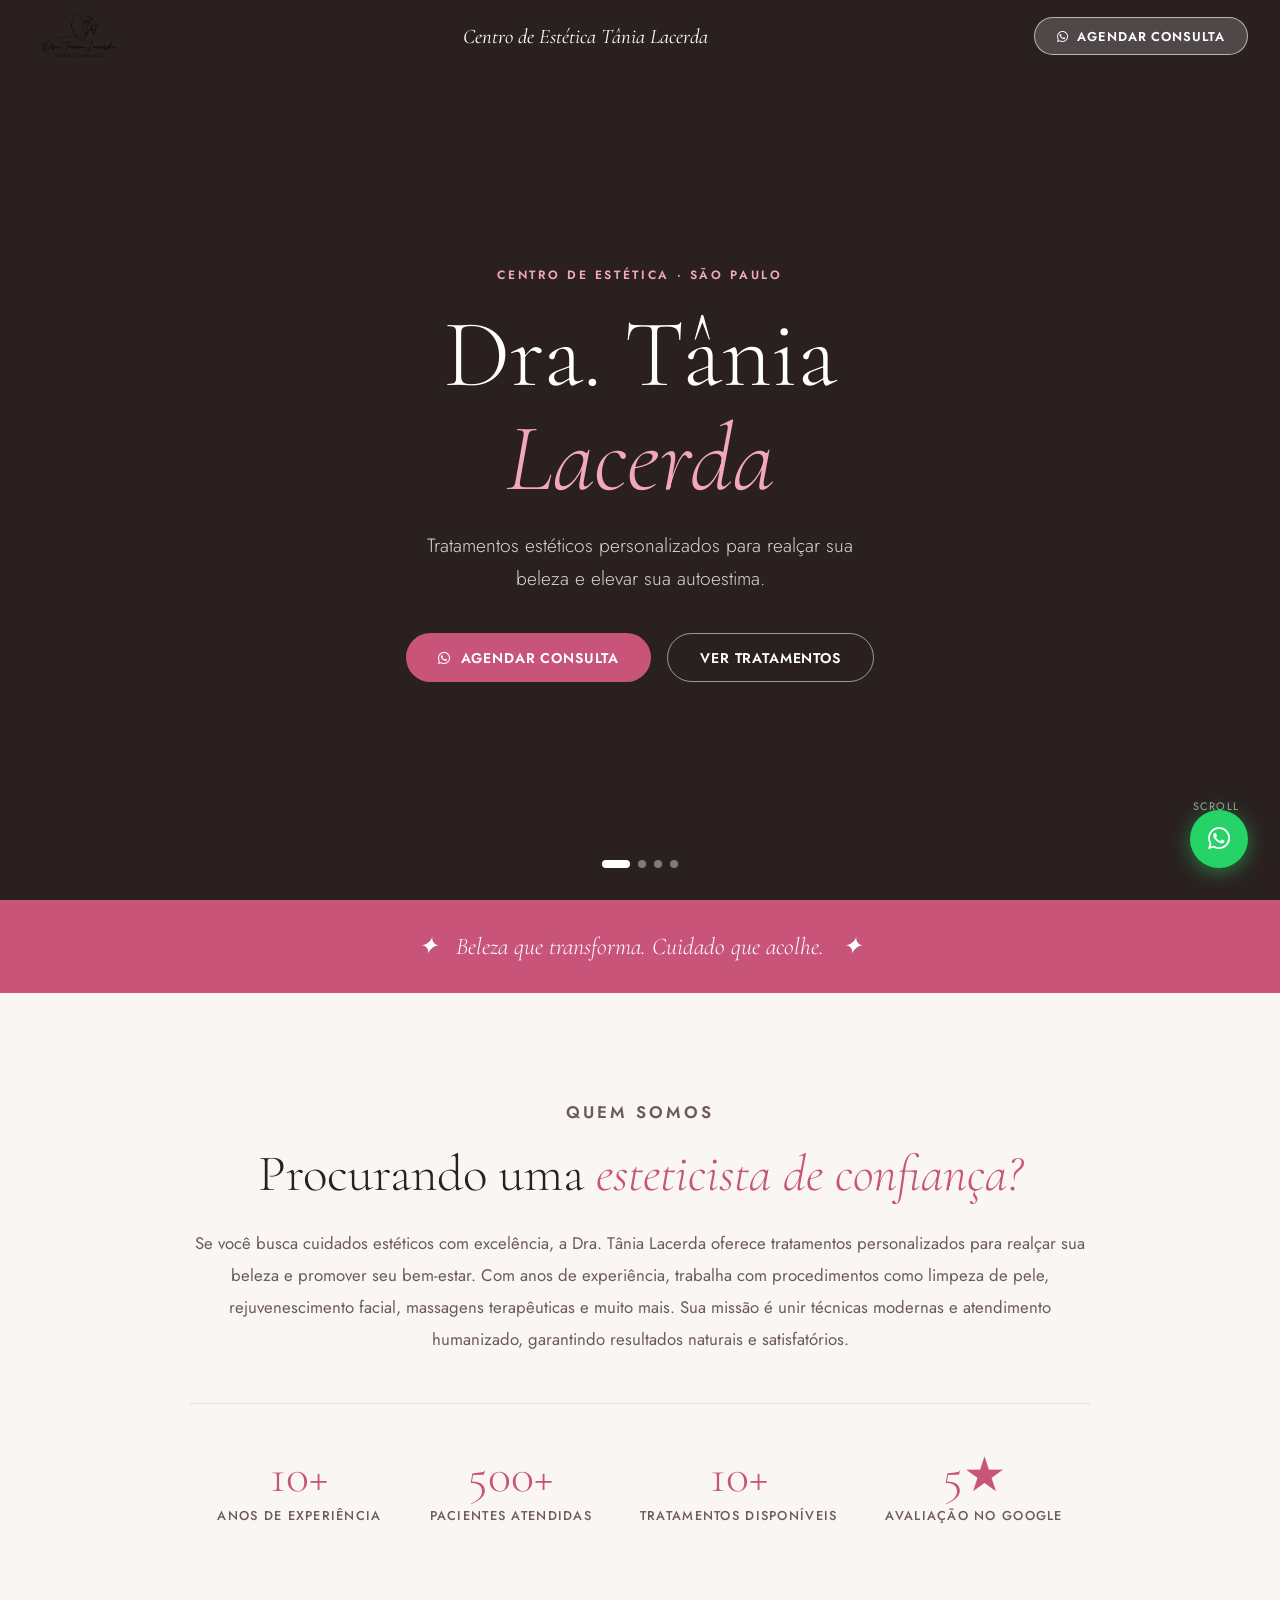
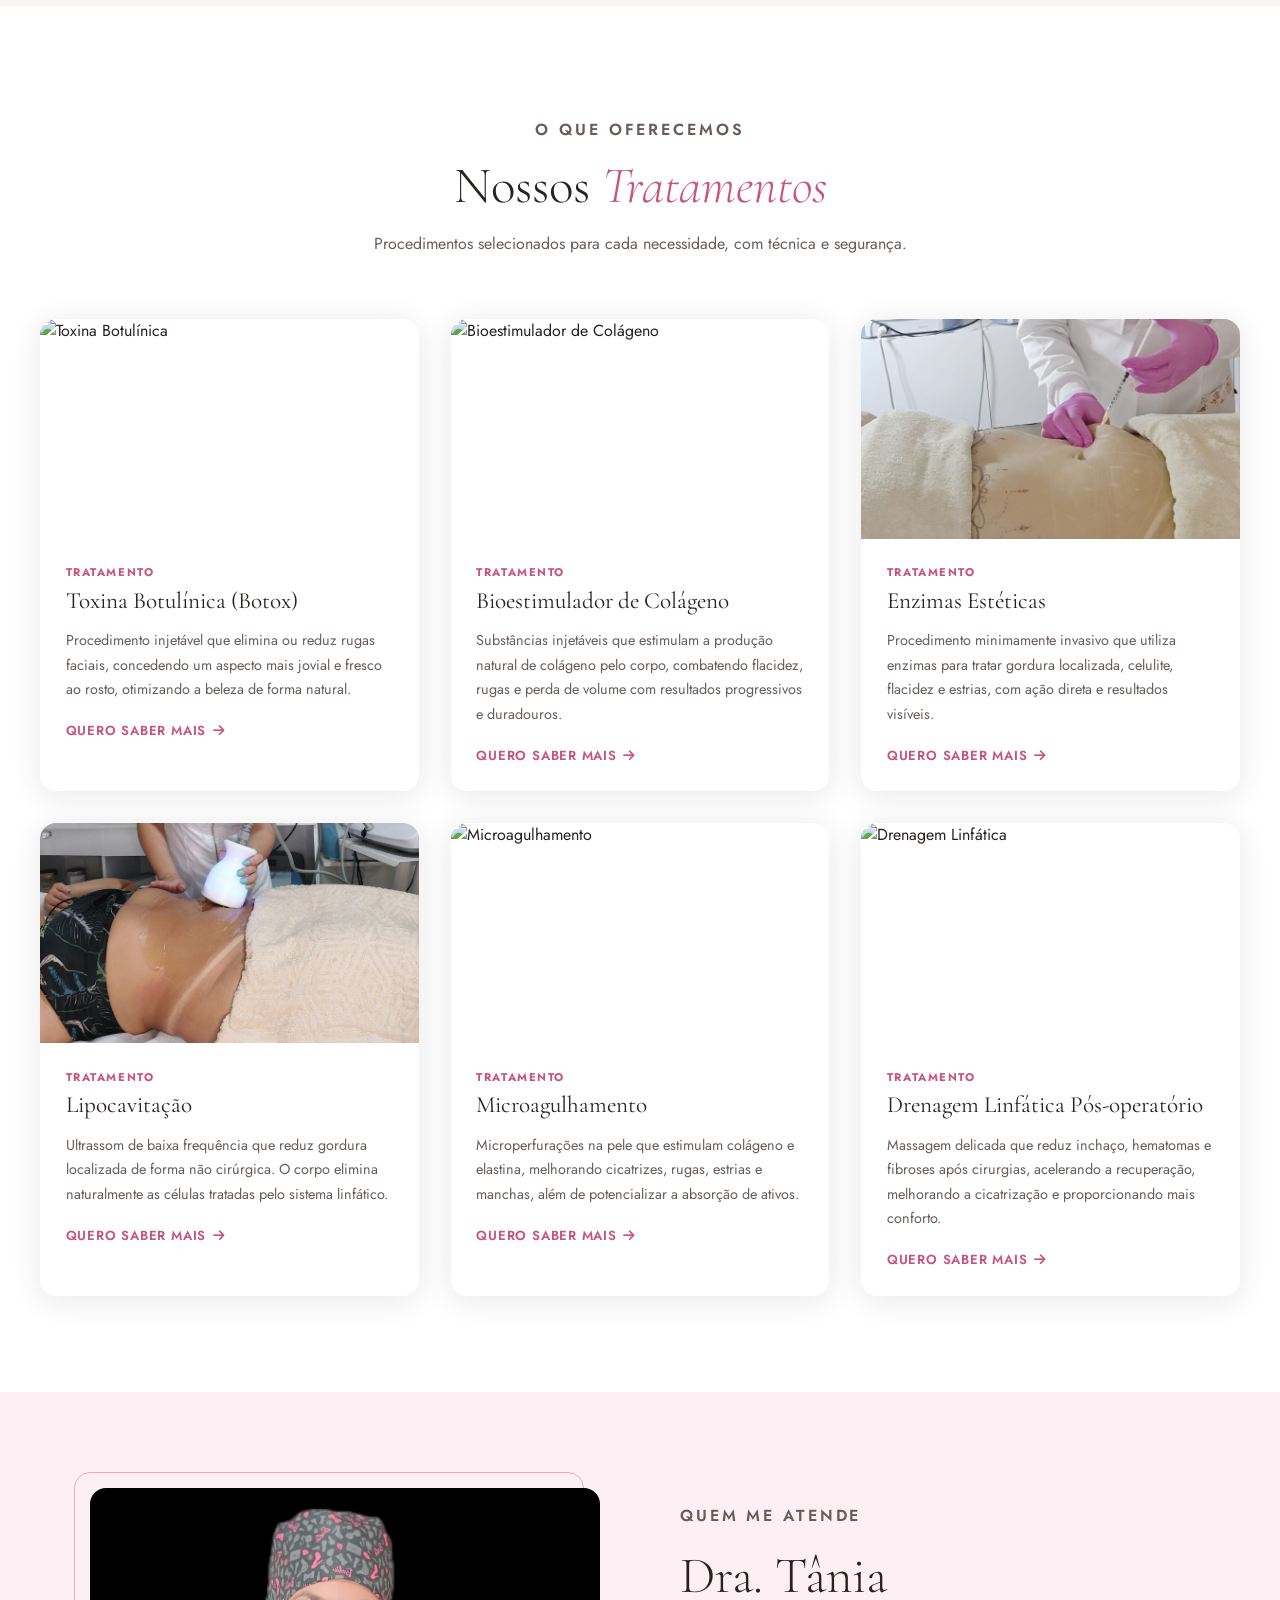
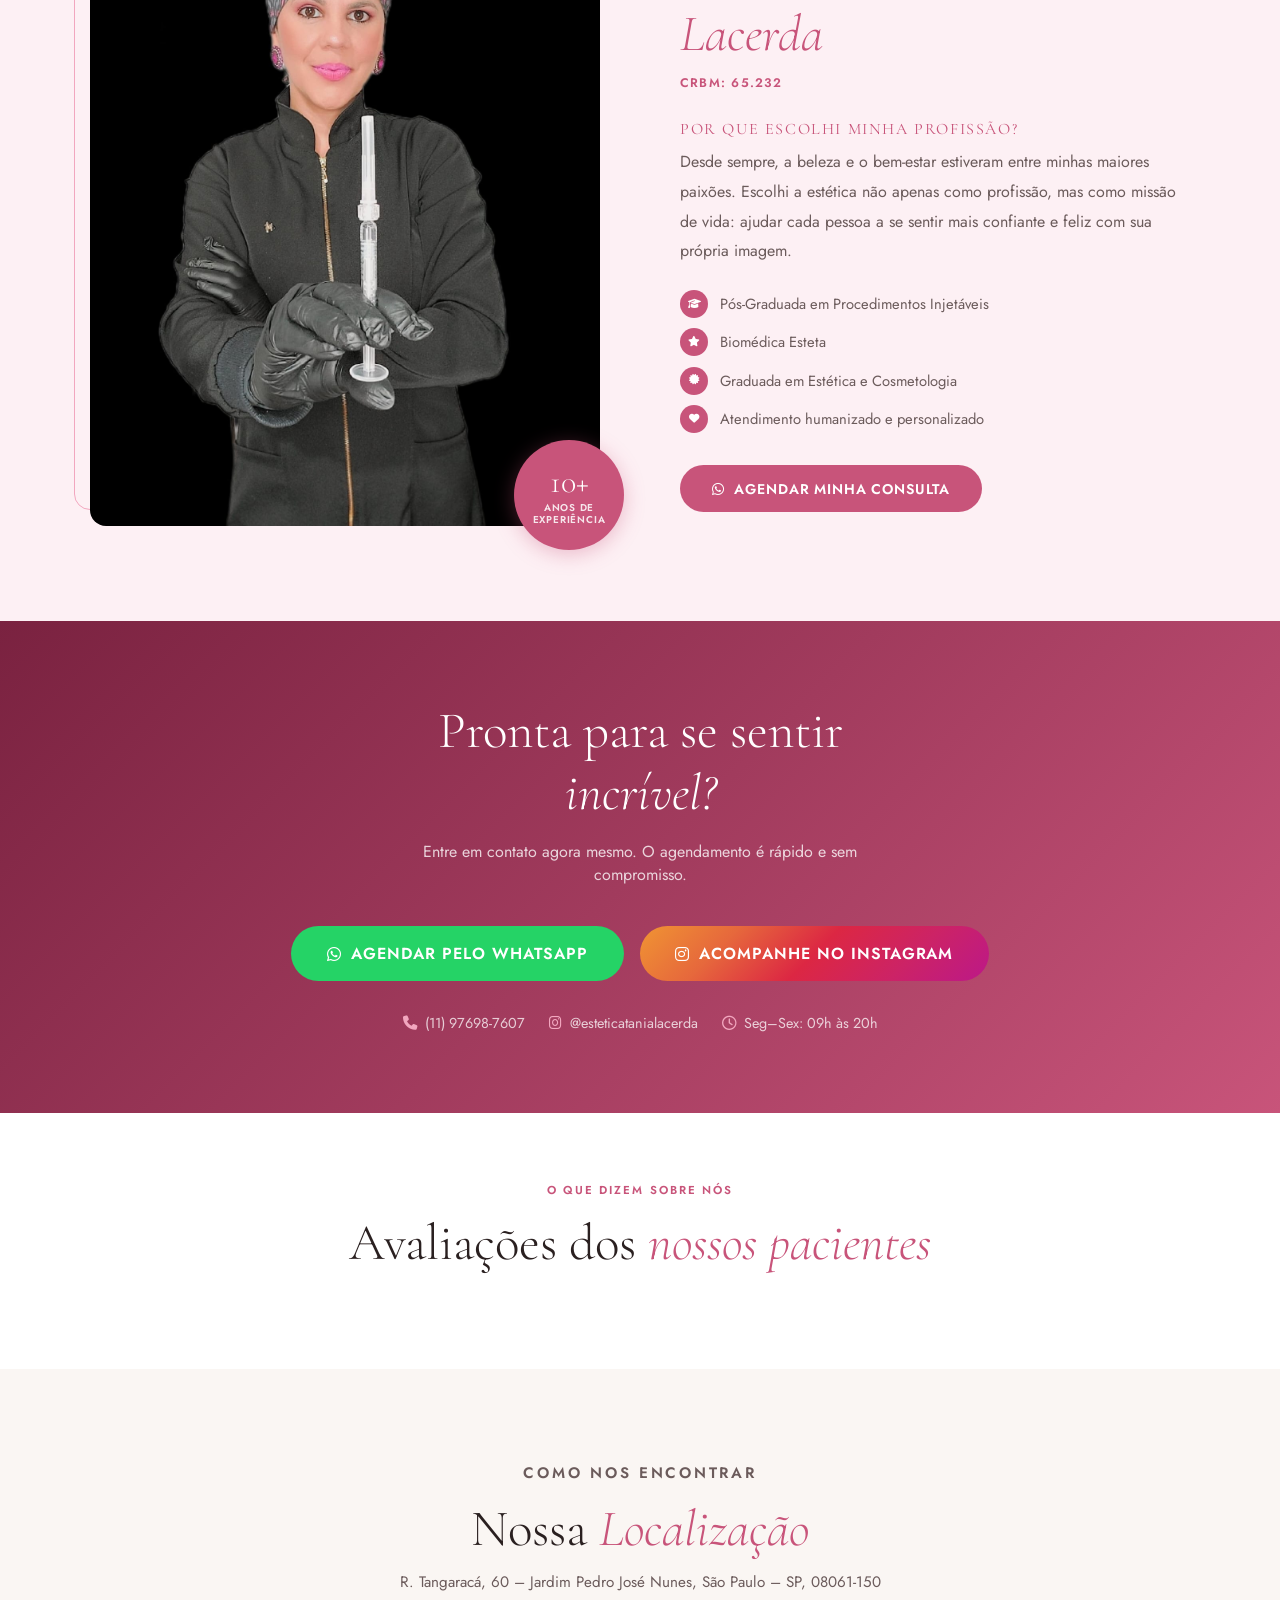
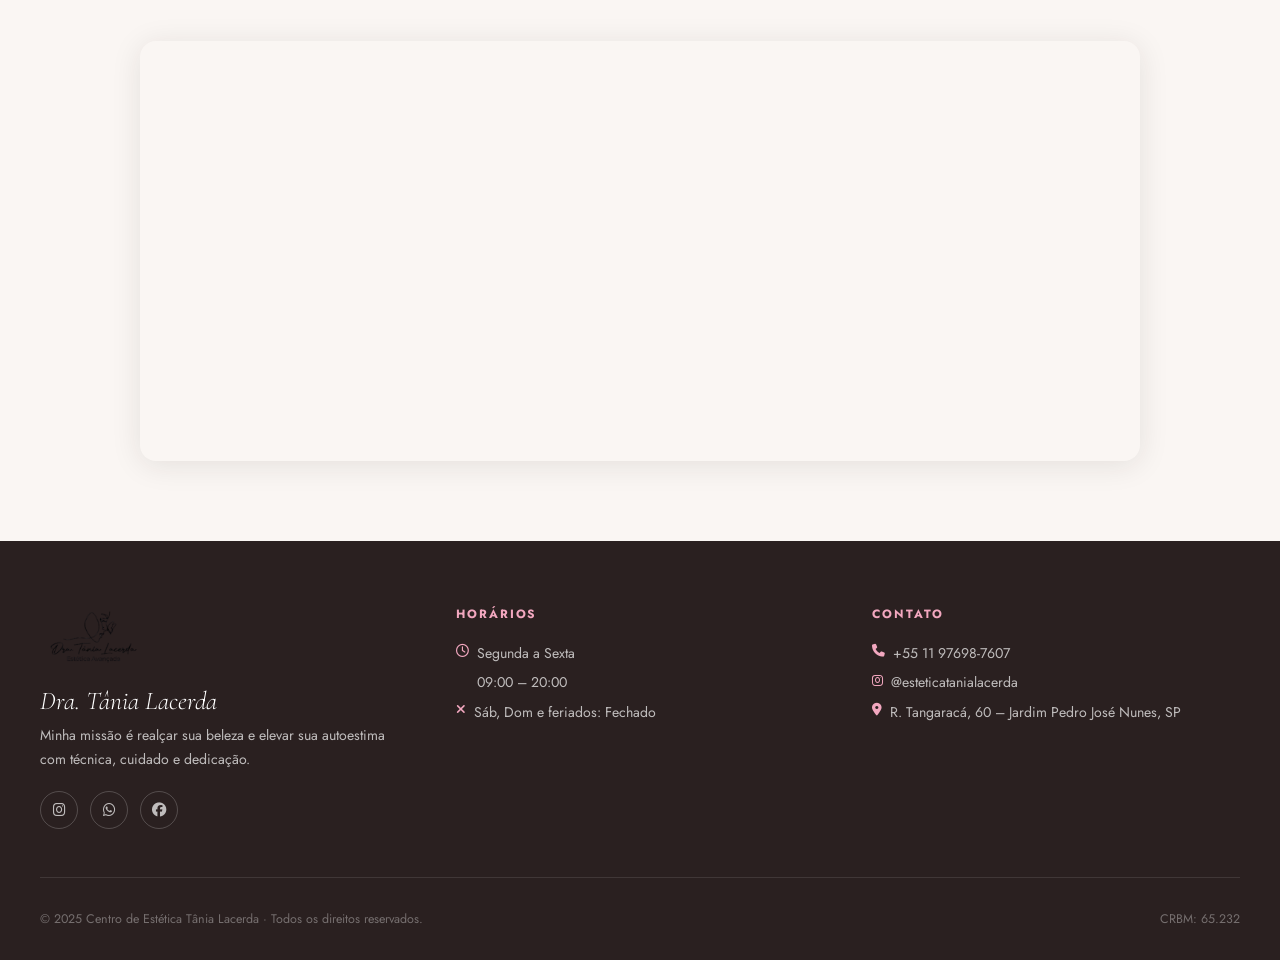
==== commit 3906f96c: "Rename index (5).html to index.html" ====
--- a/index.html
+++ b/index.html
@@ -5,6 +5,10 @@
   <meta name="viewport" content="width=device-width, initial-scale=1.0" />
   <title>Centro de Estética Tânia Lacerda</title>
   <meta http-equiv="X-UA-Compatible" content="IE=edge" />
+  <link rel="icon" type="image/png" href="imagens/logo.png" />
+  <link rel="shortcut icon" type="image/png" href="imagens/logo.png" />
+  <link rel="apple-touch-icon" href="imagens/logo.png" />
+  <meta name="theme-color" content="#C8547A" />
   <link rel="preconnect" href="https://fonts.googleapis.com" />
   <link rel="preconnect" href="https://fonts.gstatic.com" crossorigin />
   <link href="https://fonts.googleapis.com/css2?family=Cormorant+Garamond:ital,wght@0,300;0,400;0,600;1,300;1,400&family=Jost:wght@300;400;500;600&display=swap" rel="stylesheet" />
@@ -84,19 +88,19 @@
       </p>
       <div class="stats-row reveal" style="transition-delay:0.3s">
         <div class="stat">
-          <div class="stat-num">10+</div>
+          <div class="stat-num"><span class="count-up" data-target="10">0</span>+</div>
           <div class="stat-label">Anos de experiência</div>
         </div>
         <div class="stat">
-          <div class="stat-num">500+</div>
+          <div class="stat-num"><span class="count-up" data-target="500">0</span>+</div>
           <div class="stat-label">Pacientes atendidas</div>
         </div>
         <div class="stat">
-          <div class="stat-num">6</div>
+          <div class="stat-num"><span class="count-up" data-target="10">0</span>+</div>
           <div class="stat-label">Tratamentos disponíveis</div>
         </div>
         <div class="stat">
-          <div class="stat-num">5★</div>
+          <div class="stat-num"><span class="count-up" data-target="5">0</span>★</div>
           <div class="stat-label">Avaliação no Google</div>
         </div>
       </div>
@@ -350,9 +354,15 @@
     // Hamburger
     const hamburger = document.getElementById('hamburger');
     const mobileMenu = document.getElementById('mobileMenu');
-    hamburger.addEventListener('click', () => mobileMenu.classList.toggle('open'));
+    hamburger.addEventListener('click', () => {
+      mobileMenu.classList.toggle('open');
+      hamburger.classList.toggle('active');
+    });
     mobileMenu.querySelectorAll('a').forEach(a =>
-      a.addEventListener('click', () => mobileMenu.classList.remove('open'))
+      a.addEventListener('click', () => {
+        mobileMenu.classList.remove('open');
+        hamburger.classList.remove('active');
+      })
     );
 
     // Hero dots sync
@@ -363,6 +373,20 @@
       currentSlide = (currentSlide + 1) % 4;
       dots[currentSlide].classList.add('active');
     }, 6000);
+
+    // Contagem animada dos números de estatística
+    function animateCount(el) {
+      const target = parseInt(el.dataset.target, 10);
+      const duration = 1400;
+      const start = performance.now();
+      function tick(now) {
+        const progress = Math.min((now - start) / duration, 1);
+        const eased = 1 - Math.pow(1 - progress, 3); // ease-out cúbico
+        el.textContent = Math.round(eased * target);
+        if (progress < 1) requestAnimationFrame(tick);
+      }
+      requestAnimationFrame(tick);
+    }
 
     // Scroll reveal
     const observer = new IntersectionObserver((entries) => {
@@ -374,6 +398,7 @@
           setTimeout(() => entry.target.classList.add('visible'), idx % 3 * 120);
         } else {
           entry.target.classList.add('visible');
+          entry.target.querySelectorAll('.count-up').forEach(animateCount);
         }
         observer.unobserve(entry.target);
       });
--- a/css.index.css
+++ b/css.index.css
@@ -21,7 +21,7 @@
   --shadow-card:  0 4px 30px rgba(42,32,32,0.10);
   --shadow-hover: 0 12px 48px rgba(42,32,32,0.18);
 
-  --transition: 0.35s cubic-bezier(0.4,0,0.2,1);
+  --transition: 0.4s cubic-bezier(0.16,1,0.3,1);
 }
 
 *, *::before, *::after {
@@ -100,7 +100,19 @@
 .btn-primary {
   background: var(--rose);
   color: var(--white);
-}
+  position: relative;
+  overflow: hidden;
+}
+.btn-primary::before {
+  content: '';
+  position: absolute;
+  top: 0; left: -60%;
+  width: 40%; height: 100%;
+  background: linear-gradient(120deg, transparent, rgba(255,255,255,0.35), transparent);
+  transform: skewX(-20deg);
+  transition: left 0.6s cubic-bezier(0.16,1,0.3,1);
+}
+.btn-primary:hover::before { left: 130%; }
 .btn-primary:hover {
   background: var(--rose-dark);
   transform: translateY(-2px);
@@ -212,8 +224,12 @@
   height: 2px;
   background: var(--white);
   border-radius: 2px;
-  transition: var(--transition);
-}
+  transition: transform 0.35s cubic-bezier(0.16,1,0.3,1), opacity 0.35s cubic-bezier(0.16,1,0.3,1);
+}
+.navbar.scrolled .hamburger.active span { background: var(--charcoal); }
+.hamburger.active span:nth-child(1) { transform: translateY(7px) rotate(45deg); }
+.hamburger.active span:nth-child(2) { opacity: 0; }
+.hamburger.active span:nth-child(3) { transform: translateY(-7px) rotate(-45deg); }
 
 /* Mobile menu */
 .mobile-menu {
@@ -249,32 +265,43 @@
 }
 
 .hero-slides {
-  display: flex;
+  position: absolute;
+  inset: 0;
   height: 100%;
-  width: 400%;
-  animation: heroSlider 24s ease-in-out infinite;
+  width: 100%;
 }
 
 .hero-slide {
-  width: 25%;
+  position: absolute;
+  inset: 0;
+  width: 100%;
   height: 100%;
   background-size: cover;
   background-position: center;
   filter: brightness(0.58) saturate(0.8);
-  flex-shrink: 0;
-}
-
-#s1 { background-image: url('imagens/entrada.jpeg'); }
-#s2 { background-image: url('imagens/clinica.jpeg'); }
-#s3 { background-image: url('imagens/topphoto1.jpeg'); }
-#s4 { background-image: url('imagens/topphoto2.jpeg'); }
-
-@keyframes heroSlider {
-  0%,20%  { transform: translateX(0); }
-  25%,45% { transform: translateX(-25%); }
-  50%,70% { transform: translateX(-50%); }
-  75%,95% { transform: translateX(-75%); }
-  100%    { transform: translateX(0); }
+  opacity: 0;
+  transform: scale(1.08);
+  animation: heroFade 24s ease-in-out infinite, heroZoom 24s ease-in-out infinite;
+}
+
+#s1 { background-image: url('imagens/entrada.jpeg');   animation-delay: 0s, 0s; }
+#s2 { background-image: url('imagens/clinica.jpeg');   animation-delay: -18s, -18s; }
+#s3 { background-image: url('imagens/topphoto1.jpeg'); animation-delay: -12s, -12s; }
+#s4 { background-image: url('imagens/topphoto2.jpeg'); animation-delay: -6s, -6s; }
+
+@keyframes heroFade {
+  0%      { opacity: 0; }
+  4%      { opacity: 1; }
+  25%     { opacity: 1; }
+  29%     { opacity: 0; }
+  100%    { opacity: 0; }
+}
+
+@keyframes heroZoom {
+  0%   { transform: scale(1.08); }
+  25%  { transform: scale(1.16); }
+  29%  { transform: scale(1.16); }
+  100% { transform: scale(1.16); }
 }
 
 .hero::after {
@@ -498,20 +525,20 @@
   border-radius: var(--radius-md);
   box-shadow: var(--shadow-card);
   overflow: hidden;
-  transition: transform var(--transition), box-shadow var(--transition);
+  transition: transform 0.45s cubic-bezier(0.16,1,0.3,1), box-shadow 0.45s cubic-bezier(0.16,1,0.3,1);
   cursor: pointer;
   opacity: 0;
-  transform: translateY(32px);
+  transform: translateY(40px) scale(0.97);
 }
 
 .card.visible {
   opacity: 1;
-  transform: translateY(0);
-  transition: opacity 0.6s ease, transform 0.6s ease, box-shadow var(--transition);
+  transform: translateY(0) scale(1);
+  transition: opacity 0.8s cubic-bezier(0.16,1,0.3,1), transform 0.8s cubic-bezier(0.16,1,0.3,1), box-shadow 0.45s cubic-bezier(0.16,1,0.3,1);
 }
 
 .card:hover {
-  transform: translateY(-6px);
+  transform: translateY(-8px) scale(1.015);
   box-shadow: var(--shadow-hover);
 }
 
@@ -521,9 +548,9 @@
   width: 100%;
   height: 220px;
   object-fit: cover;
-  transition: transform 0.5s ease;
-}
-.card:hover .card-img { transform: scale(1.04); }
+  transition: transform 0.7s cubic-bezier(0.16,1,0.3,1);
+}
+.card:hover .card-img { transform: scale(1.08); }
 
 .card-body { padding: 1.6rem; }
 
@@ -922,12 +949,13 @@
 =========================== */
 .reveal {
   opacity: 0;
-  transform: translateY(28px);
-  transition: opacity 0.65s ease, transform 0.65s ease;
+  transform: translateY(36px) scale(0.98);
+  transition: opacity 0.9s cubic-bezier(0.16,1,0.3,1), transform 0.9s cubic-bezier(0.16,1,0.3,1);
+  will-change: opacity, transform;
 }
 .reveal.visible {
   opacity: 1;
-  transform: translateY(0);
+  transform: translateY(0) scale(1);
 }
 
 /* ===========================
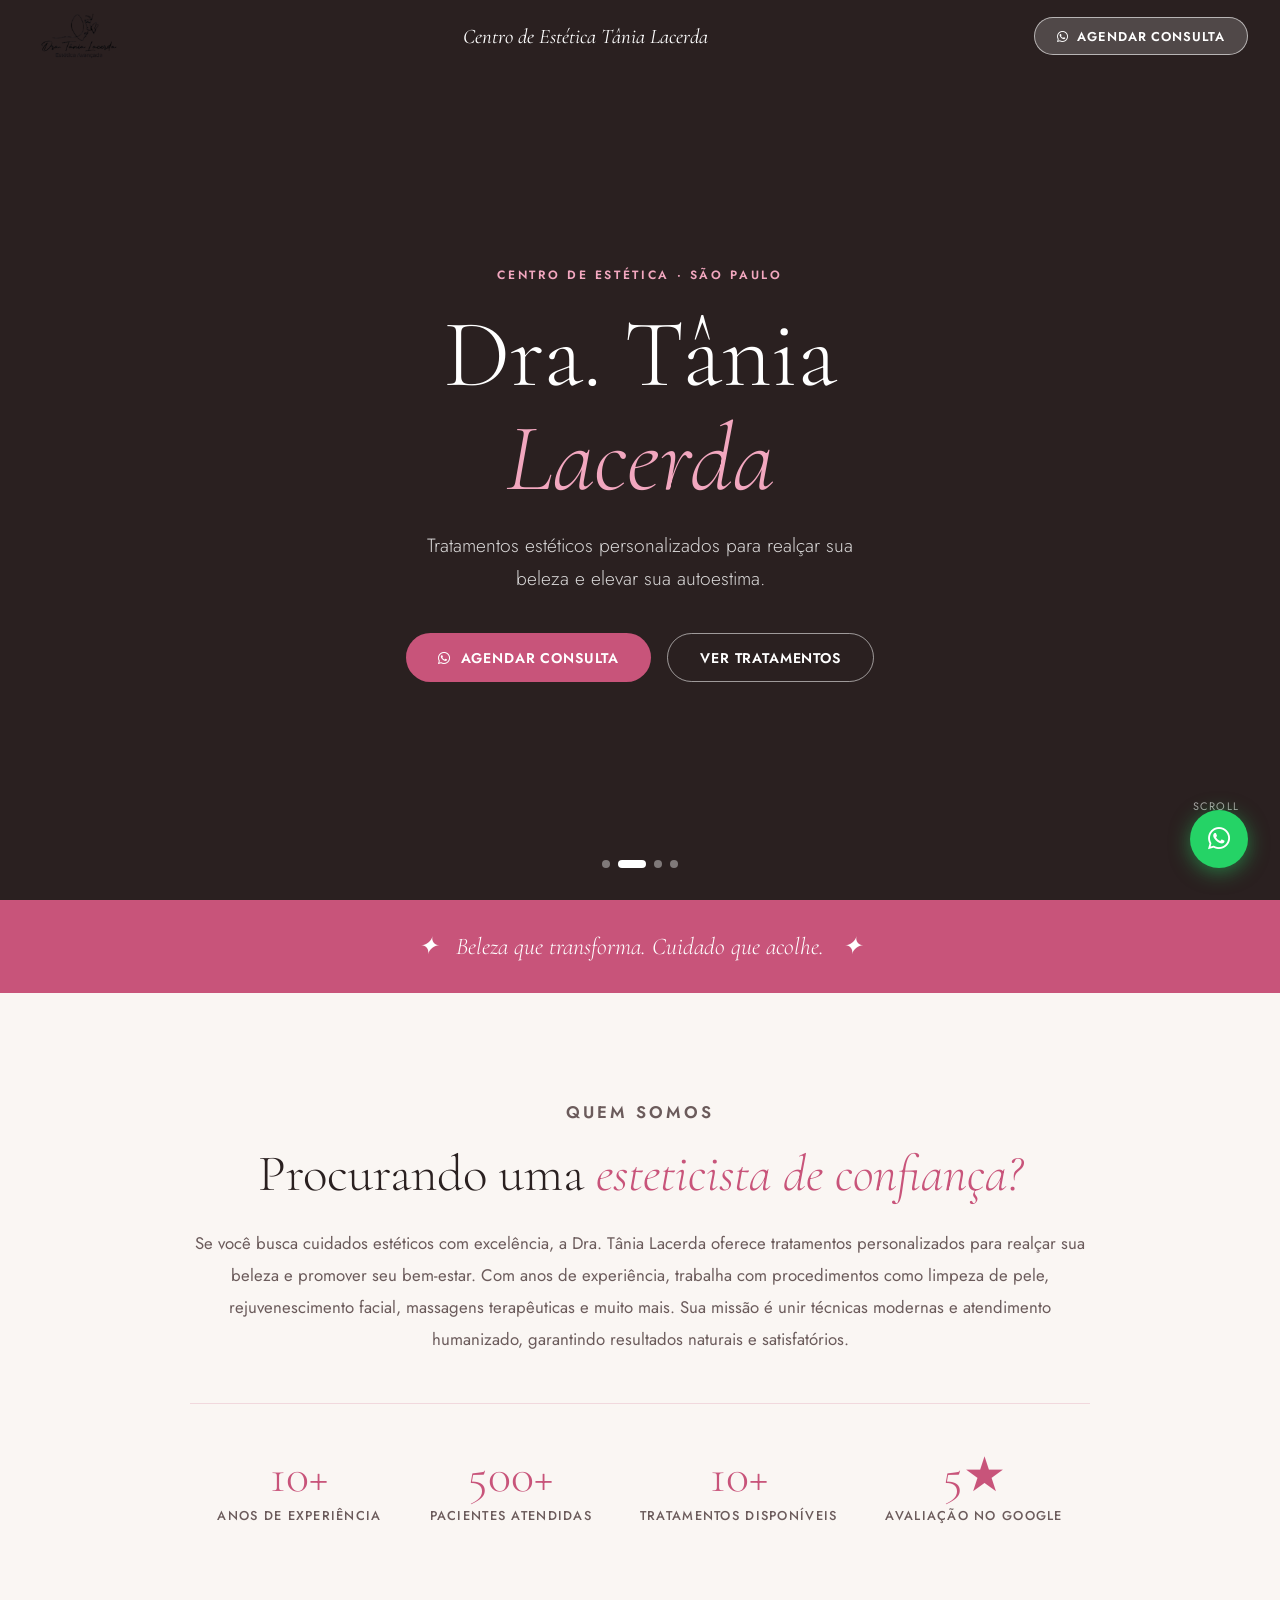
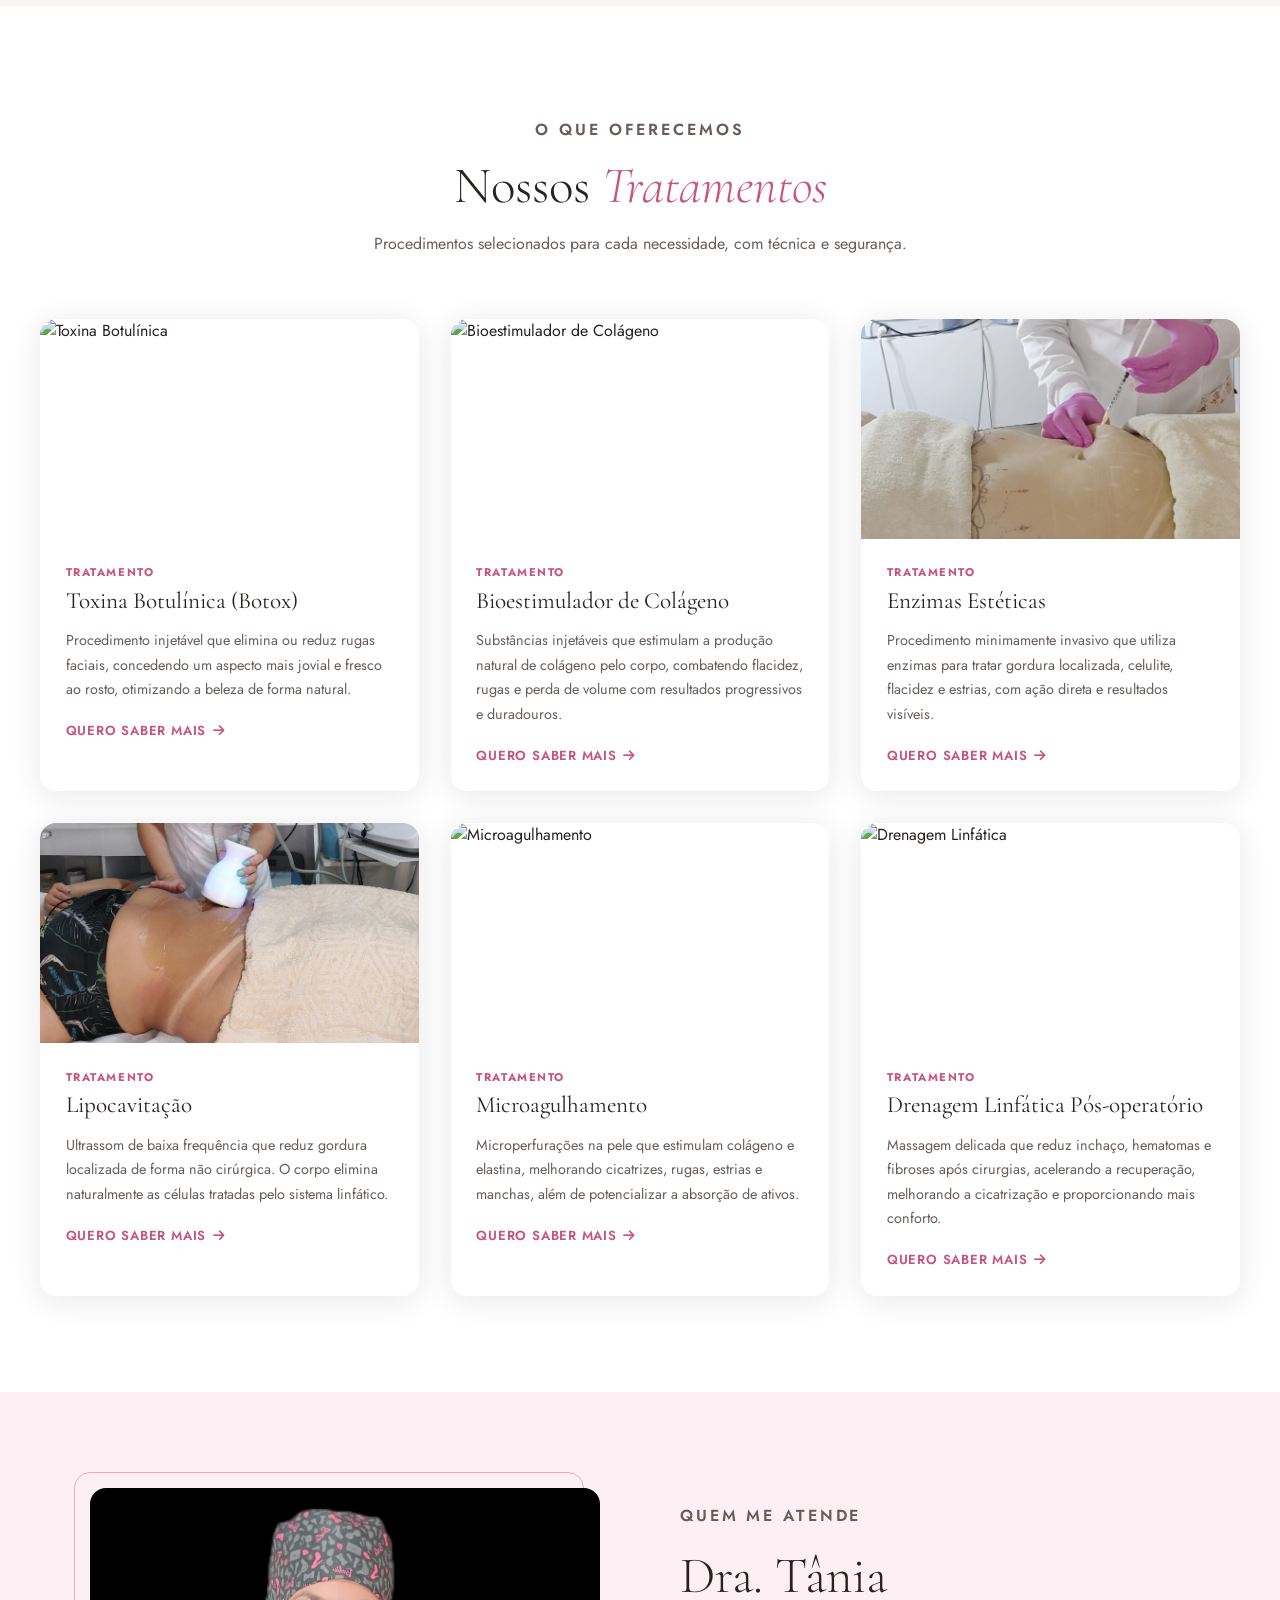
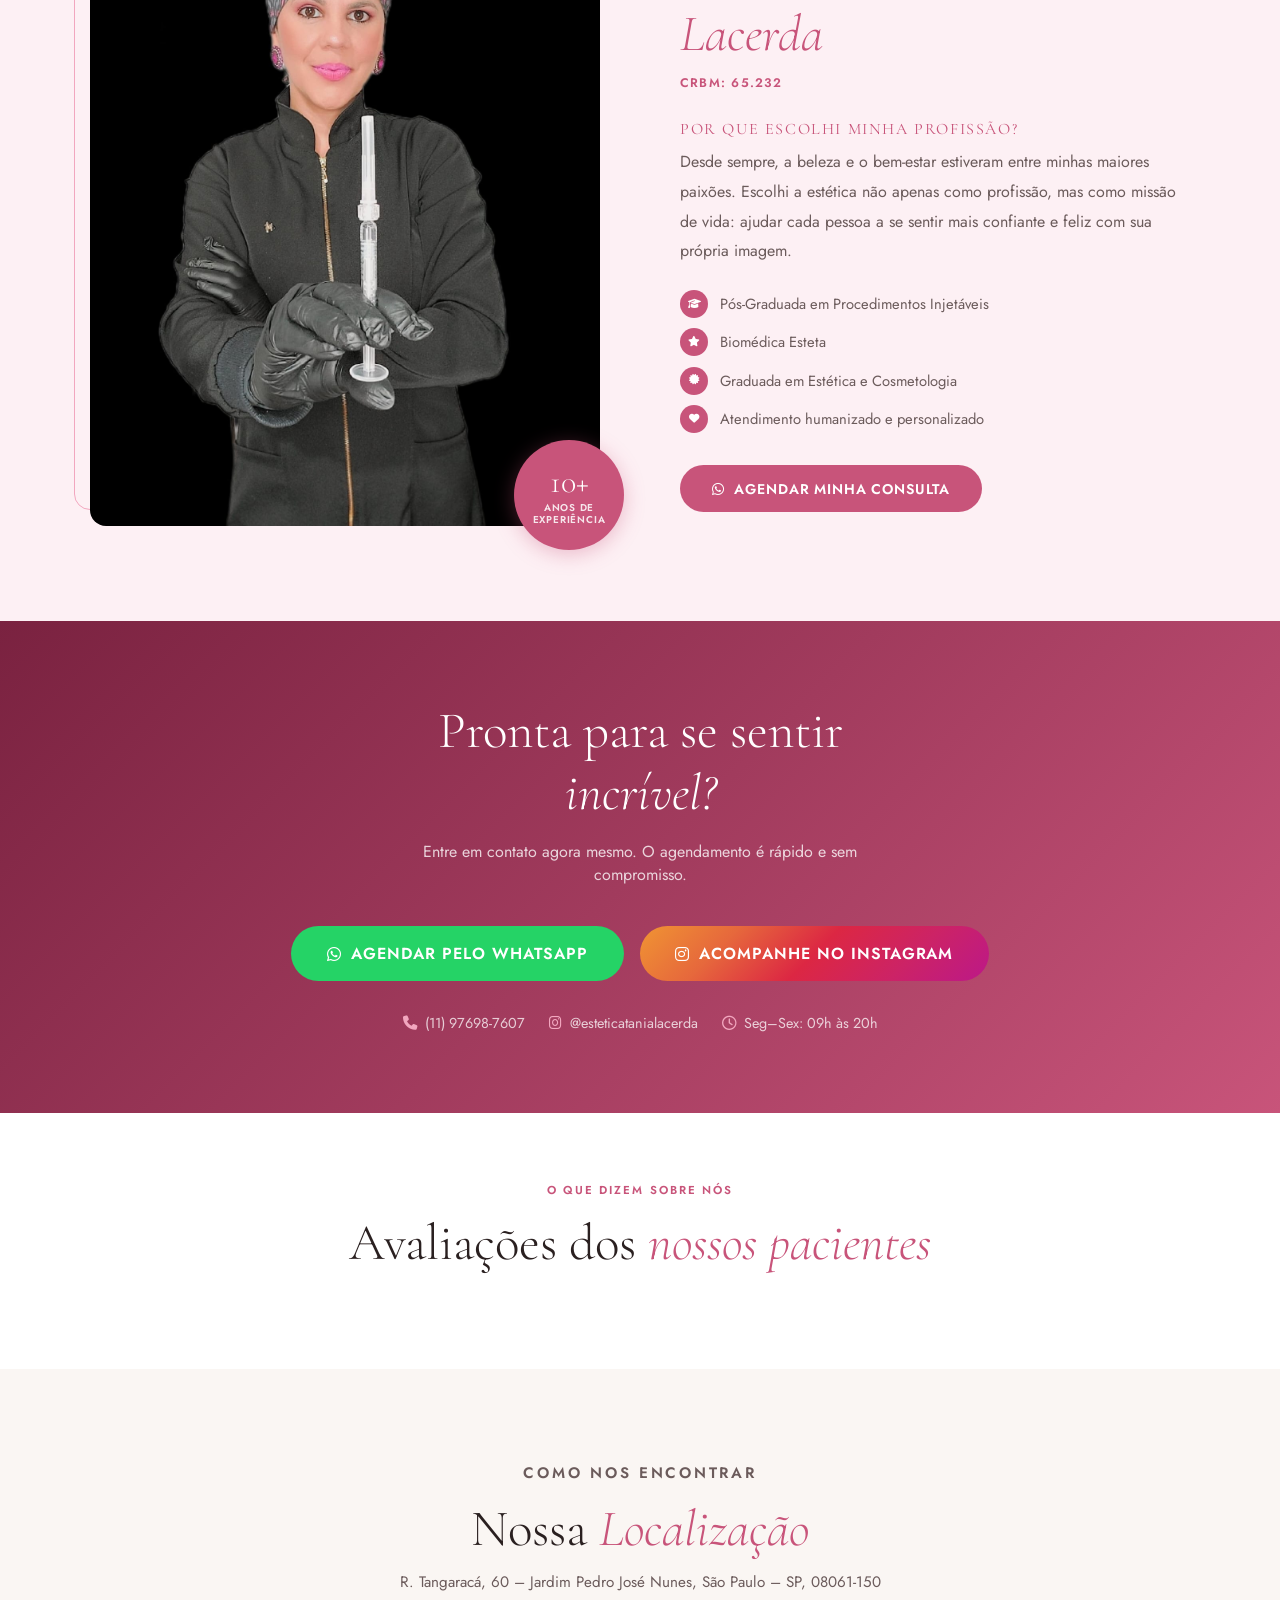
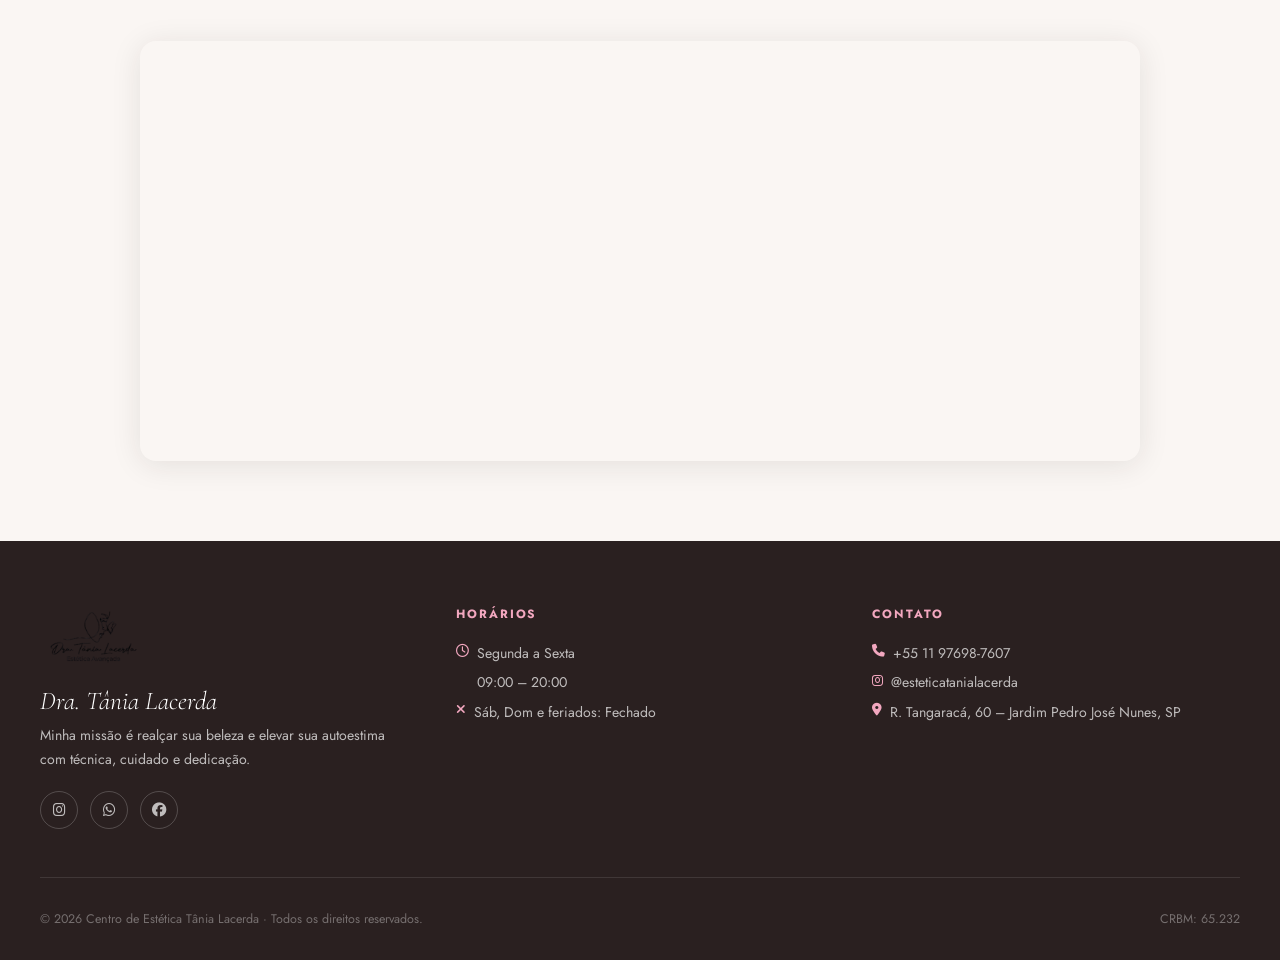
==== commit 7da92e75: "Rename index (6).html to index.html" ====
--- a/index.html
+++ b/index.html
@@ -333,7 +333,7 @@
       </div>
 
       <div class="footer-bottom">
-        <span>© 2025 Centro de Estética Tânia Lacerda · Todos os direitos reservados.</span>
+        <span>© <span id="currentYear">2026</span> Centro de Estética Tânia Lacerda · Todos os direitos reservados.</span>
         <span>CRBM: 65.232</span>
       </div>
     </div>
@@ -345,6 +345,9 @@
   </a>
 
   <script>
+    // Ano do rodapé sempre atualizado automaticamente
+    document.getElementById('currentYear').textContent = new Date().getFullYear();
+
     // Navbar scroll
     const navbar = document.getElementById('navbar');
     window.addEventListener('scroll', () => {
